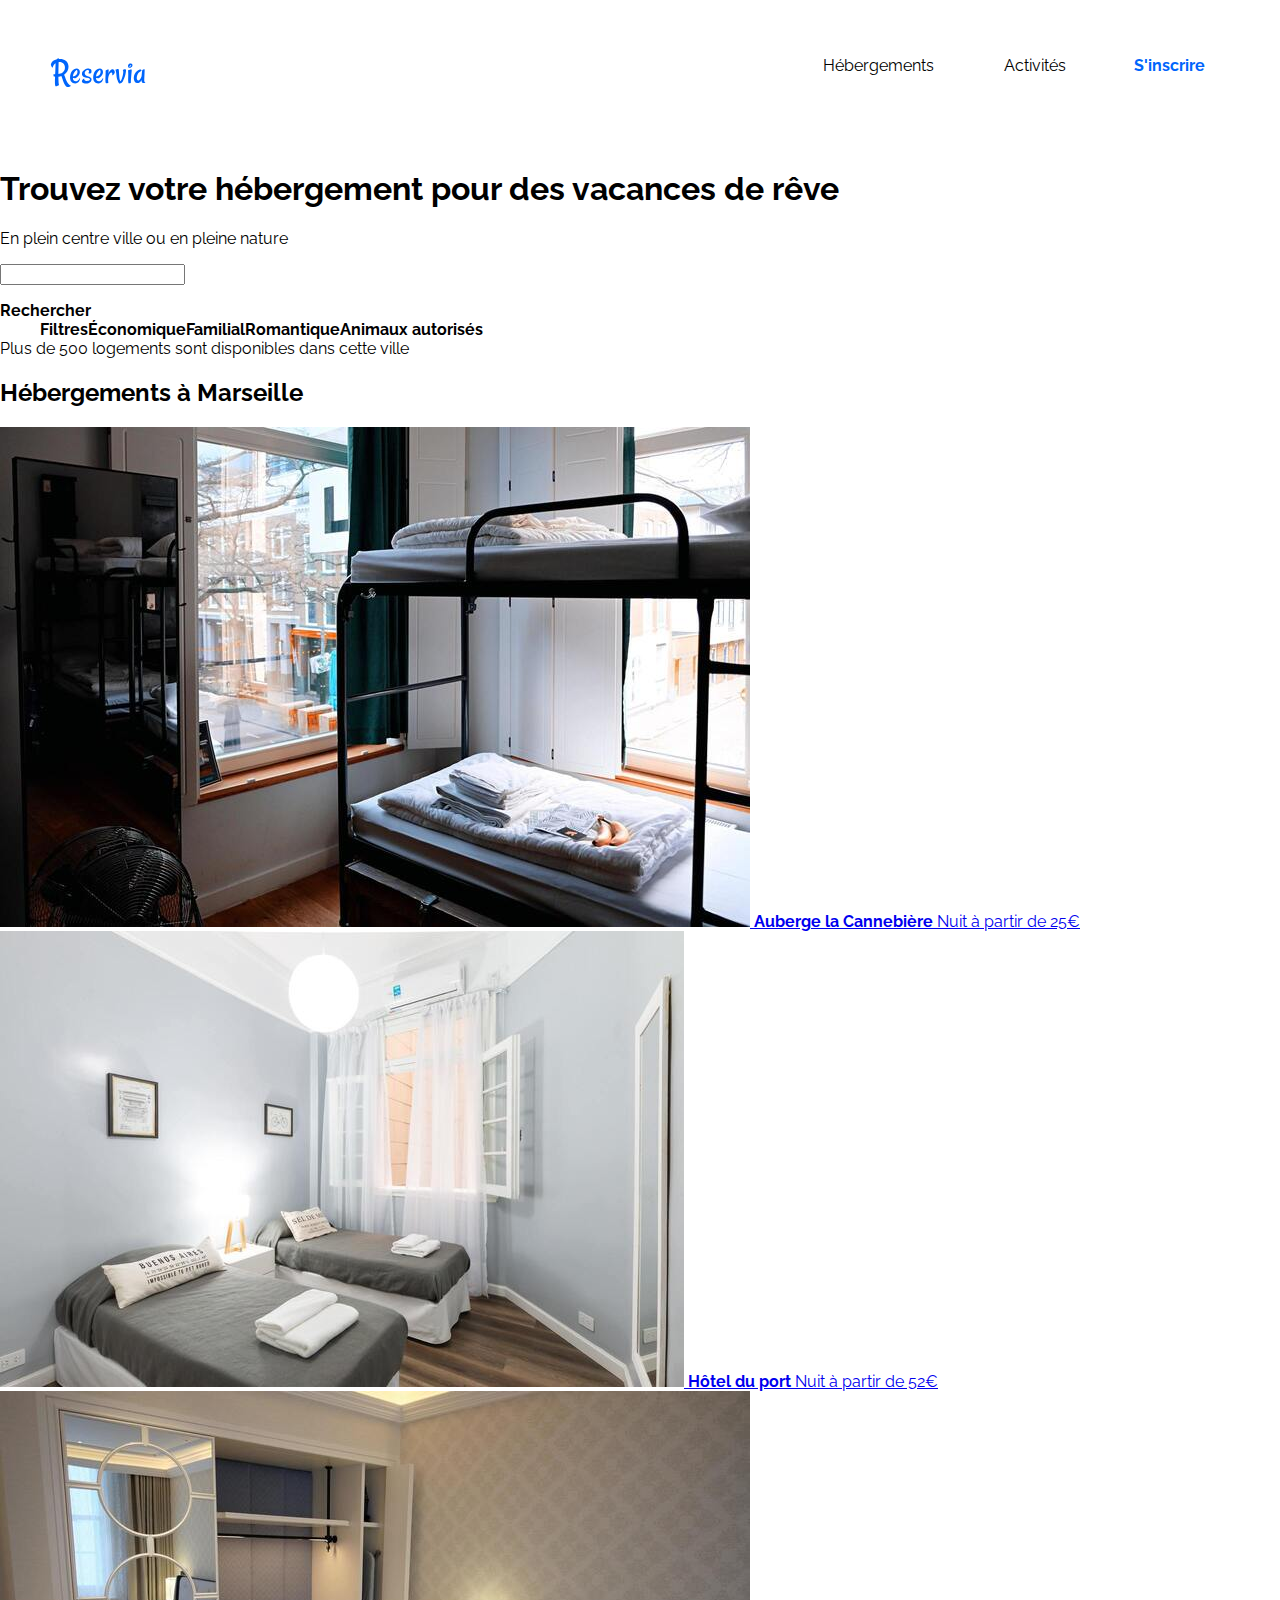
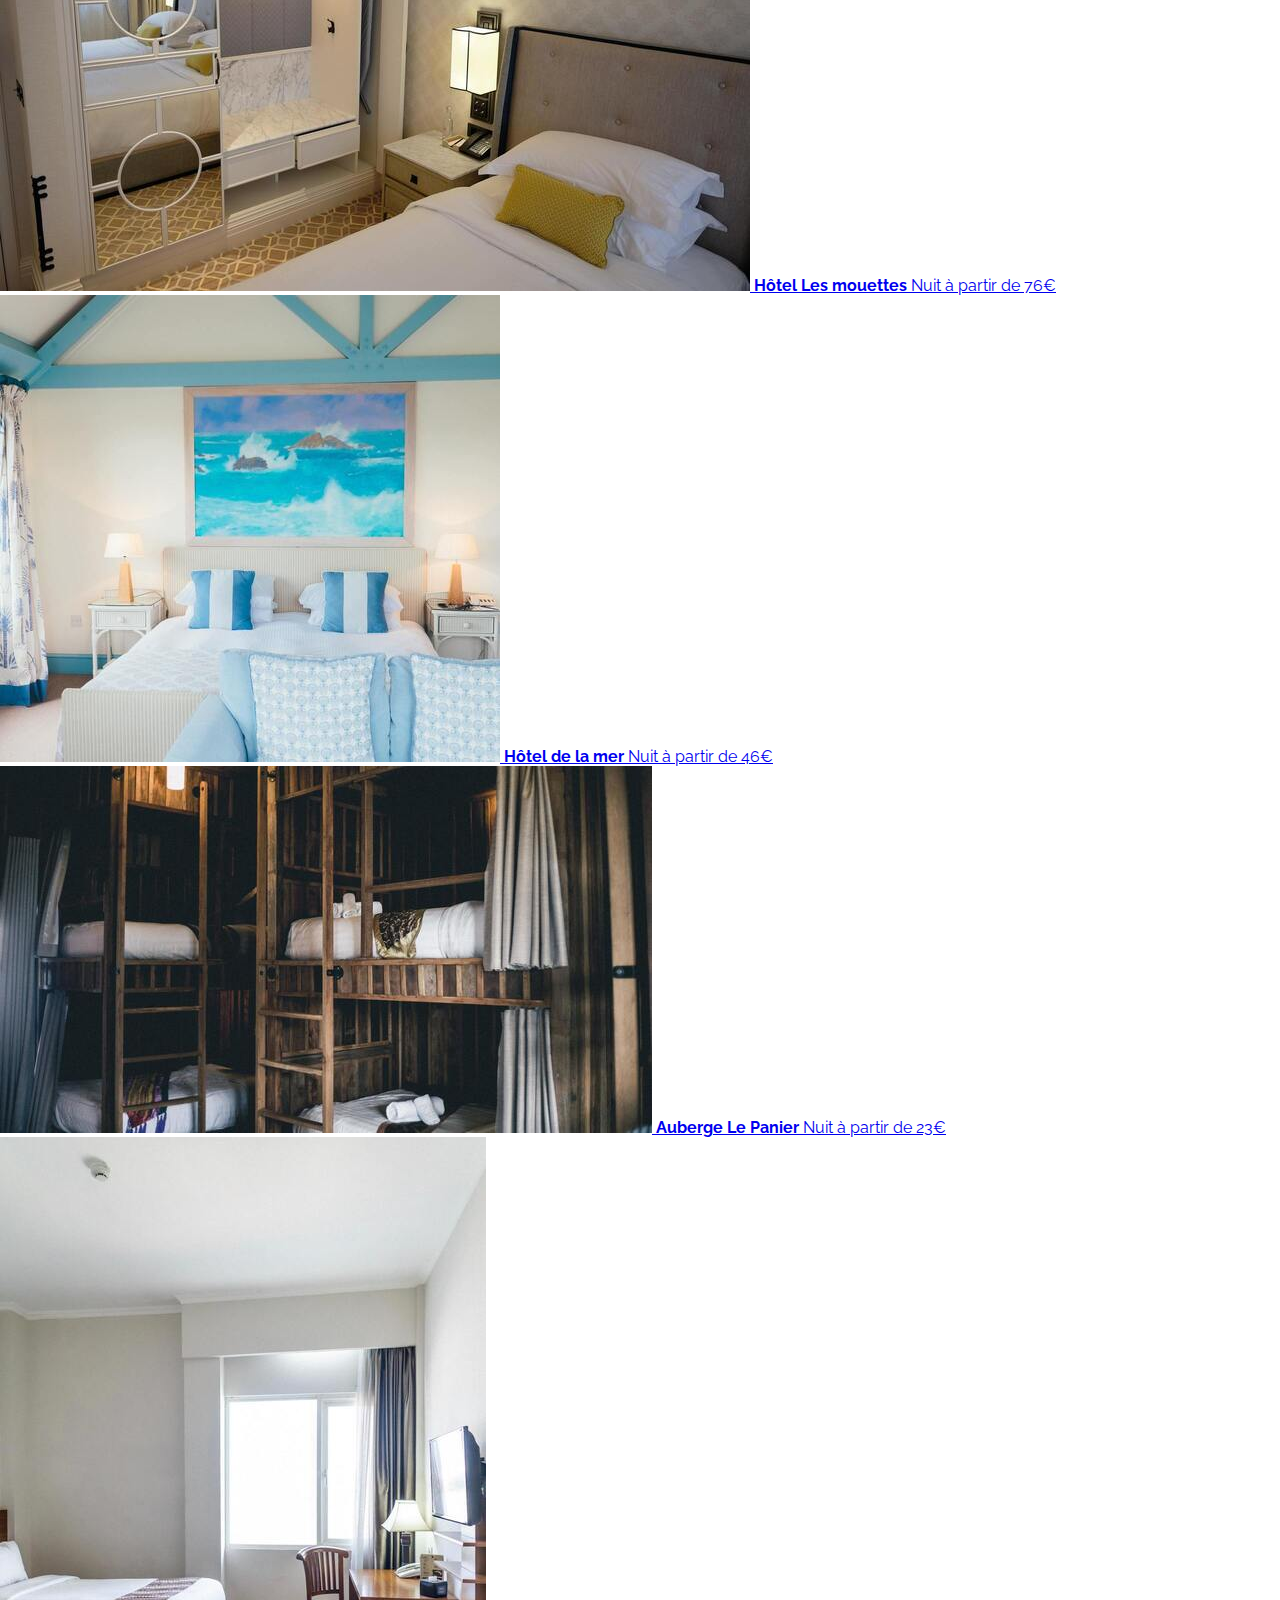
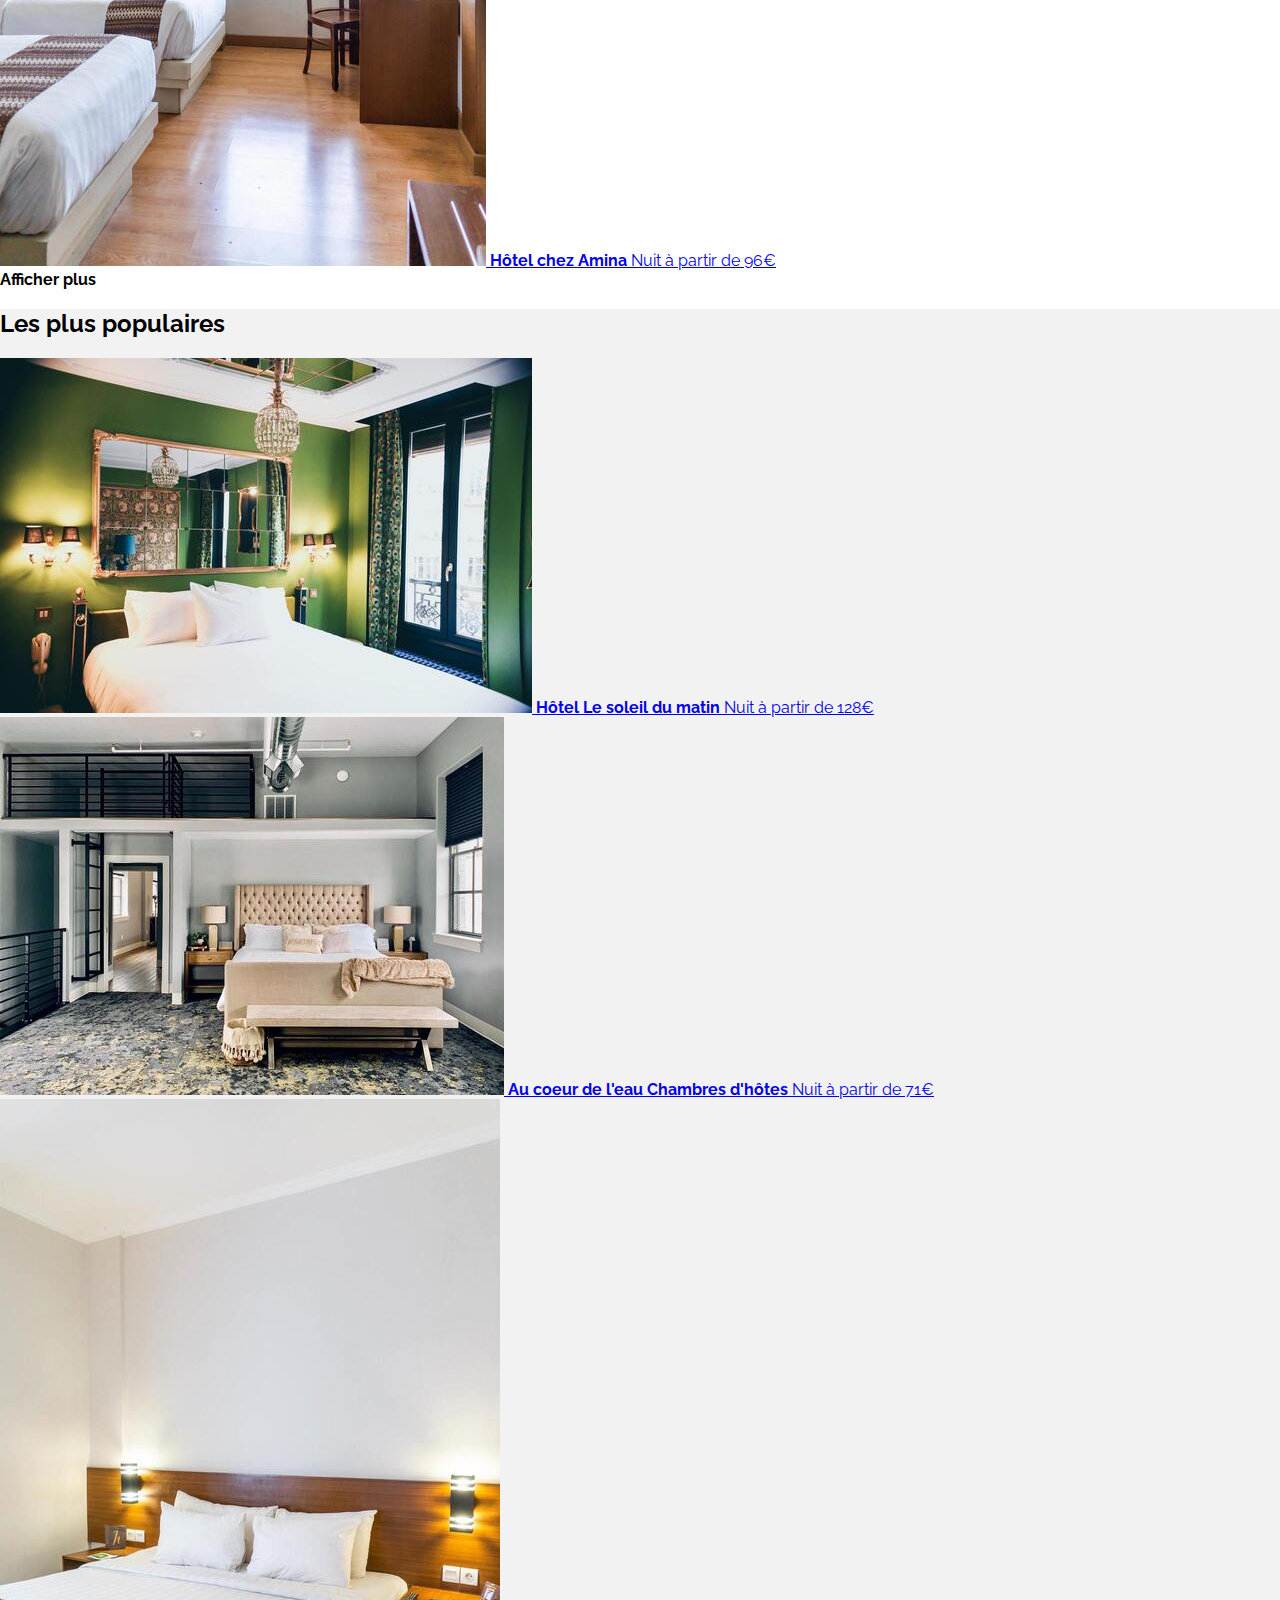
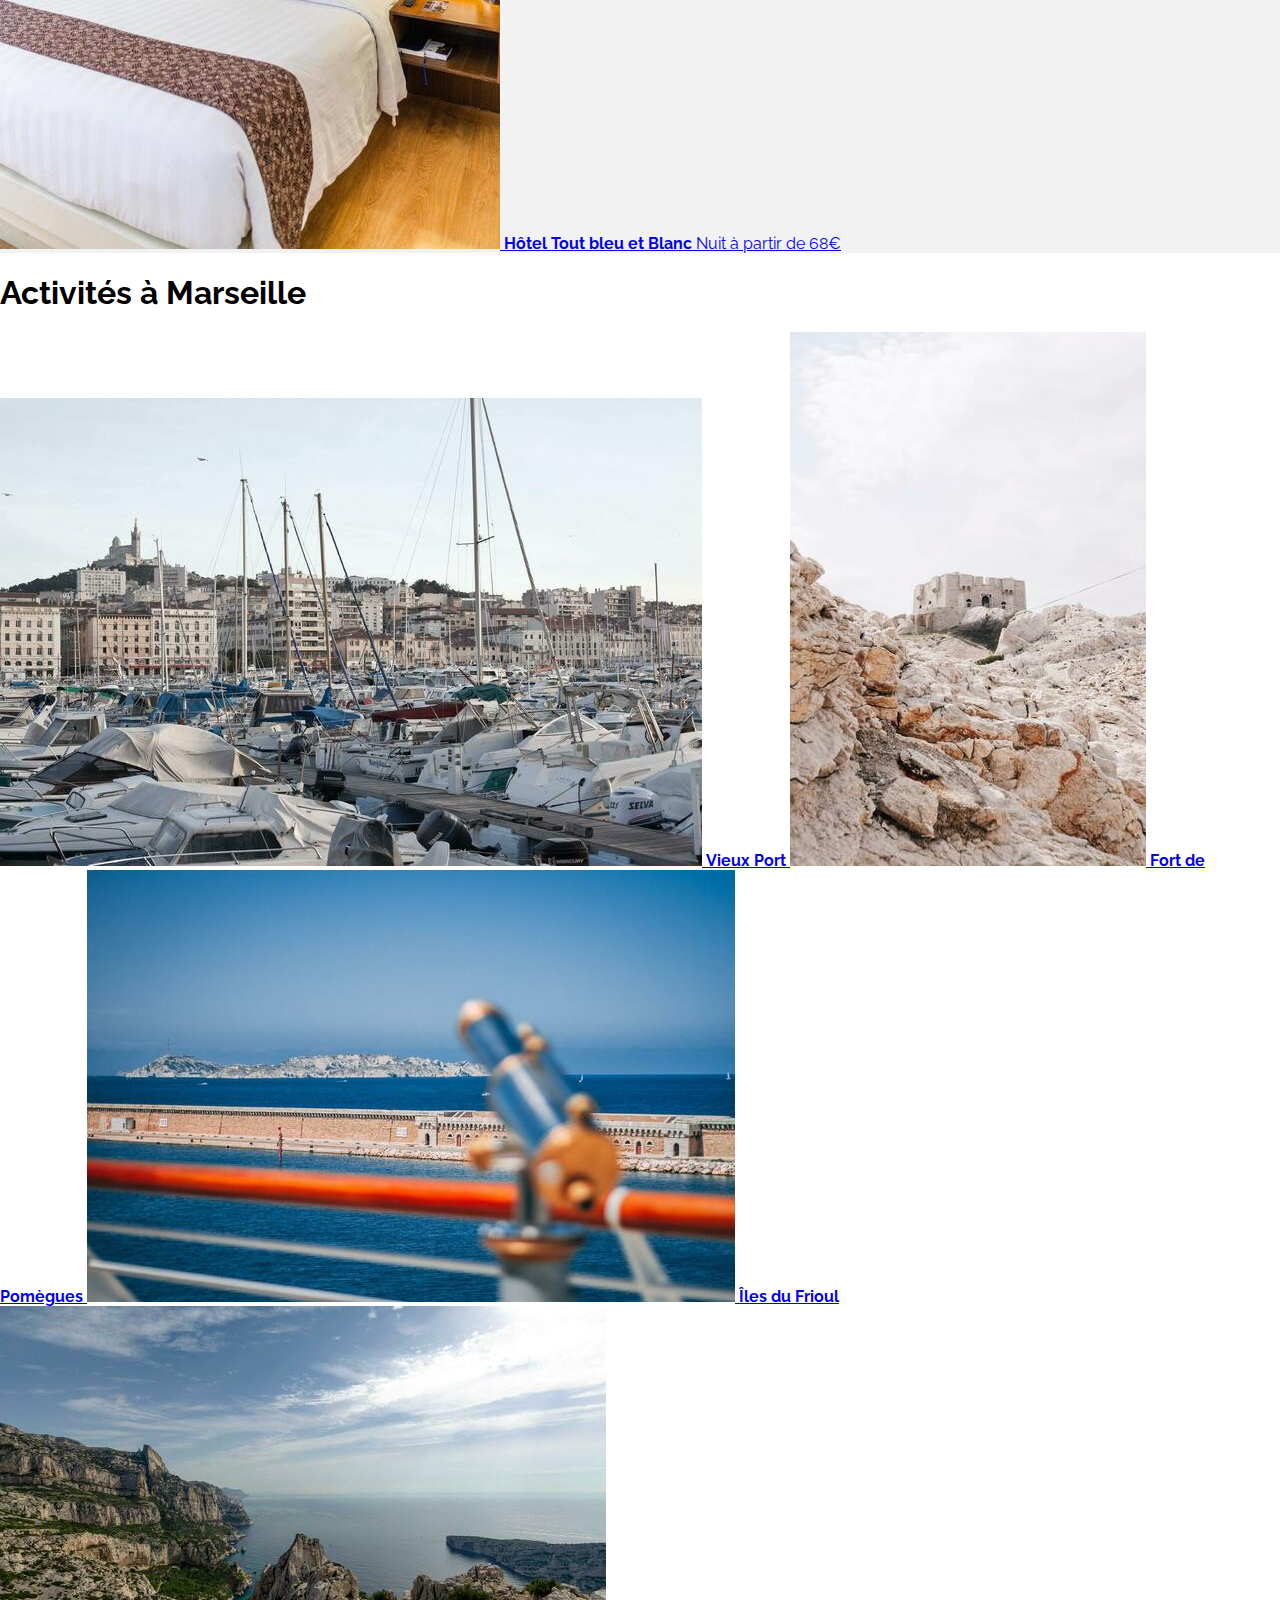
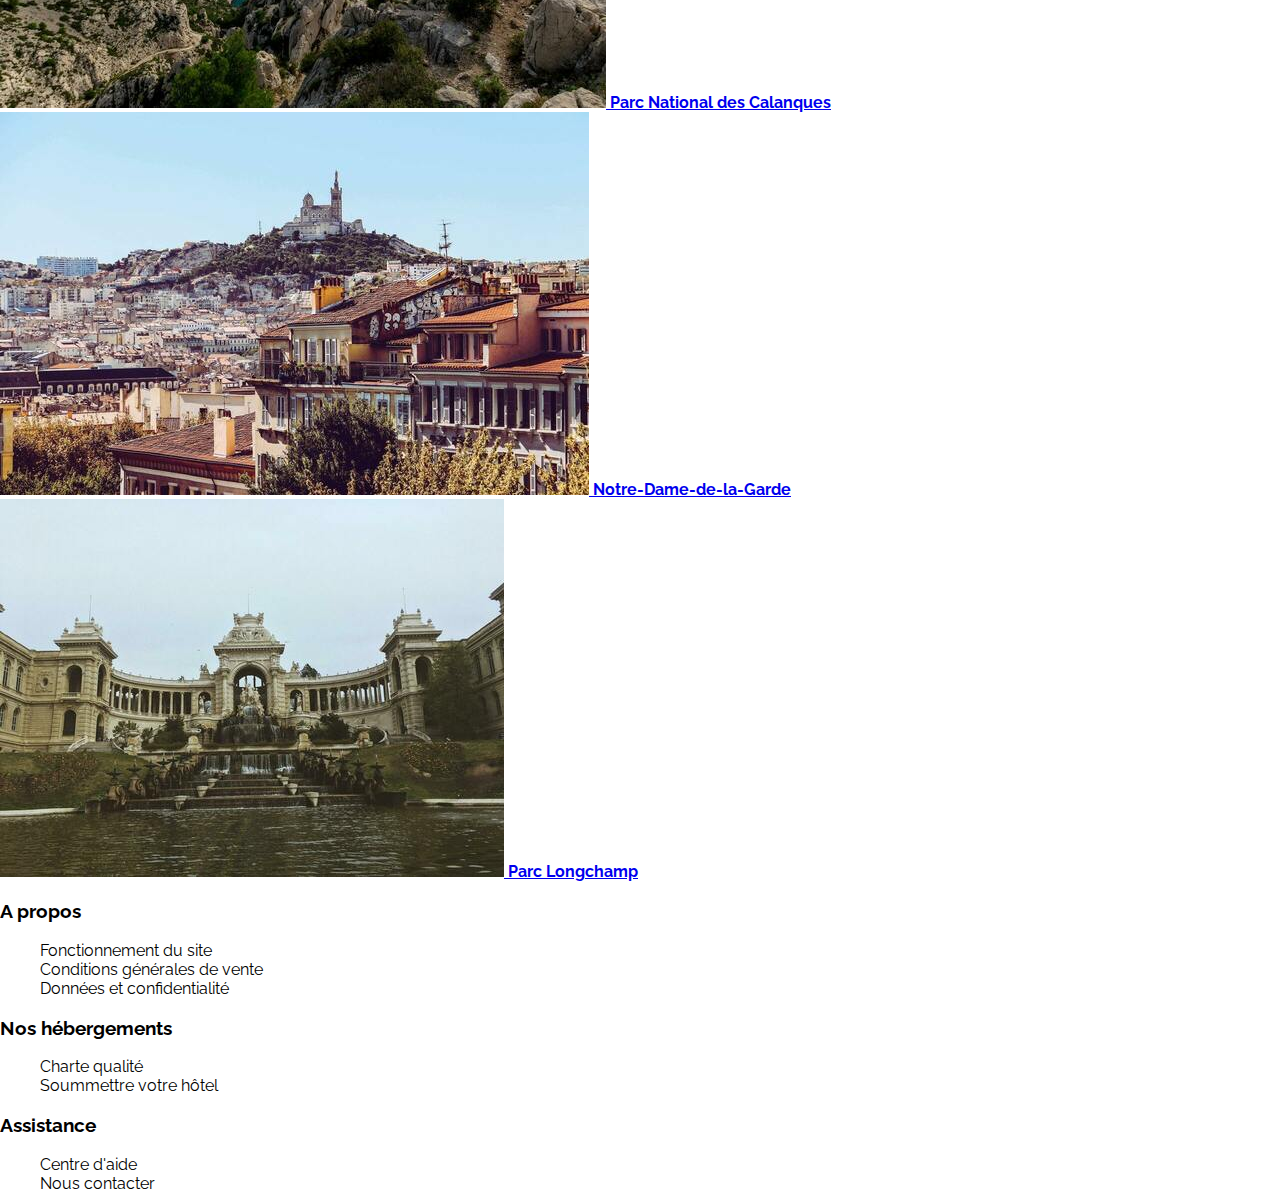
==== reservia.html @ ae8072c0 "Ajout des miniatures" ====
<!DOCTYPE html>
<html lang="fr">

<head>
  <meta charset="utf-8" />
  <link rel="stylesheet" href="reservia.css" />
  <link rel="stylesheet" href="fontawesome-free-5.15.2-web/css/all.css" />
  <link rel="preconnect" href="https://fonts.gstatic.com" />
  <link href="https://fonts.googleapis.com/css2?family=Raleway:wght@400;700&display=swap" rel="stylesheet" />
  <title>Reservia</title>
</head>

<body>
  <div id="main_wrapper">
    <header>
      <nav>
        <div><img src="./Sources/images/logo/Reservia.svg" alt="logo" /></div>
        <ul>
          <li class="link"><a href="reservia.html#hostings">Hébergements</a></li>
          <li class="link"><a href="reservia.html#activities">Activités</a></li>
          <li id="sign_up"><strong>S'inscrire</strong></li>
        </ul>
      </nav>
    </header>

    <main>
      <section id="research">
        <h1>Trouvez votre hébergement pour des vacances de rêve</h1>
        En plein centre ville ou en pleine nature<br />
        <div>
          <i class="fas fa-map-marker-alt"></i>
          <form method="post" action="traitement.php"><p><input type="text" name="city" /></p></form>
          <strong>Rechercher</strong>
        </div>
        <ul id="filters" class="fa-ul">
          <li><strong>Filtres</strong></li>
          <li class="filter">
            <span class="fa-li"><i class="fas fa-money-bill-wave"></i></span>
            <strong>Économique</strong>
          </li>
          <li class="filter">
            <span class="fa-li"><i class="fas fa-child"></i></span>
            <strong>Familial</strong>
          </li>
          <li class="filter">
            <span class="fa-li"><i class="fas fa-heart"></i></span>
            <strong>Romantique</strong>
          </li>
          <li class="filter">
            <span class="fa-li"><i class="fas fa-dog"></i></span>
            <strong>Animaux autorisés</strong>
          </li>
        </ul>
        Plus de 500 logements sont disponibles dans cette ville
      </section>

      <div id="result">
        <section id="hostings">
          <h2>Hébergements à Marseille</h2>
          <div id="list_hostings">
            <a href="#">
              <img src="Sources/images/hebergements/4_small/marcus-loke-WQJvWU_HZFo-unsplash.jpg" alt="Auberge la Cannebière" />
              <strong>Auberge la Cannebière</strong>
              Nuit à partir de 25€
            </a>
            <a href="#">
              <img src="Sources/images/hebergements/4_small/fred-kleber-gTbaxaVLvsg-unsplash.jpg" alt="Hôtel du port" />
              <strong>Hôtel du port</strong>
              Nuit à partir de 52€
            </a>
            <a href="#">
              <img src="Sources/images/hebergements/4_small/reisetopia-B8WIgxA_PFU-unsplash.jpg" alt="Hôtel Les mouettes" />
              <strong>Hôtel Les mouettes</strong>
              Nuit à partir de 76€
            </a>
            <a href="#">
              <img src="Sources/images/hebergements/4_small/annie-spratt-Eg1qcIitAuA-unsplash.jpg" alt="Hôtel de la mer" />
              <strong>Hôtel de la mer</strong>
              Nuit à partir de 46€
            </a>
            <a href="#">
              <img src="Sources/images/hebergements/4_small/nicate-lee-kT-ZyaiwBe0-unsplash.jpg" alt="Auberge Le Panier" />
              <strong>Auberge Le Panier</strong>
              Nuit à partir de 23€
            </a>
            <a href="#">
              <img src="Sources/images/hebergements/4_small/febrian-zakaria-M6S1WvfW68A-unsplash.jpg" alt="Hôtel chez Amina" />
              <strong>Hôtel chez Amina</strong>
              Nuit à partir de 96€
            </a>
          </div>
          <strong>Afficher plus</strong>
        </section>

        <aside>
          <h2>Les plus populaires</h2>
          <a href="#">
            <img src="Sources/images/hebergements/4_small/emile-guillemot-Bj_rcSC5XfE-unsplash.jpg" alt="Hôtel Le soleil du matin" />
            <strong>Hôtel Le soleil du matin</strong>
            Nuit à partir de 128€
          </a>
          <a href="#">
            <img src="Sources/images/hebergements/4_small/aw-creative-VGs8z60yT2c-unsplash.jpg" alt="Au coeur de l'eau Chambres d'hôtes" />
            <strong>Au coeur de l'eau Chambres d'hôtes</strong>
            Nuit à partir de 71€
          </a>
          <a href="#">
            <img src="Sources/images/hebergements/4_small/febrian-zakaria-sjvU0THccQA-unsplash.jpg" alt="Hôtel Tout bleu et Blanc" />
            <strong>Hôtel Tout bleu et Blanc</strong>
            Nuit à partir de 68€
          </a>
        </aside>
      </div>

      <section id="activities">
        <h1>Activités à Marseille</h1>
        <a href="#">
          <img src="Sources/images/activites/4_small/reno-laithienne-QUgJhdY5Fyk-unsplash.jpg" alt="Vieux Port" />
          <strong>Vieux Port</strong>
        </a>
        <a href="#">
          <img src="Sources/images/activites/4_small/paul-hermann-QFTrLdQIRhI-unsplash.jpg" alt="Fort de Pomègues" />
          <strong>Fort de Pomègues</strong>
        </a>
        <a href="#">
          <img src="Sources/images/activites/4_small/kevin-hikari-rV_Qd1l-VXg-unsplash.jpg" alt="Îles du Frioul" />
          <strong>Îles du Frioul</strong>
        </a>
        <a href="#">
          <img src="Sources/images/activites/4_small/kilyan-sockalingum-NR8-cBCN3aI-unsplash.jpg" alt="Parc National des Calanques" />
          <strong>Parc National des Calanques</strong>
        </a>
        <a href="#">
          <img src="Sources/images/activites/4_small/florian-wehde-xW9e8gdotxI-unsplash.jpg" alt="Notre-Dame-de-la-Garde" />
          <strong>Notre-Dame-de-la-Garde</strong>
        </a>
        <a href="#">
          <img src="Sources/images/activites/4_small/lena-paulin-wH2-EJoDcV0-unsplash.jpg" alt="Parc Longchamp" />
          <strong>Parc Longchamp</strong>
        </a>
      </section>
    </main>

    <footer>
      <section>
        <h3>A propos</h3>
        <ul>
          <li>Fonctionnement du site</li>
          <li>Conditions générales de vente</li>
          <li>Données et confidentialité</li>
        </ul>
      </section>
      <section>
        <h3>Nos hébergements</h3>
        <ul>
          <li>Charte qualité</li>
          <li>Soummettre votre hôtel</li>
        </ul>
      </section>
      <section>
        <h3>Assistance</h3>
        <ul>
          <li>Centre d'aide</li>
          <li>Nous contacter</li>
        </ul>
      </section>
    </footer>
  </div>
</body>

</html>
---- reservia.css ----
body
{
    font-family:'Raleway',sans-serif;
    color: black;
    margin: 0;
}

ul
{
    list-style: none;
    margin: 0;
}
/*header*/

nav
{
    display: flex;
    justify-content: space-between;
}

nav div
{
    padding: 50px;
}

nav ul
{
    display: flex;
}

.link
{
    padding: 56px 11px 44px 11px;
}

#sign_up
{
    color: #0065FC;
    margin: 56px 75px 44px 33px;
}

a[href*="reservia"]
{
    color: black;
    text-decoration: none;
    padding: 54px 22px 42px 22px;
    border: 2px white solid;
}

a[href*="reservia"]:hover
{
    color: #0065FC;
    border-top-color: #0065FC;
}

/**/

#filters
{
    list-style: none;
    display: flex;
}

.filter:hover
{
    color: #0065FC;
    border: 1px #0065FC solid; 
}

#homes
{
    background: #F2F2F2;
}

aside
{
    background: #F2F2F2;
}

strong
{
    font-weight: bold;
}
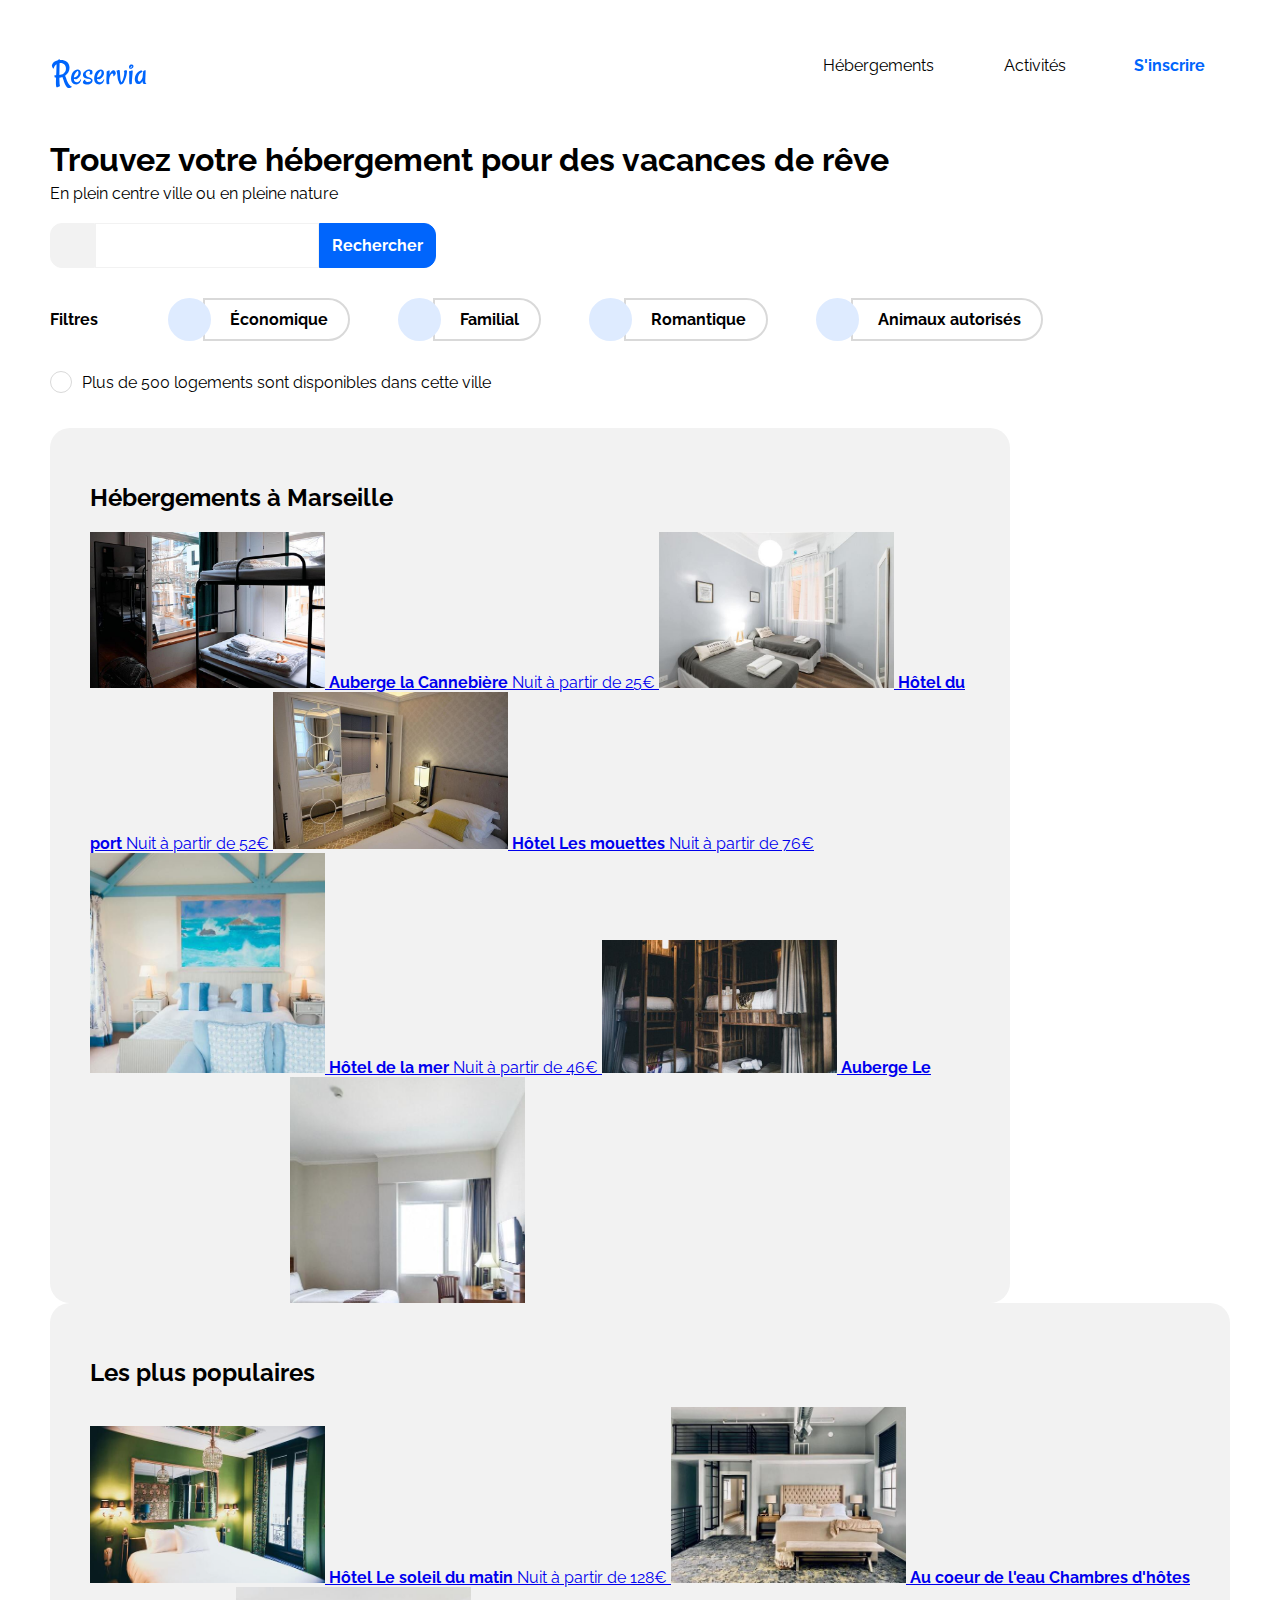
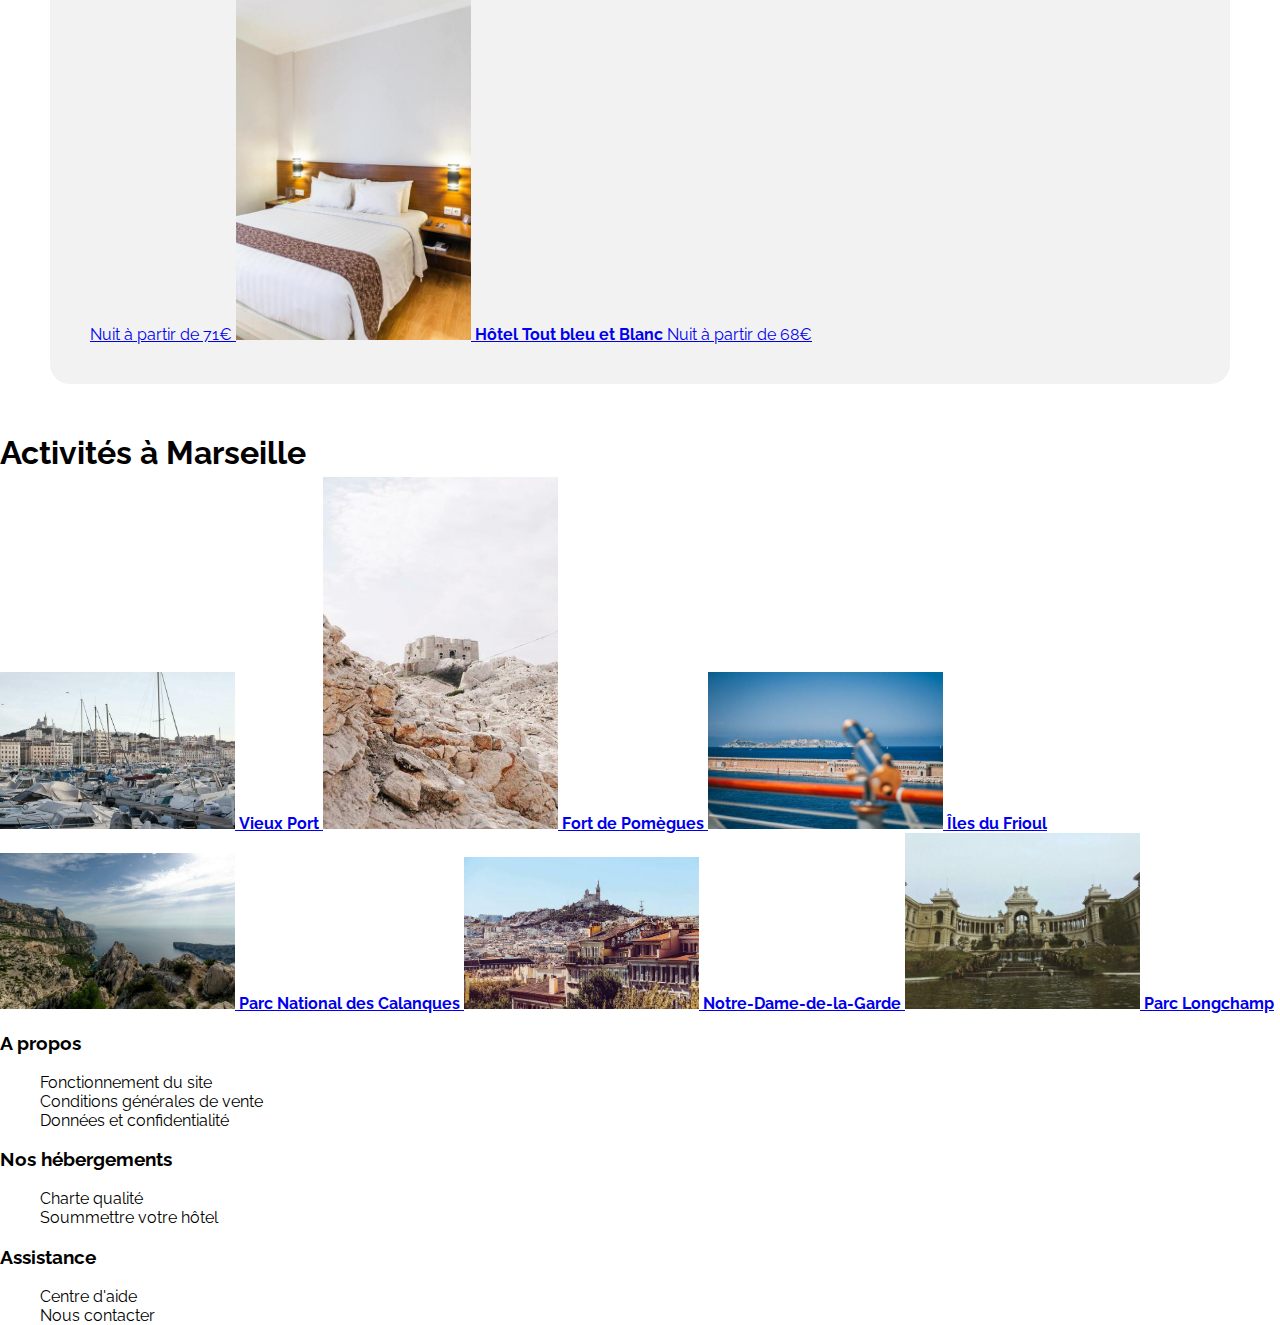
==== commit c15502d0: "Ajout de l'icone info" ====
--- a/reservia.html
+++ b/reservia.html
@@ -27,7 +27,7 @@
       <section id="research">
         <h1>Trouvez votre hébergement pour des vacances de rêve</h1>
         En plein centre ville ou en pleine nature<br />
-        <div>
+        <div id="search_bar">
           <i class="fas fa-map-marker-alt"></i>
           <form method="post" action="traitement.php"><p><input type="text" name="city" /></p></form>
           <strong>Rechercher</strong>
@@ -51,7 +51,10 @@
             <strong>Animaux autorisés</strong>
           </li>
         </ul>
-        Plus de 500 logements sont disponibles dans cette ville
+        <div>
+          <i class="fas fa-info"></i>
+          <p>Plus de 500 logements sont disponibles dans cette ville</p>
+        </div>
       </section>
 
       <div id="result">
--- a/reservia.css
+++ b/reservia.css
@@ -1,7 +1,9 @@
+/*global*/
+
 body
 {
+    color: black;
     font-family:'Raleway',sans-serif;
-    color: black;
     margin: 0;
 }
 
@@ -10,6 +12,12 @@
     list-style: none;
     margin: 0;
 }
+
+strong
+{
+    font-weight: bold;
+}
+
 /*header*/
 
 nav
@@ -20,7 +28,7 @@
 
 nav div
 {
-    padding: 50px;
+    padding: 51px 51px 41px 51px;
 }
 
 nav ul
@@ -30,54 +38,205 @@
 
 .link
 {
-    padding: 56px 11px 44px 11px;
+    padding: 56px 11px 34px 11px;
+}
+
+a[href*="reservia"]
+{
+    border: 2px white solid;
+    color: black;
+    padding: 54px 22px 32px 22px;
+    text-decoration: none;
+}
+
+a[href*="reservia"]:hover
+{
+    border-top-color: #0065FC;
+    color: #0065FC;
 }
 
 #sign_up
 {
     color: #0065FC;
-    margin: 56px 75px 44px 33px;
-}
-
-a[href*="reservia"]
-{
-    color: black;
-    text-decoration: none;
-    padding: 54px 22px 42px 22px;
+    margin: 56px 75px 34px 33px;
+}
+
+/*research*/
+
+h1
+{
+    margin: 0 100px 6px 0;
+}
+
+#research
+{
+    padding: 0 50px 0 50px;
+}
+
+#research p
+{
+    margin: 0;
+}
+
+#search_bar
+{
+    display: flex;
+    margin: 20px 0 30px 0;
+}
+
+#search_bar i
+{
+    align-items: center;
+    background-color: #F2F2F2;
+    border: 1px #F2F2F2 solid;
+    border-radius: 12px 0 0 12px;
+    display: flex;
+    font-size: 17px;
+    height: 19px;
+    justify-content: center;
+    padding: 12px;
+    width: 19px;
+}
+
+#search_bar strong
+{
+    background-color: #0065FC;
+    border: 1px #0065FC solid;
+    border-radius: 0 12px 12px 0;
+    color: white;
+    padding: 12px;
+}
+
+input
+{
+    border: 1px #F2F2F2 solid; 
+    font-family: 'Raleway', sans-serif;
+    font-size: 1em;
+    font-weight: bold;
+    padding: 12px;
+}
+
+#filters
+{
+    display: flex;
+    flex-wrap: wrap;
+    margin-bottom: 30px;
+    margin-left: 0;
+    padding-left: 0;
+}
+
+#filters li:first-child
+{
     border: 2px white solid;
-}
-
-a[href*="reservia"]:hover
-{
-    color: #0065FC;
-    border-top-color: #0065FC;
-}
-
-/**/
-
-#filters
-{
-    list-style: none;
-    display: flex;
-}
-
-.filter:hover
-{
-    color: #0065FC;
-    border: 1px #0065FC solid; 
-}
-
-#homes
+    border-left: none;
+    margin: 10px 20px 10px 0px;
+}
+
+#filters li:nth-child(5)
+{
+    width: max-content;
+}
+
+.filter
+{
+    display: flex;
+    margin-left: 40px;
+}
+
+.filter strong
+{
+    border: 2px #D9D9D9 solid;
+    border-radius: 0 50px 50px 0;
+    padding: 10px 20px 10px 25px;
+}
+
+.filter strong:hover
+{
+    color: #0065FC;
+}
+
+.filter i
+{
+    align-items: center;
+    background-color: #DEEBFF;
+    border: 2px #DEEBFF solid;
+    border-radius: 50px;
+    color: #0065FC;
+    display: flex;
+    font-size: 17px;
+    height: 19px;
+    justify-content: center;
+    left: 8px;
+    padding: 10px;
+    position: relative;
+    width: 19px;
+}
+
+#research :nth-child(5)
+{
+    display: flex;
+    align-items: center;
+}
+
+i[class="fas fa-info"]
+{
+    align-items: center;
+    border: 1px #D9D9D9 solid;
+    border-radius: 50px;
+    color: #0065FC;
+    display: flex;
+    font-size: 13px;
+    height: 10px;
+    justify-content: center;
+    margin-right: 10px;
+    padding: 5px;
+    width: 10px;
+}
+
+/*hostings*/
+
+#result
+{
+    display: flex;
+    flex-wrap: wrap;
+    justify-content: space-between;
+    margin: 35px 50px 50px 50px;
+}
+
+#hostings
 {
     background: #F2F2F2;
+    border-radius: 20px;
+    display: flex;
+    flex-direction: column;
+    height: 800px;
+    justify-content: space-between;
+    padding: 35px 40px 40px 40px;
+    width: 880px;
+}
+
+main img
+{
+    height: auto;
+    width: 235px;
+}
+
+#list_hostings div
+{
+    background: white;
+    border-radius: 20px;
+    border: 5px white solid;
+    display: flex;
+    flex-direction: column;
+    height: 190px;
+    justify-content: flex-end;
+    overflow: hidden;
+    width: 235px;
 }
 
 aside
 {
     background: #F2F2F2;
-}
-
-strong
-{
-    font-weight: bold;
-}+    border-radius: 20px;
+    padding: 35px 40px 40px 40px;
+}
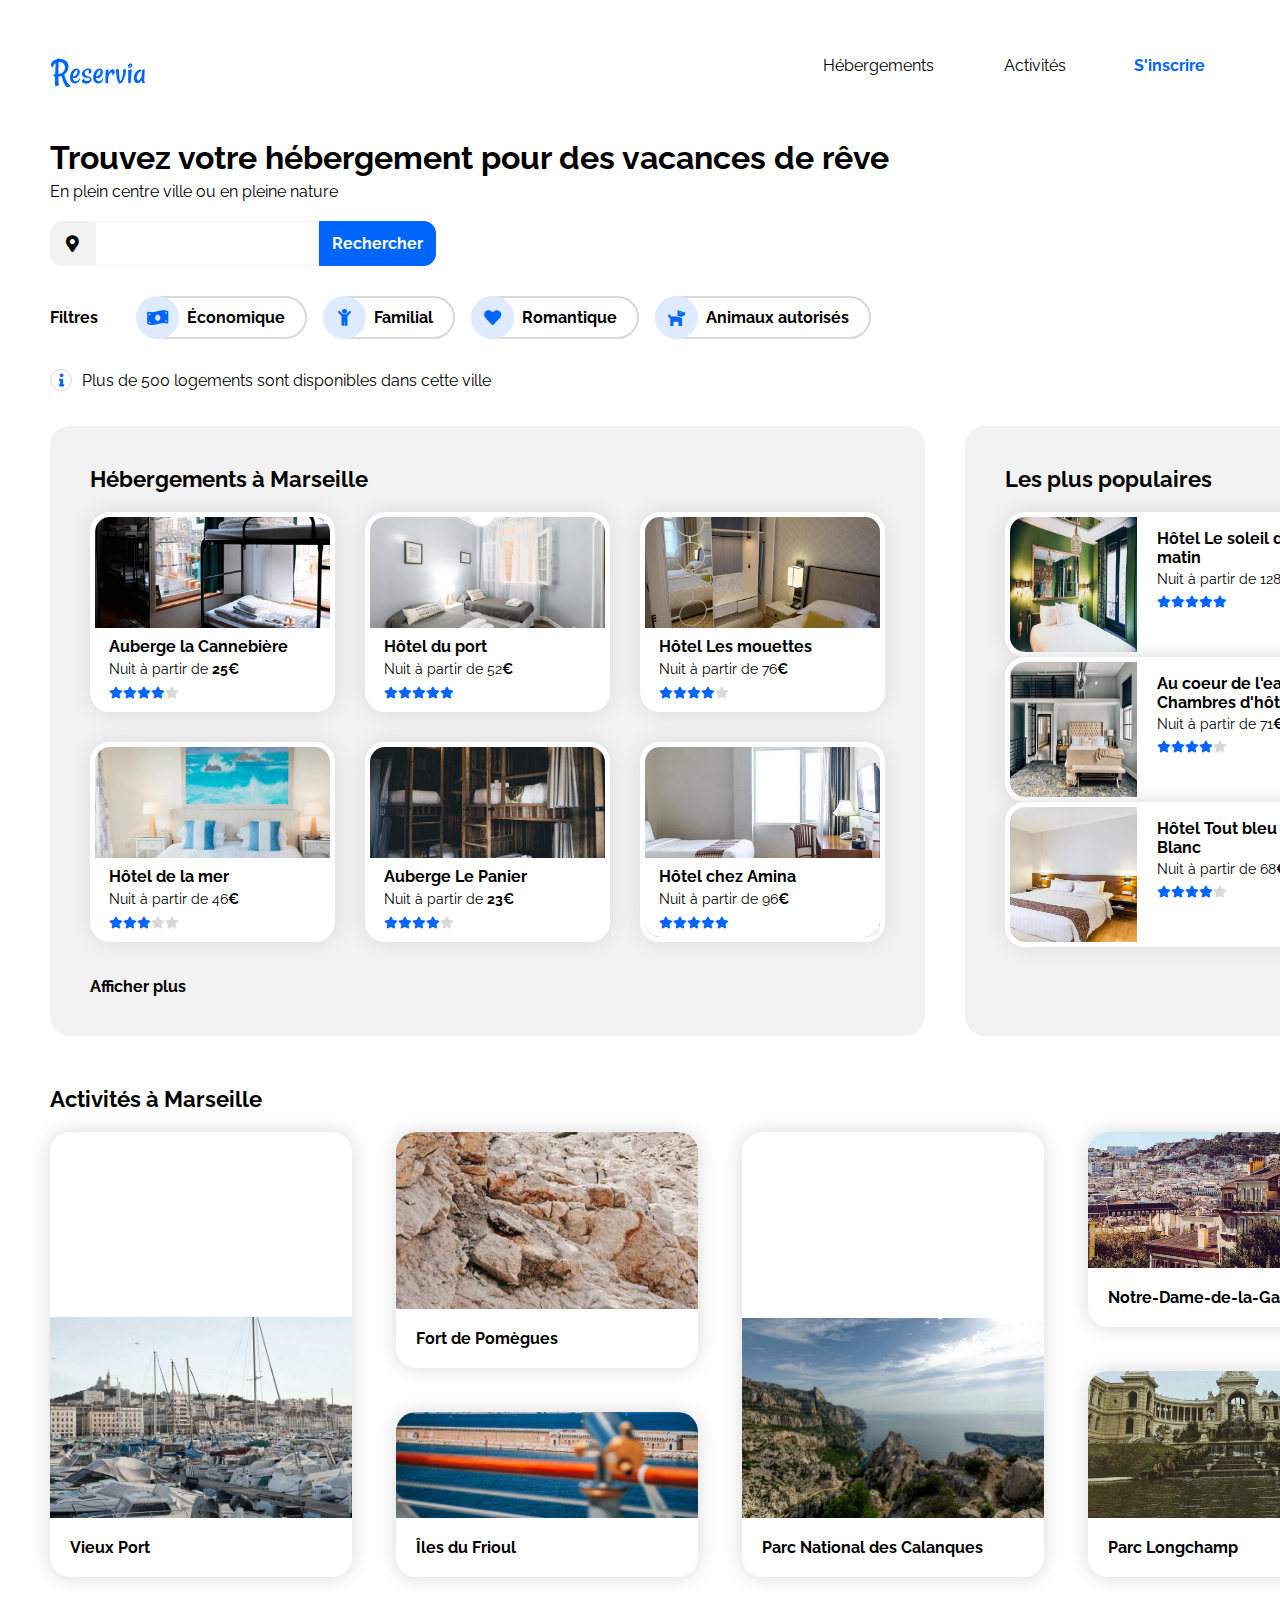
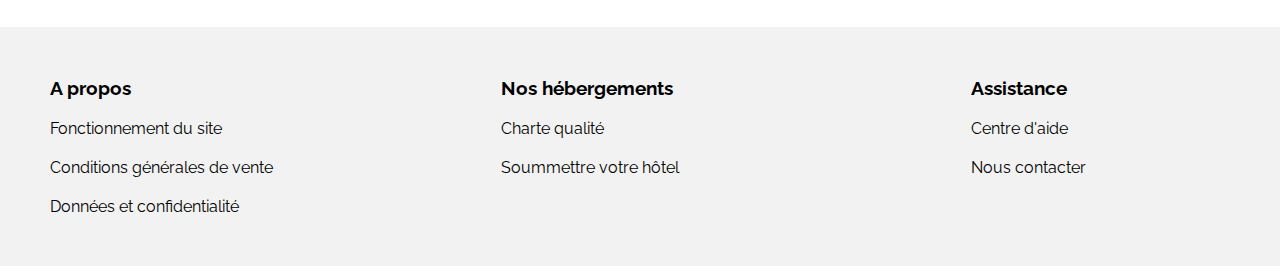
==== commit 6ccaff16: "Ajout du footer" ====
--- a/reservia.html
+++ b/reservia.html
@@ -29,7 +29,9 @@
         En plein centre ville ou en pleine nature<br />
         <div id="search_bar">
           <i class="fas fa-map-marker-alt"></i>
-          <form method="post" action="traitement.php"><p><input type="text" name="city" /></p></form>
+          <form method="post" action="traitement.php">
+            <p><input type="text" name="city" /></p>
+          </form>
           <strong>Rechercher</strong>
         </div>
         <ul id="filters" class="fa-ul">
@@ -60,87 +62,176 @@
       <div id="result">
         <section id="hostings">
           <h2>Hébergements à Marseille</h2>
-          <div id="list_hostings">
-            <a href="#">
-              <img src="Sources/images/hebergements/4_small/marcus-loke-WQJvWU_HZFo-unsplash.jpg" alt="Auberge la Cannebière" />
-              <strong>Auberge la Cannebière</strong>
-              Nuit à partir de 25€
+          <div>
+            <a href="#">
+              <img src="Sources/images/hebergements/4_small/marcus-loke-WQJvWU_HZFo-unsplash.jpg"
+                alt="Auberge la Cannebière" />
+              <h3>Auberge la Cannebière</h3>
+              <p>Nuit à partir de <strong>25€</strong></p>
+              <ul>
+                <li><i class="fas fa-star"></i></li>
+                <li><i class="fas fa-star"></i></li>
+                <li><i class="fas fa-star"></i></li>
+                <li><i class="fas fa-star"></i></li>
+                <li class="grey"><i class="fas fa-star"></i></li>
+              </ul>
             </a>
             <a href="#">
               <img src="Sources/images/hebergements/4_small/fred-kleber-gTbaxaVLvsg-unsplash.jpg" alt="Hôtel du port" />
-              <strong>Hôtel du port</strong>
-              Nuit à partir de 52€
-            </a>
-            <a href="#">
-              <img src="Sources/images/hebergements/4_small/reisetopia-B8WIgxA_PFU-unsplash.jpg" alt="Hôtel Les mouettes" />
-              <strong>Hôtel Les mouettes</strong>
-              Nuit à partir de 76€
-            </a>
-            <a href="#">
-              <img src="Sources/images/hebergements/4_small/annie-spratt-Eg1qcIitAuA-unsplash.jpg" alt="Hôtel de la mer" />
-              <strong>Hôtel de la mer</strong>
-              Nuit à partir de 46€
-            </a>
-            <a href="#">
-              <img src="Sources/images/hebergements/4_small/nicate-lee-kT-ZyaiwBe0-unsplash.jpg" alt="Auberge Le Panier" />
-              <strong>Auberge Le Panier</strong>
-              Nuit à partir de 23€
-            </a>
-            <a href="#">
-              <img src="Sources/images/hebergements/4_small/febrian-zakaria-M6S1WvfW68A-unsplash.jpg" alt="Hôtel chez Amina" />
-              <strong>Hôtel chez Amina</strong>
-              Nuit à partir de 96€
+              <h3>Hôtel du port</h3>
+              <p>Nuit à partir de 52<strong>€</strong></p>
+              <ul>
+                <li><i class="fas fa-star"></i></li>
+                <li><i class="fas fa-star"></i></li>
+                <li><i class="fas fa-star"></i></li>
+                <li><i class="fas fa-star"></i></li>
+                <li><i class="fas fa-star"></i></li>
+              </ul>
+            </a>
+            <a href="#">
+              <img src="Sources/images/hebergements/4_small/reisetopia-B8WIgxA_PFU-unsplash.jpg"
+                alt="Hôtel Les mouettes" />
+              <h3>Hôtel Les mouettes</h3>
+              <p>Nuit à partir de 76<strong>€</strong></p>
+              <ul>
+                <li><i class="fas fa-star"></i></li>
+                <li><i class="fas fa-star"></i></li>
+                <li><i class="fas fa-star"></i></li>
+                <li><i class="fas fa-star"></i></li>
+                <li class="grey"><i class="fas fa-star"></i></li>
+              </ul>
+            </a>
+            <a href="#">
+              <img src="Sources/images/hebergements/4_small/annie-spratt-Eg1qcIitAuA-unsplash.jpg"
+                alt="Hôtel de la mer" />
+              <h3>Hôtel de la mer</h3>
+              <p>Nuit à partir de 46<strong>€</strong></p>
+              <ul>
+                <li><i class="fas fa-star"></i></li>
+                <li><i class="fas fa-star"></i></li>
+                <li><i class="fas fa-star"></i></li>
+                <li class="grey"><i class="fas fa-star"></i></li>
+                <li class="grey"><i class="fas fa-star"></i></li>
+              </ul>
+            </a>
+            <a href="#">
+              <img src="Sources/images/hebergements/4_small/nicate-lee-kT-ZyaiwBe0-unsplash.jpg"
+                alt="Auberge Le Panier" />
+              <h3>Auberge Le Panier</h3>
+              <p>Nuit à partir de <strong>23€</strong></p>
+              <ul>
+                <li><i class="fas fa-star"></i></li>
+                <li><i class="fas fa-star"></i></li>
+                <li><i class="fas fa-star"></i></li>
+                <li><i class="fas fa-star"></i></li>
+                <li class="grey"><i class="fas fa-star"></i></li>
+              </ul>
+            </a>
+            <a href="#">
+              <img src="Sources/images/hebergements/4_small/febrian-zakaria-M6S1WvfW68A-unsplash.jpg"
+                alt="Hôtel chez Amina" />
+              <h3>Hôtel chez Amina</h3>
+              <p>Nuit à partir de 96<strong>€</strong></p>
+              <ul>
+                <li><i class="fas fa-star"></i></li>
+                <li><i class="fas fa-star"></i></li>
+                <li><i class="fas fa-star"></i></li>
+                <li><i class="fas fa-star"></i></li>
+                <li><i class="fas fa-star"></i></li>
+              </ul>
             </a>
           </div>
           <strong>Afficher plus</strong>
         </section>
 
         <aside>
-          <h2>Les plus populaires</h2>
+          <div>
+            <h2>Les plus populaires</h2>
+            <i class="fas fa-chart-line"></i>
+          </div>
           <a href="#">
-            <img src="Sources/images/hebergements/4_small/emile-guillemot-Bj_rcSC5XfE-unsplash.jpg" alt="Hôtel Le soleil du matin" />
-            <strong>Hôtel Le soleil du matin</strong>
-            Nuit à partir de 128€
+            <img src="Sources/images/hebergements/4_small/emile-guillemot-Bj_rcSC5XfE-unsplash.jpg"
+              alt="Hôtel Le soleil du matin" />
+            <div>
+              <h3>Hôtel Le soleil du matin</h3>
+              <p>Nuit à partir de 128<strong>€</strong></p>
+              <ul>
+                <li><i class="fas fa-star"></i></li>
+                <li><i class="fas fa-star"></i></li>
+                <li><i class="fas fa-star"></i></li>
+                <li><i class="fas fa-star"></i></li>
+                <li><i class="fas fa-star"></i></li>
+              </ul>
+            </div>
           </a>
           <a href="#">
-            <img src="Sources/images/hebergements/4_small/aw-creative-VGs8z60yT2c-unsplash.jpg" alt="Au coeur de l'eau Chambres d'hôtes" />
-            <strong>Au coeur de l'eau Chambres d'hôtes</strong>
-            Nuit à partir de 71€
+            <img src="Sources/images/hebergements/4_small/aw-creative-VGs8z60yT2c-unsplash.jpg"
+              alt="Au coeur de l'eau Chambres d'hôtes" />
+            <div>
+              <h3>Au coeur de l'eau Chambres d'hôtes</h3>
+              <p>Nuit à partir de 71<strong>€</strong></p>
+              <ul>
+                <li><i class="fas fa-star"></i></li>
+                <li><i class="fas fa-star"></i></li>
+                <li><i class="fas fa-star"></i></li>
+                <li><i class="fas fa-star"></i></li>
+                <li class="grey"><i class="fas fa-star"></i></li>
+              </ul>
+            </div>
           </a>
           <a href="#">
-            <img src="Sources/images/hebergements/4_small/febrian-zakaria-sjvU0THccQA-unsplash.jpg" alt="Hôtel Tout bleu et Blanc" />
-            <strong>Hôtel Tout bleu et Blanc</strong>
-            Nuit à partir de 68€
+            <img src="Sources/images/hebergements/4_small/febrian-zakaria-sjvU0THccQA-unsplash.jpg"
+              alt="Hôtel Tout bleu et Blanc" />
+            <div>
+              <h3>Hôtel Tout bleu et Blanc</h3>
+              <p>Nuit à partir de 68<strong>€</strong></p>
+              <ul>
+                <li><i class="fas fa-star"></i></li>
+                <li><i class="fas fa-star"></i></li>
+                <li><i class="fas fa-star"></i></li>
+                <li><i class="fas fa-star"></i></li>
+                <li class="grey"><i class="fas fa-star"></i></li>
+              </ul>
+            </div>
           </a>
         </aside>
       </div>
 
       <section id="activities">
-        <h1>Activités à Marseille</h1>
-        <a href="#">
-          <img src="Sources/images/activites/4_small/reno-laithienne-QUgJhdY5Fyk-unsplash.jpg" alt="Vieux Port" />
-          <strong>Vieux Port</strong>
-        </a>
-        <a href="#">
-          <img src="Sources/images/activites/4_small/paul-hermann-QFTrLdQIRhI-unsplash.jpg" alt="Fort de Pomègues" />
-          <strong>Fort de Pomègues</strong>
-        </a>
-        <a href="#">
-          <img src="Sources/images/activites/4_small/kevin-hikari-rV_Qd1l-VXg-unsplash.jpg" alt="Îles du Frioul" />
-          <strong>Îles du Frioul</strong>
-        </a>
-        <a href="#">
-          <img src="Sources/images/activites/4_small/kilyan-sockalingum-NR8-cBCN3aI-unsplash.jpg" alt="Parc National des Calanques" />
-          <strong>Parc National des Calanques</strong>
-        </a>
-        <a href="#">
-          <img src="Sources/images/activites/4_small/florian-wehde-xW9e8gdotxI-unsplash.jpg" alt="Notre-Dame-de-la-Garde" />
-          <strong>Notre-Dame-de-la-Garde</strong>
-        </a>
-        <a href="#">
-          <img src="Sources/images/activites/4_small/lena-paulin-wH2-EJoDcV0-unsplash.jpg" alt="Parc Longchamp" />
-          <strong>Parc Longchamp</strong>
-        </a>
+        <h2>Activités à Marseille</h2>
+        <div>
+          <a id="Vieux_Port" href="#">
+            <img src="Sources/images/activites/4_small/reno-laithienne-QUgJhdY5Fyk-unsplash.jpg" alt="Vieux Port" />
+            <strong>Vieux Port</strong>
+          </a>
+          <div>
+            <a id="Fort_de_Pomègues" href="#">
+              <img src="Sources/images/activites/4_small/paul-hermann-QFTrLdQIRhI-unsplash.jpg"
+                alt="Fort de Pomègues" />
+              <strong>Fort de Pomègues</strong>
+            </a>
+            <a id="Îles_du_Frioul" href="#">
+              <img src="Sources/images/activites/4_small/kevin-hikari-rV_Qd1l-VXg-unsplash.jpg" alt="Îles du Frioul" />
+              <strong>Îles du Frioul</strong>
+            </a>
+          </div>
+          <a id="Parc_National" href="#">
+            <img src="Sources/images/activites/4_small/kilyan-sockalingum-NR8-cBCN3aI-unsplash.jpg"
+              alt="Parc National des Calanques" />
+            <strong>Parc National des Calanques</strong>
+          </a>
+          <div>
+            <a id="Notre_Dame" href="#">
+              <img src="Sources/images/activites/4_small/florian-wehde-xW9e8gdotxI-unsplash.jpg"
+                alt="Notre-Dame-de-la-Garde" />
+              <strong>Notre-Dame-de-la-Garde</strong>
+            </a>
+            <a id="Parc_Longchamp" href="#">
+              <img src="Sources/images/activites/4_small/lena-paulin-wH2-EJoDcV0-unsplash.jpg" alt="Parc Longchamp" />
+              <strong>Parc Longchamp</strong>
+            </a>
+          </div>
+        </div>
       </section>
     </main>
 
--- a/reservia.css
+++ b/reservia.css
@@ -18,6 +18,11 @@
     font-weight: bold;
 }
 
+p
+{
+    margin: 0;
+}
+
 /*header*/
 
 nav
@@ -28,7 +33,7 @@
 
 nav div
 {
-    padding: 51px 51px 41px 51px;
+    padding: 50px 50px 40px 50px;
 }
 
 nav ul
@@ -71,11 +76,6 @@
 #research
 {
     padding: 0 50px 0 50px;
-}
-
-#research p
-{
-    margin: 0;
 }
 
 #search_bar
@@ -197,10 +197,12 @@
 
 #result
 {
-    display: flex;
-    flex-wrap: wrap;
+    /*align-content: space-between;*/
+    display: flex;
+    /*flex-wrap: wrap;*/
     justify-content: space-between;
     margin: 35px 50px 50px 50px;
+    width: 1340px;
 }
 
 #hostings
@@ -209,34 +211,310 @@
     border-radius: 20px;
     display: flex;
     flex-direction: column;
-    height: 800px;
-    justify-content: space-between;
-    padding: 35px 40px 40px 40px;
-    width: 880px;
-}
-
-main img
-{
-    height: auto;
-    width: 235px;
-}
-
-#list_hostings div
+    height: max-content;
+    justify-content: space-between;
+    padding: 40px;
+}
+
+#hostings a
 {
     background: white;
     border-radius: 20px;
     border: 5px white solid;
+    box-shadow: 0px 0px 20px #D9D9D9;
+    color: black;
     display: flex;
     flex-direction: column;
     height: 190px;
     justify-content: flex-end;
     overflow: hidden;
+    text-decoration: none;
     width: 235px;
 }
+
+#hostings div
+{
+    align-content: space-between;
+    display: flex;
+    flex-wrap: wrap;
+    height: 430px;
+    justify-content: space-between;
+    margin: 0 0 35px 0;
+    width: 795px;
+}
+
+#hostings h2
+{
+    font-size: 22px;
+    margin: 0 0 20px 0;
+}
+
+#hostings h3
+{
+    background-color: white;
+    font-size: 16px;
+    margin: 0;
+    padding: 9px 0 2px 14px;
+    z-index: 2;
+}
+
+#hostings .grey i
+{
+    color: #D9D9D9;
+}
+
+#hostings i
+{
+    color: #0065FC;
+    font-size: 12px;
+}
+
+#hostings img
+{
+    position: relative;
+    height: auto;
+    right: 4px;
+    width: 244px;
+    z-index: 1;
+}
+
+#hostings p
+{
+    background-color: white;
+    font-size: 14px;
+    margin: 0;
+    padding: 3px 0 2px 14px;
+    z-index: 2;
+}
+
+#hostings ul
+{
+    background-color: white;
+    display: flex;
+    margin: 0;
+    padding: 3px 0 6px 14px;
+    z-index: 2;
+}
+
+img[alt="Auberge la Cannebière"], img[alt="Hôtel Les mouettes"]
+{
+    top: 24px;
+}
+
+img[alt="Hôtel du port"]
+{
+    top: 25px;
+}
+
+img[alt="Hôtel de la mer"]
+{
+    top: 56px;
+}
+
+img[alt="Auberge Le Panier"]
+{
+    top: 11px;
+}
+
+img[alt="Hôtel chez Amina"]
+{
+    top: 126px;
+}
+
+/*aside*/
 
 aside
 {
     background: #F2F2F2;
     border-radius: 20px;
-    padding: 35px 40px 40px 40px;
-}
+    display: flex;
+    flex-direction: column;
+    padding: 40px;
+}
+
+aside a
+{
+    background: white;
+    border: 5px white solid;
+    border-radius: 20px;
+    box-shadow: 0px 0px 20px #D9D9D9;
+    color: black;
+    display: flex;
+    height: 135px;
+    justify-content: flex-end;
+    overflow: hidden;
+    text-decoration: none;
+    width: 335px;
+}
+
+aside a div
+{
+    display: flex;
+    flex-direction: column;
+    position: relative;
+    text-decoration: none;
+    width: 208px;
+}
+
+aside div:first-child
+{
+    display: flex;
+    font-size: 22px;
+    justify-content: space-between;
+}
+
+aside div:first-child i
+{
+    font-size: 22px;
+    top: 2px;
+} 
+
+aside h2
+{
+    font-size: 22px;
+    margin: 0 0 20px 0;
+}
+
+aside h3
+{
+    font-size: 16px;
+    margin: 0;
+    padding: 12px 10px 2px 20px; 
+}
+
+aside img
+{
+    height: auto;
+    width: 127px;
+}
+
+aside .grey i
+{
+    color: #D9D9D9;
+}
+
+aside li i
+{
+    color: #0065FC;
+    font-size: 12px;
+}
+
+aside p
+{
+    font-size: 14px;
+    margin: 0;
+    padding: 2px 10px 2px 20px;
+}
+
+aside ul
+{
+    display: flex;
+    margin: 0;
+    padding: 2px 10px 2px 20px;
+}
+
+/*activities*/
+
+#activities
+{
+    margin: 20px 50px 50px 50px;
+    width: 1340px;
+}
+
+#activities a
+{
+    background: white;
+    border-radius: 20px;
+    box-shadow: 0px 0px 20px #D9D9D9;
+    color: black;
+    display: flex;
+    flex-direction: column;
+    justify-content: flex-end;
+    overflow: hidden;
+    text-decoration: none;
+    width: 302px;
+}
+
+#activities div div
+{
+    display: flex;
+    flex-direction: column;
+    justify-content: space-between;
+}
+
+#activities h2
+{
+    font-size: 22px;
+    margin: 0 0 20px 0;
+}
+
+#activities h2 + div
+{
+    display: flex;
+    justify-content: space-between;
+}
+
+#activities strong
+{
+    padding: 20px;
+}
+
+#Vieux_Port, #Parc_National
+{
+    height: 445px;
+}
+
+#Fort_de_Pomègues
+{
+    height: 236px;
+}
+
+#Îles_du_Frioul
+{
+    height: 165px;
+}
+
+#Notre_Dame
+{
+    height: 195px;
+}
+
+#Parc_Longchamp
+{
+    height: 206px;
+}
+
+/*footer*/
+
+footer
+{
+    background-color: #F2F2F2;
+    display: flex;
+    padding: 50px 50px 30px 50px;
+    width: 1340px;
+}
+
+footer h3
+{
+    margin: 0 0 20px 0;
+}
+
+footer li
+{
+    margin: 0 0 20px 0;
+}
+
+footer section:nth-child(2)
+{
+    padding: 0 0 0 228px;
+}
+
+footer section:nth-child(3)
+{
+    padding: 0 0 0 292px;
+}
+
+footer ul
+{
+    padding: 0;
+}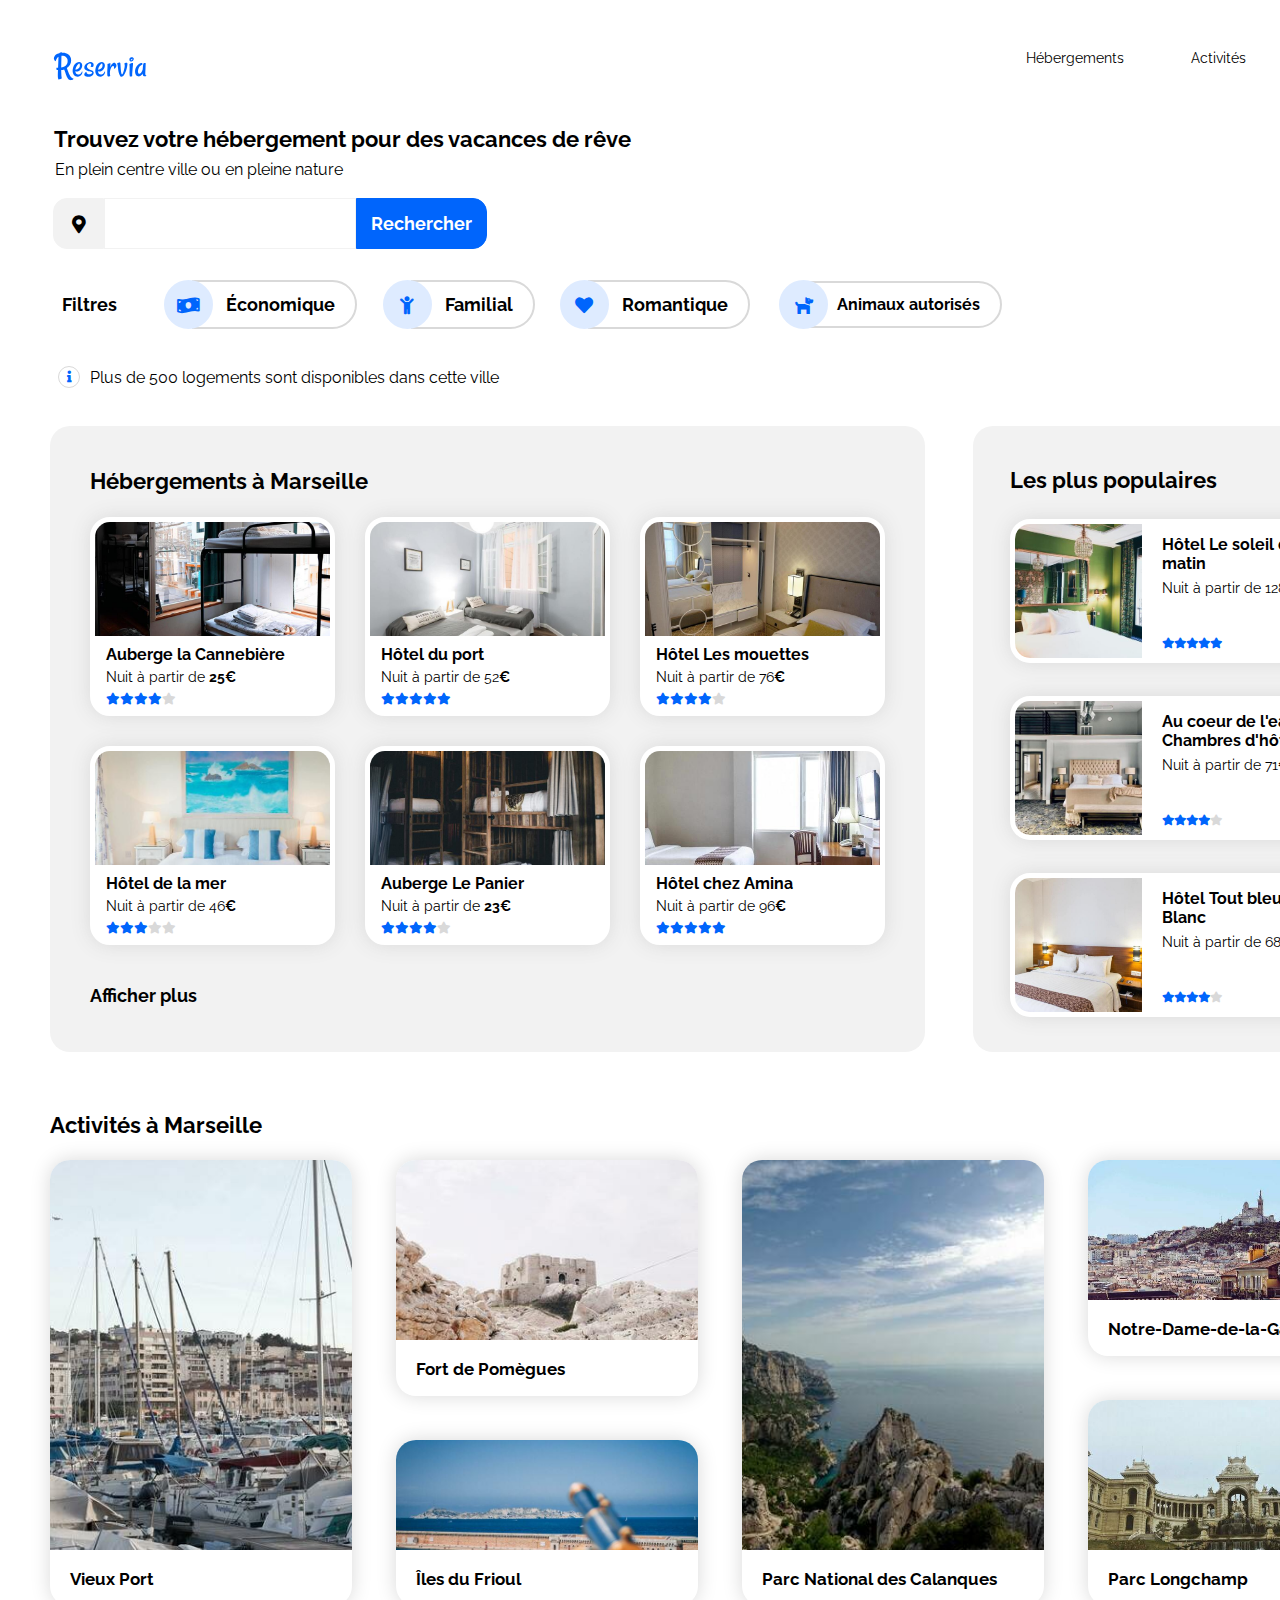
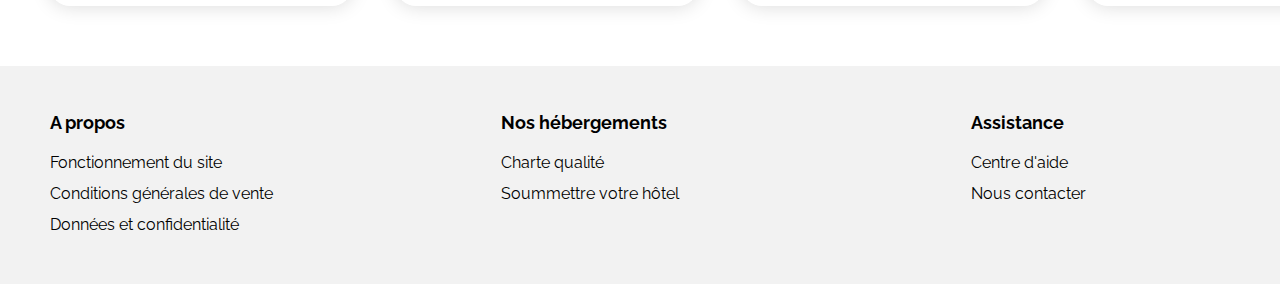
==== commit 8587fad6: "Ajout des mesures relatives" ====
--- a/reservia.html
+++ b/reservia.html
@@ -14,11 +14,11 @@
   <div id="main_wrapper">
     <header>
       <nav>
-        <div><img src="./Sources/images/logo/Reservia.svg" alt="logo" /></div>
-        <ul>
-          <li class="link"><a href="reservia.html#hostings">Hébergements</a></li>
-          <li class="link"><a href="reservia.html#activities">Activités</a></li>
-          <li id="sign_up"><strong>S'inscrire</strong></li>
+        <img src="./Sources/images/logo/Reservia.svg" alt="logo" />
+        <ul>
+          <li><a href="reservia.html#hostings">Hébergements</a></li>
+          <li><a href="reservia.html#activities">Activités</a></li>
+          <li><strong>S'inscrire</strong></li>
         </ul>
       </nav>
     </header>
@@ -26,8 +26,8 @@
     <main>
       <section id="research">
         <h1>Trouvez votre hébergement pour des vacances de rêve</h1>
-        En plein centre ville ou en pleine nature<br />
-        <div id="search_bar">
+        <p>En plein centre ville ou en pleine nature</p>
+        <div>
           <i class="fas fa-map-marker-alt"></i>
           <form method="post" action="traitement.php">
             <p><input type="text" name="city" /></p>
@@ -59,13 +59,13 @@
         </div>
       </section>
 
-      <div id="result">
-        <section id="hostings">
+      <div id="hostings">
+        <section>
           <h2>Hébergements à Marseille</h2>
           <div>
             <a href="#">
-              <img src="Sources/images/hebergements/4_small/marcus-loke-WQJvWU_HZFo-unsplash.jpg"
-                alt="Auberge la Cannebière" />
+              <div><img src="Sources/images/hebergements/4_small/marcus-loke-WQJvWU_HZFo-unsplash.jpg"
+                  alt="Auberge la Cannebière" /></div>
               <h3>Auberge la Cannebière</h3>
               <p>Nuit à partir de <strong>25€</strong></p>
               <ul>
@@ -77,7 +77,8 @@
               </ul>
             </a>
             <a href="#">
-              <img src="Sources/images/hebergements/4_small/fred-kleber-gTbaxaVLvsg-unsplash.jpg" alt="Hôtel du port" />
+              <div><img src="Sources/images/hebergements/4_small/fred-kleber-gTbaxaVLvsg-unsplash.jpg"
+                  alt="Hôtel du port" /></div>
               <h3>Hôtel du port</h3>
               <p>Nuit à partir de 52<strong>€</strong></p>
               <ul>
@@ -89,8 +90,8 @@
               </ul>
             </a>
             <a href="#">
-              <img src="Sources/images/hebergements/4_small/reisetopia-B8WIgxA_PFU-unsplash.jpg"
-                alt="Hôtel Les mouettes" />
+              <div><img src="Sources/images/hebergements/4_small/reisetopia-B8WIgxA_PFU-unsplash.jpg"
+                  alt="Hôtel Les mouettes" /></div>
               <h3>Hôtel Les mouettes</h3>
               <p>Nuit à partir de 76<strong>€</strong></p>
               <ul>
@@ -102,8 +103,8 @@
               </ul>
             </a>
             <a href="#">
-              <img src="Sources/images/hebergements/4_small/annie-spratt-Eg1qcIitAuA-unsplash.jpg"
-                alt="Hôtel de la mer" />
+              <div><img src="Sources/images/hebergements/4_small/annie-spratt-Eg1qcIitAuA-unsplash.jpg"
+                  alt="Hôtel de la mer" /></div>
               <h3>Hôtel de la mer</h3>
               <p>Nuit à partir de 46<strong>€</strong></p>
               <ul>
@@ -115,8 +116,8 @@
               </ul>
             </a>
             <a href="#">
-              <img src="Sources/images/hebergements/4_small/nicate-lee-kT-ZyaiwBe0-unsplash.jpg"
-                alt="Auberge Le Panier" />
+              <div><img src="Sources/images/hebergements/4_small/nicate-lee-kT-ZyaiwBe0-unsplash.jpg"
+                  alt="Auberge Le Panier" /></div>
               <h3>Auberge Le Panier</h3>
               <p>Nuit à partir de <strong>23€</strong></p>
               <ul>
@@ -128,8 +129,8 @@
               </ul>
             </a>
             <a href="#">
-              <img src="Sources/images/hebergements/4_small/febrian-zakaria-M6S1WvfW68A-unsplash.jpg"
-                alt="Hôtel chez Amina" />
+              <div><img src="Sources/images/hebergements/4_small/febrian-zakaria-M6S1WvfW68A-unsplash.jpg"
+                  alt="Hôtel chez Amina" /></div>
               <h3>Hôtel chez Amina</h3>
               <p>Nuit à partir de 96<strong>€</strong></p>
               <ul>
@@ -149,51 +150,53 @@
             <h2>Les plus populaires</h2>
             <i class="fas fa-chart-line"></i>
           </div>
-          <a href="#">
-            <img src="Sources/images/hebergements/4_small/emile-guillemot-Bj_rcSC5XfE-unsplash.jpg"
-              alt="Hôtel Le soleil du matin" />
-            <div>
-              <h3>Hôtel Le soleil du matin</h3>
-              <p>Nuit à partir de 128<strong>€</strong></p>
-              <ul>
-                <li><i class="fas fa-star"></i></li>
-                <li><i class="fas fa-star"></i></li>
-                <li><i class="fas fa-star"></i></li>
-                <li><i class="fas fa-star"></i></li>
-                <li><i class="fas fa-star"></i></li>
-              </ul>
-            </div>
-          </a>
-          <a href="#">
-            <img src="Sources/images/hebergements/4_small/aw-creative-VGs8z60yT2c-unsplash.jpg"
-              alt="Au coeur de l'eau Chambres d'hôtes" />
-            <div>
-              <h3>Au coeur de l'eau Chambres d'hôtes</h3>
-              <p>Nuit à partir de 71<strong>€</strong></p>
-              <ul>
-                <li><i class="fas fa-star"></i></li>
-                <li><i class="fas fa-star"></i></li>
-                <li><i class="fas fa-star"></i></li>
-                <li><i class="fas fa-star"></i></li>
-                <li class="grey"><i class="fas fa-star"></i></li>
-              </ul>
-            </div>
-          </a>
-          <a href="#">
-            <img src="Sources/images/hebergements/4_small/febrian-zakaria-sjvU0THccQA-unsplash.jpg"
-              alt="Hôtel Tout bleu et Blanc" />
-            <div>
-              <h3>Hôtel Tout bleu et Blanc</h3>
-              <p>Nuit à partir de 68<strong>€</strong></p>
-              <ul>
-                <li><i class="fas fa-star"></i></li>
-                <li><i class="fas fa-star"></i></li>
-                <li><i class="fas fa-star"></i></li>
-                <li><i class="fas fa-star"></i></li>
-                <li class="grey"><i class="fas fa-star"></i></li>
-              </ul>
-            </div>
-          </a>
+          <div>
+            <a href="#">
+              <div><img src="Sources/images/hebergements/4_small/emile-guillemot-Bj_rcSC5XfE-unsplash.jpg"
+                  alt="Hôtel Le soleil du matin" /></div>
+              <div>
+                <h3>Hôtel Le soleil du matin</h3>
+                <p>Nuit à partir de 128<strong>€</strong></p>
+                <ul>
+                  <li><i class="fas fa-star"></i></li>
+                  <li><i class="fas fa-star"></i></li>
+                  <li><i class="fas fa-star"></i></li>
+                  <li><i class="fas fa-star"></i></li>
+                  <li><i class="fas fa-star"></i></li>
+                </ul>
+              </div>
+            </a>
+            <a href="#">
+              <div><img src="Sources/images/hebergements/4_small/aw-creative-VGs8z60yT2c-unsplash.jpg"
+                  alt="Au coeur de l'eau Chambres d'hôtes" /></div>
+              <div>
+                <h3>Au coeur de l'eau Chambres d'hôtes</h3>
+                <p>Nuit à partir de 71<strong>€</strong></p>
+                <ul>
+                  <li><i class="fas fa-star"></i></li>
+                  <li><i class="fas fa-star"></i></li>
+                  <li><i class="fas fa-star"></i></li>
+                  <li><i class="fas fa-star"></i></li>
+                  <li class="grey"><i class="fas fa-star"></i></li>
+                </ul>
+              </div>
+            </a>
+            <a href="#">
+              <div><img src="Sources/images/hebergements/4_small/febrian-zakaria-sjvU0THccQA-unsplash.jpg"
+                  alt="Hôtel Tout bleu et Blanc" /></div>
+              <div>
+                <h3>Hôtel Tout bleu et Blanc</h3>
+                <p>Nuit à partir de 68<strong>€</strong></p>
+                <ul>
+                  <li><i class="fas fa-star"></i></li>
+                  <li><i class="fas fa-star"></i></li>
+                  <li><i class="fas fa-star"></i></li>
+                  <li><i class="fas fa-star"></i></li>
+                  <li class="grey"><i class="fas fa-star"></i></li>
+                </ul>
+              </div>
+            </a>
+          </div>
         </aside>
       </div>
 
@@ -201,33 +204,36 @@
         <h2>Activités à Marseille</h2>
         <div>
           <a id="Vieux_Port" href="#">
-            <img src="Sources/images/activites/4_small/reno-laithienne-QUgJhdY5Fyk-unsplash.jpg" alt="Vieux Port" />
+            <div><img src="Sources/images/activites/4_small/reno-laithienne-QUgJhdY5Fyk-unsplash.jpg"
+                alt="Vieux Port" /></div>
             <strong>Vieux Port</strong>
           </a>
           <div>
             <a id="Fort_de_Pomègues" href="#">
-              <img src="Sources/images/activites/4_small/paul-hermann-QFTrLdQIRhI-unsplash.jpg"
-                alt="Fort de Pomègues" />
+              <div><img src="Sources/images/activites/4_small/paul-hermann-QFTrLdQIRhI-unsplash.jpg"
+                  alt="Fort de Pomègues" /></div>
               <strong>Fort de Pomègues</strong>
             </a>
             <a id="Îles_du_Frioul" href="#">
-              <img src="Sources/images/activites/4_small/kevin-hikari-rV_Qd1l-VXg-unsplash.jpg" alt="Îles du Frioul" />
+              <div><img src="Sources/images/activites/4_small/kevin-hikari-rV_Qd1l-VXg-unsplash.jpg"
+                  alt="Îles du Frioul" /></div>
               <strong>Îles du Frioul</strong>
             </a>
           </div>
           <a id="Parc_National" href="#">
-            <img src="Sources/images/activites/4_small/kilyan-sockalingum-NR8-cBCN3aI-unsplash.jpg"
-              alt="Parc National des Calanques" />
-            <strong>Parc National des Calanques</strong>
+            <div><img src="Sources/images/activites/4_small/kilyan-sockalingum-NR8-cBCN3aI-unsplash.jpg"
+                alt="Parc National des Calanques" /></div>
+              <strong>Parc National des Calanques</strong>
           </a>
           <div>
             <a id="Notre_Dame" href="#">
-              <img src="Sources/images/activites/4_small/florian-wehde-xW9e8gdotxI-unsplash.jpg"
-                alt="Notre-Dame-de-la-Garde" />
-              <strong>Notre-Dame-de-la-Garde</strong>
+              <div><img src="Sources/images/activites/4_small/florian-wehde-xW9e8gdotxI-unsplash.jpg"
+                  alt="Notre-Dame-de-la-Garde" /></div>
+                <strong>Notre-Dame-de-la-Garde</strong>
             </a>
             <a id="Parc_Longchamp" href="#">
-              <img src="Sources/images/activites/4_small/lena-paulin-wH2-EJoDcV0-unsplash.jpg" alt="Parc Longchamp" />
+              <div><img src="Sources/images/activites/4_small/lena-paulin-wH2-EJoDcV0-unsplash.jpg"
+                  alt="Parc Longchamp" /></div>
               <strong>Parc Longchamp</strong>
             </a>
           </div>
--- a/reservia.css
+++ b/reservia.css
@@ -1,4 +1,9 @@
 /*global*/
+
+html
+{
+    font-size: 1px;
+}
 
 body
 {
@@ -7,129 +12,154 @@
     margin: 0;
 }
 
+#main_wrapper
+{
+    height: 1884rem;
+    width: 1440rem;
+}
+
+a
+{
+    color: black;
+    text-decoration: none;
+}
+
+p
+{
+    margin: 0;
+}
+
+strong
+{
+    font-weight: bold;
+}
+
 ul
 {
     list-style: none;
     margin: 0;
-}
-
-strong
-{
-    font-weight: bold;
-}
-
-p
-{
-    margin: 0;
+    padding-inline-start: 0;
 }
 
 /*header*/
 
-nav
-{
-    display: flex;
-    justify-content: space-between;
-}
-
-nav div
-{
-    padding: 50px 50px 40px 50px;
-}
-
-nav ul
-{
-    display: flex;
-}
-
-.link
-{
-    padding: 56px 11px 34px 11px;
-}
-
-a[href*="reservia"]
-{
-    border: 2px white solid;
-    color: black;
-    padding: 54px 22px 32px 22px;
-    text-decoration: none;
-}
-
-a[href*="reservia"]:hover
+header nav
+{
+    display: flex;
+    justify-content: space-between;
+}
+
+header img
+{
+    height: auto;
+    margin: 44rem 0rem 38rem 53rem;
+    width: 95rem;
+}
+
+header ul
+{
+    display: flex;
+    font-size: 14rem;
+}
+
+header li:nth-child(1), header li:nth-child(2)
+{
+    padding: 50rem 0 0 0;
+}
+
+header li:nth-child(3)
+{
+    color: #0065FC;
+    padding: 50rem 70rem 0 30rem;
+}
+
+header a
+{
+    border: 1rem white solid;
+    margin: 0 12rem 0 13rem;
+    padding: 50rem 20rem 0 20rem;
+}
+
+header a:hover
 {
     border-top-color: #0065FC;
     color: #0065FC;
 }
 
-#sign_up
-{
-    color: #0065FC;
-    margin: 56px 75px 34px 33px;
-}
-
 /*research*/
 
-h1
-{
-    margin: 0 100px 6px 0;
-}
-
 #research
 {
-    padding: 0 50px 0 50px;
-}
-
-#search_bar
-{
-    display: flex;
-    margin: 20px 0 30px 0;
-}
-
-#search_bar i
+    padding: 0 53rem 38rem 53rem;
+}
+
+#research h1
+{
+    font-size: 22rem;
+    margin: 0 0 8rem 1rem;
+}
+
+#research h1 + p
+{
+    font-size: 16rem;
+    margin: 0 0 19rem 2rem;
+}
+
+#research p + div
+{
+    display: flex;
+    margin-bottom: 31rem;
+}
+
+i[class="fas fa-map-marker-alt"]
 {
     align-items: center;
     background-color: #F2F2F2;
-    border: 1px #F2F2F2 solid;
-    border-radius: 12px 0 0 12px;
-    display: flex;
-    font-size: 17px;
-    height: 19px;
+    border: 1rem #F2F2F2 solid;
+    border-radius: 14rem 0 0 14rem;
+    display: flex;
+    font-size: 18rem;
+    height: 21rem;
     justify-content: center;
-    padding: 12px;
-    width: 19px;
-}
-
-#search_bar strong
+    padding: 14rem;
+    width: 21rem;
+}
+
+input
+{
+    border: 1rem #F2F2F2 solid; 
+    font-family: 'Raleway', sans-serif;
+    font-size: 18rem;
+    font-weight: bold;
+    padding: 14rem;
+}
+
+#research div form + strong
 {
     background-color: #0065FC;
-    border: 1px #0065FC solid;
-    border-radius: 0 12px 12px 0;
+    border: 1rem #0065FC solid;
+    border-radius: 0 14rem 14rem 0;
     color: white;
-    padding: 12px;
-}
-
-input
-{
-    border: 1px #F2F2F2 solid; 
-    font-family: 'Raleway', sans-serif;
-    font-size: 1em;
-    font-weight: bold;
-    padding: 12px;
+    font-size: 18rem;
+    padding: 14rem;
 }
 
 #filters
 {
     display: flex;
     flex-wrap: wrap;
-    margin-bottom: 30px;
-    margin-left: 0;
+    font-size: 18rem;
+    justify-content: space-between;
+    margin: 0 0 37rem 9rem;
     padding-left: 0;
+    width: 940rem;
 }
 
 #filters li:first-child
 {
-    border: 2px white solid;
+    border: 2rem white solid;
     border-left: none;
-    margin: 10px 20px 10px 0px;
+    margin: 12rem 20rem 12rem 0rem;
 }
 
 #filters li:nth-child(5)
@@ -140,348 +170,450 @@
 .filter
 {
     display: flex;
-    margin-left: 40px;
-}
-
-.filter strong
-{
-    border: 2px #D9D9D9 solid;
-    border-radius: 0 50px 50px 0;
-    padding: 10px 20px 10px 25px;
-}
-
-.filter strong:hover
-{
-    color: #0065FC;
 }
 
 .filter i
 {
     align-items: center;
     background-color: #DEEBFF;
-    border: 2px #DEEBFF solid;
-    border-radius: 50px;
+    border: 2rem #DEEBFF solid;
+    border-radius: 50rem;
     color: #0065FC;
     display: flex;
-    font-size: 17px;
-    height: 19px;
+    font-size: 18rem;
+    height: 21rem;
     justify-content: center;
-    left: 8px;
-    padding: 10px;
-    position: relative;
-    width: 19px;
+    left: 8rem;
+    padding: 12rem;
+    position: relative;
+    width: 21rem;
+}
+
+.filter strong
+{
+    border: 2rem #D9D9D9 solid;
+    border-radius: 0 50rem 50rem 0;
+    padding: 12rem 20rem 12rem 32rem;
+}
+
+.filter strong:hover
+{
+    color: #0065FC;
 }
 
 #research :nth-child(5)
 {
-    display: flex;
     align-items: center;
+    display: flex;
+    font-size: 16rem;
 }
 
 i[class="fas fa-info"]
 {
     align-items: center;
-    border: 1px #D9D9D9 solid;
-    border-radius: 50px;
+    border: 1rem #D9D9D9 solid;
+    border-radius: 50rem;
     color: #0065FC;
     display: flex;
-    font-size: 13px;
-    height: 10px;
+    font-size: 12rem;
+    height: 10rem;
     justify-content: center;
-    margin-right: 10px;
-    padding: 5px;
-    width: 10px;
+    margin: 0 10rem 0 5rem;
+    padding: 5rem;
+    width: 10rem;
 }
 
 /*hostings*/
 
-#result
-{
-    /*align-content: space-between;*/
-    display: flex;
-    /*flex-wrap: wrap;*/
-    justify-content: space-between;
-    margin: 35px 50px 50px 50px;
-    width: 1340px;
-}
-
 #hostings
 {
+    align-content: space-between;
+    display: flex;
+    flex-wrap: wrap;
+    justify-content: space-between;
+    padding: 0 50rem 60rem 50rem;
+}
+
+#hostings section
+{
     background: #F2F2F2;
-    border-radius: 20px;
+    border-radius: 20rem;
     display: flex;
     flex-direction: column;
     height: max-content;
-    justify-content: space-between;
-    padding: 40px;
-}
-
-#hostings a
+    padding: 42rem 40rem 46rem 40rem;
+}
+
+#hostings section h2
+{
+    font-size: 22rem;
+    margin: 0 0 23rem 0;
+}
+
+#hostings section h2 + div
+{
+    align-content: space-between;
+    display: flex;
+    flex-wrap: wrap;
+    height: 428rem;
+    justify-content: space-between;
+    margin: 0 0 40rem 0;
+    width: 795rem;
+}
+
+#hostings section a
 {
     background: white;
-    border-radius: 20px;
-    border: 5px white solid;
-    box-shadow: 0px 0px 20px #D9D9D9;
-    color: black;
+    border: 5rem white solid;
+    border-radius: 20rem;
+    box-shadow: 0 0 20rem #D9D9D9;
     display: flex;
     flex-direction: column;
-    height: 190px;
-    justify-content: flex-end;
-    overflow: hidden;
-    text-decoration: none;
-    width: 235px;
-}
-
-#hostings div
-{
-    align-content: space-between;
-    display: flex;
-    flex-wrap: wrap;
-    height: 430px;
-    justify-content: space-between;
-    margin: 0 0 35px 0;
-    width: 795px;
-}
-
-#hostings h2
-{
-    font-size: 22px;
-    margin: 0 0 20px 0;
-}
-
-#hostings h3
-{
-    background-color: white;
-    font-size: 16px;
+    height: 189rem;
+    overflow: hidden;
+    width: 235rem;
+}
+
+#hostings section a div
+{
+    height: 114rem;
+    margin-bottom: 9rem;
+    overflow: hidden;
+    width: 235rem;
+}
+
+#hostings section img
+{
+    height: auto;
+    width: 244rem;
+    position: relative;
+    right: 4rem;
+}
+
+img[alt="Auberge la Cannebière"], img[alt="Hôtel Les mouettes"]
+{
+    bottom: 24rem;
+}
+
+img[alt="Hôtel du port"]
+{
+    bottom: 25rem;
+}
+
+img[alt="Hôtel de la mer"]
+{
+    bottom: 56rem;
+}
+
+img[alt="Auberge Le Panier"]
+{
+    bottom: 11rem;
+}
+
+img[alt="Hôtel chez Amina"]
+{
+    bottom: 126rem;
+}
+
+#hostings section h3
+{
+    font-size: 16rem;
+    margin: 0 0 5rem 11rem;
+}
+
+#hostings section p
+{
+    font-size: 14rem;
+    margin: 0 0 8rem 11rem;
+}
+
+#hostings section ul
+{
+    display: flex;
+    margin: 0 0 6rem 11rem;
+}
+
+#hostings section i
+{
+    color: #0065FC;
+    font-size: 12rem;
+}
+
+#hostings .grey i
+{
+    color: #D9D9D9;
+}
+
+#hostings section div + strong
+{
+    font-size: 18rem;
+}
+
+/*aside*/
+
+aside
+{
+    background: #F2F2F2;
+    border-radius: 20rem;
+    display: flex;
+    flex-direction: column;
+    padding: 41rem 37rem 34rem 37rem;
+}
+
+aside > div
+{
+    display: flex;
+    justify-content: space-between;
+    margin-bottom: 26rem;
+}
+
+aside h2
+{
+    font-size: 22rem;
     margin: 0;
-    padding: 9px 0 2px 14px;
-    z-index: 2;
-}
-
-#hostings .grey i
-{
-    color: #D9D9D9;
-}
-
-#hostings i
+}
+
+aside h2 + i
+{
+    font-size: 22rem;
+    position: relative;
+    top: 2rem;
+}
+
+aside > div + div
+{
+    display: flex;
+    flex-direction: column;
+    height: 498rem;
+    justify-content: space-between;
+    margin-bottom: 0;
+}
+
+aside a
+{
+    background: white;
+    border: 5rem white solid;
+    border-radius: 20rem;
+    box-shadow: 0 0 20rem #D9D9D9;
+    display: flex;
+    height: 134rem;
+    overflow: hidden;
+    width: 333rem;
+}
+
+aside a > div
+{
+    width: 127rem;
+    height: 134rem;
+    overflow: hidden;
+}
+
+aside a > div + div
+{
+    display: flex;
+    flex-direction: column;
+    width: 206rem;
+    height: 134rem;
+}
+
+img[alt="Hôtel Le soleil du matin"]
+{
+    bottom: 6rem;
+    height: auto;
+    position: relative;
+    right: 44rem;
+    width: 216rem;
+}
+
+img[alt*="Au coeur de l'eau"]
+{
+    bottom: 4rem;
+    height: auto;
+    position: relative;
+    right: 33rem;
+    width: 188rem;
+}
+
+
+img[alt="Hôtel Tout bleu et Blanc"]
+{
+    bottom: 36rem;
+    height: auto;
+    position: relative;
+    right: 6rem;
+    width: 138rem;
+}
+
+aside h3
+{
+    font-size: 16rem;
+    margin: 11rem 10rem 7rem 20rem;
+}
+
+aside p
+{
+    font-size: 14rem;
+    margin: 0 10rem 41rem 20rem;
+}
+
+aside ul
+{
+    display: flex;
+    margin: 0 10rem 2rem 20rem;
+}
+
+aside li i
 {
     color: #0065FC;
-    font-size: 12px;
-}
-
-#hostings img
-{
-    position: relative;
-    height: auto;
-    right: 4px;
-    width: 244px;
-    z-index: 1;
-}
-
-#hostings p
-{
-    background-color: white;
-    font-size: 14px;
-    margin: 0;
-    padding: 3px 0 2px 14px;
-    z-index: 2;
-}
-
-#hostings ul
-{
-    background-color: white;
-    display: flex;
-    margin: 0;
-    padding: 3px 0 6px 14px;
-    z-index: 2;
-}
-
-img[alt="Auberge la Cannebière"], img[alt="Hôtel Les mouettes"]
-{
-    top: 24px;
-}
-
-img[alt="Hôtel du port"]
-{
-    top: 25px;
-}
-
-img[alt="Hôtel de la mer"]
-{
-    top: 56px;
-}
-
-img[alt="Auberge Le Panier"]
-{
-    top: 11px;
-}
-
-img[alt="Hôtel chez Amina"]
-{
-    top: 126px;
-}
-
-/*aside*/
-
-aside
-{
-    background: #F2F2F2;
-    border-radius: 20px;
+    font-size: 11rem;
+}
+
+/*activities*/
+
+#activities
+{
+    padding: 0 50rem 60rem 50rem;
+}
+
+#activities h2
+{
+    font-size: 22rem;
+    margin: 0 0 22rem 0;
+}
+
+#activities h2 + div
+{
+    display: flex;
+    justify-content: space-between;
+}
+
+#activities a
+{
+    background: white;
+    border-radius: 20rem;
+    box-shadow: 0 0 20rem #D9D9D9;
     display: flex;
     flex-direction: column;
-    padding: 40px;
-}
-
-aside a
-{
-    background: white;
-    border: 5px white solid;
-    border-radius: 20px;
-    box-shadow: 0px 0px 20px #D9D9D9;
-    color: black;
-    display: flex;
-    height: 135px;
-    justify-content: flex-end;
-    overflow: hidden;
-    text-decoration: none;
-    width: 335px;
-}
-
-aside a div
+    overflow: hidden;
+    width: 302rem;
+}
+
+#activities div > div
 {
     display: flex;
     flex-direction: column;
-    position: relative;
-    text-decoration: none;
-    width: 208px;
-}
-
-aside div:first-child
-{
-    display: flex;
-    font-size: 22px;
-    justify-content: space-between;
-}
-
-aside div:first-child i
-{
-    font-size: 22px;
-    top: 2px;
-} 
-
-aside h2
-{
-    font-size: 22px;
-    margin: 0 0 20px 0;
-}
-
-aside h3
-{
-    font-size: 16px;
-    margin: 0;
-    padding: 12px 10px 2px 20px; 
-}
-
-aside img
-{
-    height: auto;
-    width: 127px;
-}
-
-aside .grey i
-{
-    color: #D9D9D9;
-}
-
-aside li i
-{
-    color: #0065FC;
-    font-size: 12px;
-}
-
-aside p
-{
-    font-size: 14px;
-    margin: 0;
-    padding: 2px 10px 2px 20px;
-}
-
-aside ul
-{
-    display: flex;
-    margin: 0;
-    padding: 2px 10px 2px 20px;
-}
-
-/*activities*/
-
-#activities
-{
-    margin: 20px 50px 50px 50px;
-    width: 1340px;
-}
-
-#activities a
-{
-    background: white;
-    border-radius: 20px;
-    box-shadow: 0px 0px 20px #D9D9D9;
-    color: black;
-    display: flex;
-    flex-direction: column;
-    justify-content: flex-end;
-    overflow: hidden;
-    text-decoration: none;
-    width: 302px;
-}
-
-#activities div div
-{
-    display: flex;
-    flex-direction: column;
-    justify-content: space-between;
-}
-
-#activities h2
-{
-    font-size: 22px;
-    margin: 0 0 20px 0;
-}
-
-#activities h2 + div
-{
-    display: flex;
     justify-content: space-between;
 }
 
 #activities strong
 {
-    padding: 20px;
+    font-size: 17rem;
+    margin: 19rem 20rem 0 20rem;
 }
 
 #Vieux_Port, #Parc_National
 {
-    height: 445px;
+    height: 446rem;
+}
+#Vieux_Port div, #Parc_National div
+{
+    height: 390rem;
+    overflow: hidden;
+    width: 302rem;
+}
+
+#Vieux_Port img
+{
+    width: 670rem;
+    height: auto;
+    position: relative;
+    right: 186rem;
+}
+
+#Parc_National img
+{
+    width: 660rem;
+    height: auto;
+    position: relative;
+    right: 180rem;
 }
 
 #Fort_de_Pomègues
 {
-    height: 236px;
+    height: 236rem;
+}
+
+#Fort_de_Pomègues div
+{
+    height: 180rem;
+    overflow: hidden;
+    width: 302rem;
+}
+
+#Fort_de_Pomègues img
+{
+    width: 302rem;
+    height: auto;
+    position: relative;
+    bottom: 110rem;
 }
 
 #Îles_du_Frioul
 {
-    height: 165px;
+    height: 166rem;
+}
+
+#Îles_du_Frioul div
+{
+    height: 110rem;
+    overflow: hidden;
+    width: 302rem;
+}
+
+#Îles_du_Frioul img
+{
+    height: auto;
+    width: 302rem;
+    position: relative;
+    bottom: 18rem;
 }
 
 #Notre_Dame
 {
-    height: 195px;
+    height: 196rem;
+}
+
+#Notre_Dame div
+{
+    height: 140rem;
+    overflow: hidden;
+    width: 302rem;
+}
+
+#Notre_Dame img
+{
+    height: auto;
+    width: 302rem;
 }
 
 #Parc_Longchamp
 {
-    height: 206px;
+    height: 206rem;
+}
+
+#Parc_Longchamp div
+{
+    height: 150rem;
+    overflow: hidden;
+    width: 302rem;
+}
+
+#Parc_Longchamp img
+{
+    height: auto;
+    width: 302rem;
+    position: relative;
+    bottom: 12rem;
 }
 
 /*footer*/
@@ -490,31 +622,27 @@
 {
     background-color: #F2F2F2;
     display: flex;
-    padding: 50px 50px 30px 50px;
-    width: 1340px;
+    padding: 46rem 50rem 38rem 50rem;
 }
 
 footer h3
 {
-    margin: 0 0 20px 0;
+    font-size: 18rem;
+    margin: 0 0 20rem 0;
 }
 
 footer li
 {
-    margin: 0 0 20px 0;
+    font-size: 16rem;
+    margin: 0 0 12rem 0;
 }
 
 footer section:nth-child(2)
 {
-    padding: 0 0 0 228px;
+    padding: 0 0 0 228rem;
 }
 
 footer section:nth-child(3)
 {
-    padding: 0 0 0 292px;
-}
-
-footer ul
-{
-    padding: 0;
+    padding: 0 0 0 292rem;
 }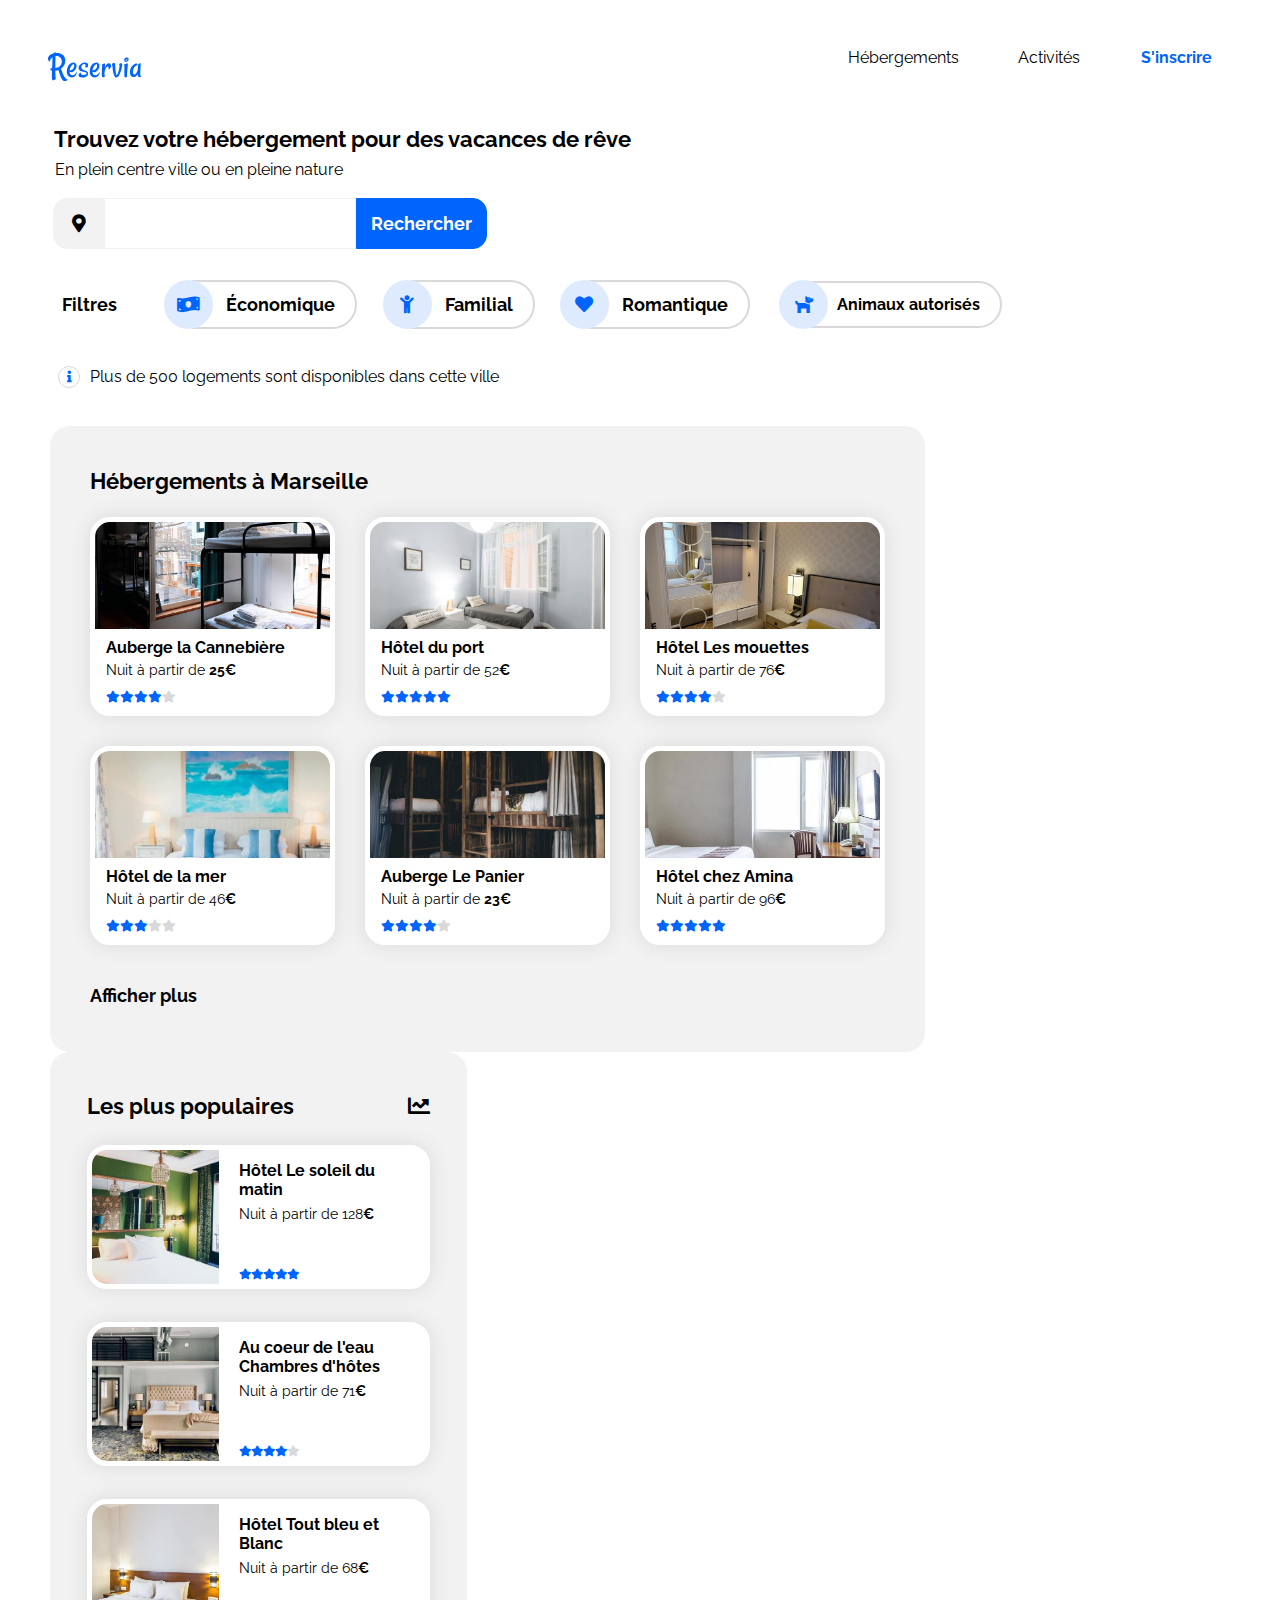
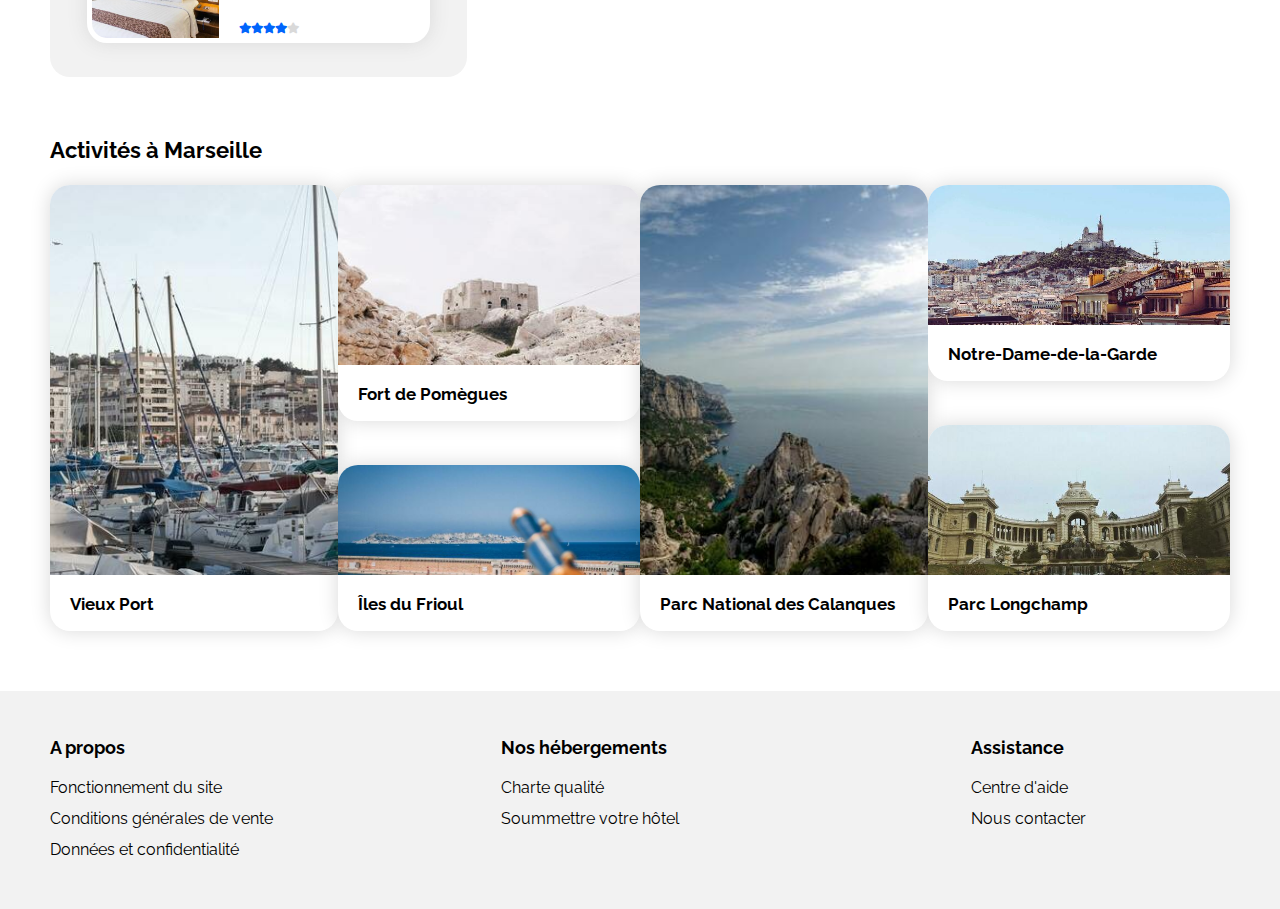
==== commit 9eab7b62: "Ajout du header responsive" ====
--- a/reservia.html
+++ b/reservia.html
@@ -14,12 +14,10 @@
   <div id="main_wrapper">
     <header>
       <nav>
-        <img src="./Sources/images/logo/Reservia.svg" alt="logo" />
-        <ul>
-          <li><a href="reservia.html#hostings">Hébergements</a></li>
-          <li><a href="reservia.html#activities">Activités</a></li>
-          <li><strong>S'inscrire</strong></li>
-        </ul>
+        <img src="./Sources/images/logo/Reservia.svg" alt="logo Reservia" />
+        <a href="reservia.html#hostings">Hébergements</a>
+        <a href="reservia.html#activities">Activités</a>
+        <strong>S'inscrire</strong>
       </nav>
     </header>
 
--- a/reservia.css
+++ b/reservia.css
@@ -1,165 +1,190 @@
-/*global*/
-
-html
-{
-    font-size: 1px;
-}
-
-body
-{
+/* body */
+
+body {
     color: black;
     font-family:'Raleway',sans-serif;
+    font-size: 1rem;
     margin: 0;
 }
 
-#main_wrapper
-{
-    height: 1884rem;
-    width: 1440rem;
-}
-
-a
-{
+#main_wrapper {
+    width: 100%;
+}
+
+a {
     color: black;
     text-decoration: none;
 }
 
-p
-{
+p {
     margin: 0;
 }
 
-strong
-{
-    font-weight: bold;
-}
-
-ul
-{
+ul {
     list-style: none;
     margin: 0;
     padding-inline-start: 0;
 }
 
-/*header*/
-
-header nav
-{
-    display: flex;
-    justify-content: space-between;
-}
-
-header img
-{
-    height: auto;
-    margin: 44rem 0rem 38rem 53rem;
-    width: 95rem;
-}
-
-header ul
-{
-    display: flex;
-    font-size: 14rem;
-}
-
-header li:nth-child(1), header li:nth-child(2)
-{
-    padding: 50rem 0 0 0;
-}
-
-header li:nth-child(3)
-{
+/* header */
+
+header nav {
+    display: flex;
+}
+
+@media only screen and (max-width: 767px) {
+    header nav {
+        flex-wrap: wrap;
+    }
+
+    header nav :nth-child(1) {
+        padding: 24px 0 28px 5.6%;
+    }
+
+    header nav :nth-child(2) {
+        order: 3;
+        padding-left: 10.4%;
+        text-align: left;
+        width: 39.6%;
+    }
+
+    header nav :nth-child(3) {
+        order: 4;
+        padding-right: 17.6%;
+        text-align: right;
+        width: 32.4%;
+    }
+
+    header nav :nth-child(4) {
+        margin-left: auto;
+        order: 2;
+        padding: 40px 5.6% 0 0;
+        text-align: right;
+        width: 44.4%;
+    }
+
+    header a {
+        border-bottom: 3px #F2F2F2 solid;
+        padding-bottom: 13px;
+    }
+}
+
+@media only screen and (min-width: 768px) {
+    header nav :nth-child(1){
+        padding: 44px 0 37px 3.681%;
+    }
+    
+    header nav :nth-child(2) {
+        margin-left: auto;
+    }
+
+    header nav :nth-child(4) {
+        padding: 48px 5.347% 0 3.194%;
+    }
+
+    header a {
+        border-top: 2px white solid;
+        margin-left: 1.181%;
+        padding: 46px 1.528% 0 1.944%;
+    }
+}
+
+header img {
+    height: auto;
+    width: 6rem;
+}
+
+header a:hover, header strong {
+    border-color: #0065FC;
     color: #0065FC;
-    padding: 50rem 70rem 0 30rem;
-}
-
-header a
-{
-    border: 1rem white solid;
-    margin: 0 12rem 0 13rem;
-    padding: 50rem 20rem 0 20rem;
-}
-
-header a:hover
-{
-    border-top-color: #0065FC;
-    color: #0065FC;
-}
-
-/*research*/
+}
+
+/* main */
+
+main a {
+    background: white;
+    border-radius: 20px;
+    box-shadow: 0 0 20px #D9D9D9;
+    color: black;
+    display: flex;
+    overflow: hidden;
+    text-decoration: none;
+}
+
+/* research */
 
 #research
 {
-    padding: 0 53rem 38rem 53rem;
+    padding: 0 53px 38px 53px;
 }
 
 #research h1
 {
-    font-size: 22rem;
-    margin: 0 0 8rem 1rem;
+    font-size: 22px;
+    margin: 0 0 8px 1px;
 }
 
 #research h1 + p
 {
-    font-size: 16rem;
-    margin: 0 0 19rem 2rem;
+    font-size: 16px;
+    margin: 0 0 19px 2px;
 }
 
 #research p + div
 {
     display: flex;
-    margin-bottom: 31rem;
+    margin-bottom: 31px;
 }
 
 i[class="fas fa-map-marker-alt"]
 {
     align-items: center;
     background-color: #F2F2F2;
-    border: 1rem #F2F2F2 solid;
-    border-radius: 14rem 0 0 14rem;
-    display: flex;
-    font-size: 18rem;
-    height: 21rem;
+    border: 1px #F2F2F2 solid;
+    border-radius: 14px 0 0 14px;
+    display: flex;
+    font-size: 18px;
+    height: 21px;
     justify-content: center;
-    padding: 14rem;
-    width: 21rem;
+    padding: 14px;
+    width: 21px;
 }
 
 input
 {
-    border: 1rem #F2F2F2 solid; 
+    border : 1px #F2F2F2 solid; 
     font-family: 'Raleway', sans-serif;
-    font-size: 18rem;
+    font-size: 18px;
     font-weight: bold;
-    padding: 14rem;
+    padding: 14px;
 }
 
 #research div form + strong
 {
     background-color: #0065FC;
-    border: 1rem #0065FC solid;
-    border-radius: 0 14rem 14rem 0;
+    border: 1px #0065FC solid;
+    border-radius: 0 14px 14px 0;
     color: white;
-    font-size: 18rem;
-    padding: 14rem;
+    font-size: 18px;
+    padding: 14px;
 }
 
 #filters
 {
     display: flex;
     flex-wrap: wrap;
-    font-size: 18rem;
+    font-size: 18px;
     justify-content: space-between;
-    margin: 0 0 37rem 9rem;
+    margin: 0 0 37px 9px;
     padding-left: 0;
-    width: 940rem;
+    width: 940px;
 }
 
 #filters li:first-child
 {
-    border: 2rem white solid;
+    border: 2px white solid;
     border-left: none;
-    margin: 12rem 20rem 12rem 0rem;
+    margin: 12px 20px 12px 0px;
 }
 
 #filters li:nth-child(5)
@@ -176,24 +201,24 @@
 {
     align-items: center;
     background-color: #DEEBFF;
-    border: 2rem #DEEBFF solid;
-    border-radius: 50rem;
+    border: 2px #DEEBFF solid;
+    border-radius: 50px;
     color: #0065FC;
     display: flex;
-    font-size: 18rem;
-    height: 21rem;
+    font-size: 18px;
+    height: 21px;
     justify-content: center;
-    left: 8rem;
-    padding: 12rem;
-    position: relative;
-    width: 21rem;
+    left: 8px;
+    padding: 12px;
+    position: relative;
+    width: 21px;
 }
 
 .filter strong
 {
-    border: 2rem #D9D9D9 solid;
-    border-radius: 0 50rem 50rem 0;
-    padding: 12rem 20rem 12rem 32rem;
+    border: 2px #D9D9D9 solid;
+    border-radius: 0 50px 50px 0;
+    padding: 12px 20px 12px 32px;
 }
 
 .filter strong:hover
@@ -205,22 +230,22 @@
 {
     align-items: center;
     display: flex;
-    font-size: 16rem;
+    font-size: 16px;
 }
 
 i[class="fas fa-info"]
 {
     align-items: center;
-    border: 1rem #D9D9D9 solid;
-    border-radius: 50rem;
+    border: 1px #D9D9D9 solid;
+    border-radius: 50px;
     color: #0065FC;
     display: flex;
-    font-size: 12rem;
-    height: 10rem;
+    font-size: 12px;
+    height: 10px;
     justify-content: center;
-    margin: 0 10rem 0 5rem;
-    padding: 5rem;
-    width: 10rem;
+    margin: 0 10px 0 5px;
+    padding: 5px;
+    width: 10px;
 }
 
 /*hostings*/
@@ -231,23 +256,23 @@
     display: flex;
     flex-wrap: wrap;
     justify-content: space-between;
-    padding: 0 50rem 60rem 50rem;
+    padding: 0 50px 60px 50px;
 }
 
 #hostings section
 {
     background: #F2F2F2;
-    border-radius: 20rem;
+    border-radius: 20px;
     display: flex;
     flex-direction: column;
     height: max-content;
-    padding: 42rem 40rem 46rem 40rem;
+    padding: 42px 40px 46px 40px;
 }
 
 #hostings section h2
 {
-    font-size: 22rem;
-    margin: 0 0 23rem 0;
+    font-size: 22px;
+    margin: 0 0 23px 0;
 }
 
 #hostings section h2 + div
@@ -255,88 +280,83 @@
     align-content: space-between;
     display: flex;
     flex-wrap: wrap;
-    height: 428rem;
+    height: 428px;
     justify-content: space-between;
-    margin: 0 0 40rem 0;
-    width: 795rem;
+    margin: 0 0 40px 0;
+    width: 795px;
 }
 
 #hostings section a
 {
-    background: white;
-    border: 5rem white solid;
-    border-radius: 20rem;
-    box-shadow: 0 0 20rem #D9D9D9;
-    display: flex;
+    border: 5px white solid;
     flex-direction: column;
-    height: 189rem;
-    overflow: hidden;
-    width: 235rem;
+    height: 189px;
+    width: 235px;
 }
 
 #hostings section a div
 {
-    height: 114rem;
-    margin-bottom: 9rem;
-    overflow: hidden;
-    width: 235rem;
+    height: 114px;
+    margin-bottom: 9px;
+    overflow: hidden;
+    width: 235px;
 }
 
 #hostings section img
 {
     height: auto;
-    width: 244rem;
-    position: relative;
-    right: 4rem;
+    width: 244px;
+    position: relative;
+    right: 4px;
 }
 
 img[alt="Auberge la Cannebière"], img[alt="Hôtel Les mouettes"]
 {
-    bottom: 24rem;
+    bottom: 24px;
 }
 
 img[alt="Hôtel du port"]
 {
-    bottom: 25rem;
+    bottom: 25px;
 }
 
 img[alt="Hôtel de la mer"]
 {
-    bottom: 56rem;
+    bottom: 56px;
 }
 
 img[alt="Auberge Le Panier"]
 {
-    bottom: 11rem;
+    bottom: 11px;
 }
 
 img[alt="Hôtel chez Amina"]
 {
-    bottom: 126rem;
+    bottom: 126px;
 }
 
 #hostings section h3
 {
-    font-size: 16rem;
-    margin: 0 0 5rem 11rem;
+    font-size: 16px;
+    margin: 0 0 5px 11px;
 }
 
 #hostings section p
 {
-    font-size: 14rem;
-    margin: 0 0 8rem 11rem;
+    font-size: 14px;
+    margin: 0 0 8px 11px;
 }
 
 #hostings section ul
 {
     display: flex;
-    margin: 0 0 6rem 11rem;
+    margin: 0 0 6px 11px;
 }
 
 #hostings section i
 {
     color: #0065FC;
-    font-size: 12rem;
+    font-size: 12px;
 }
 
 #hostings .grey i
@@ -346,7 +366,7 @@
 
 #hostings section div + strong
 {
-    font-size: 18rem;
+    font-size: 18px;
 }
 
 /*aside*/
@@ -354,37 +374,37 @@
 aside
 {
     background: #F2F2F2;
-    border-radius: 20rem;
+    border-radius: 20px;
     display: flex;
     flex-direction: column;
-    padding: 41rem 37rem 34rem 37rem;
+    padding: 41px 37px 34px 37px;
 }
 
 aside > div
 {
     display: flex;
     justify-content: space-between;
-    margin-bottom: 26rem;
+    margin-bottom: 26px;
 }
 
 aside h2
 {
-    font-size: 22rem;
+    font-size: 22px;
     margin: 0;
 }
 
 aside h2 + i
 {
-    font-size: 22rem;
-    position: relative;
-    top: 2rem;
+    font-size: 22px;
+    position: relative;
+    top: 2px;
 }
 
 aside > div + div
 {
     display: flex;
     flex-direction: column;
-    height: 498rem;
+    height: 498px;
     justify-content: space-between;
     margin-bottom: 0;
 }
@@ -392,19 +412,19 @@
 aside a
 {
     background: white;
-    border: 5rem white solid;
-    border-radius: 20rem;
-    box-shadow: 0 0 20rem #D9D9D9;
-    display: flex;
-    height: 134rem;
-    overflow: hidden;
-    width: 333rem;
+    border: 5px white solid;
+    border-radius: 20px;
+    box-shadow: 0 0 20px #D9D9D9;
+    display: flex;
+    height: 134px;
+    overflow: hidden;
+    width: 333px;
 }
 
 aside a > div
 {
-    width: 127rem;
-    height: 134rem;
+    width: 127px;
+    height: 134px;
     overflow: hidden;
 }
 
@@ -412,73 +432,73 @@
 {
     display: flex;
     flex-direction: column;
-    width: 206rem;
-    height: 134rem;
+    width: 206px;
+    height: 134px;
 }
 
 img[alt="Hôtel Le soleil du matin"]
 {
-    bottom: 6rem;
-    height: auto;
-    position: relative;
-    right: 44rem;
-    width: 216rem;
+    bottom: 6px;
+    height: auto;
+    position: relative;
+    right: 44px;
+    width: 216px;
 }
 
 img[alt*="Au coeur de l'eau"]
 {
-    bottom: 4rem;
-    height: auto;
-    position: relative;
-    right: 33rem;
-    width: 188rem;
+    bottom: 4px;
+    height: auto;
+    position: relative;
+    right: 33px;
+    width: 188px;
 }
 
 
 img[alt="Hôtel Tout bleu et Blanc"]
 {
-    bottom: 36rem;
-    height: auto;
-    position: relative;
-    right: 6rem;
-    width: 138rem;
+    bottom: 36px;
+    height: auto;
+    position: relative;
+    right: 6px;
+    width: 138px;
 }
 
 aside h3
 {
-    font-size: 16rem;
-    margin: 11rem 10rem 7rem 20rem;
+    font-size: 16px;
+    margin: 11px 10px 7px 20px;
 }
 
 aside p
 {
-    font-size: 14rem;
-    margin: 0 10rem 41rem 20rem;
+    font-size: 14px;
+    margin: 0 10px 41px 20px;
 }
 
 aside ul
 {
     display: flex;
-    margin: 0 10rem 2rem 20rem;
+    margin: 0 10px 2px 20px;
 }
 
 aside li i
 {
     color: #0065FC;
-    font-size: 11rem;
+    font-size: 11px;
 }
 
 /*activities*/
 
 #activities
 {
-    padding: 0 50rem 60rem 50rem;
+    padding: 0 50px 60px 50px;
 }
 
 #activities h2
 {
-    font-size: 22rem;
-    margin: 0 0 22rem 0;
+    font-size: 22px;
+    margin: 0 0 22px 0;
 }
 
 #activities h2 + div
@@ -490,12 +510,12 @@
 #activities a
 {
     background: white;
-    border-radius: 20rem;
-    box-shadow: 0 0 20rem #D9D9D9;
+    border-radius: 20px;
+    box-shadow: 0 0 20px #D9D9D9;
     display: flex;
     flex-direction: column;
     overflow: hidden;
-    width: 302rem;
+    width: 302px;
 }
 
 #activities div > div
@@ -507,113 +527,113 @@
 
 #activities strong
 {
-    font-size: 17rem;
-    margin: 19rem 20rem 0 20rem;
+    font-size: 17px;
+    margin: 19px 20px 0 20px;
 }
 
 #Vieux_Port, #Parc_National
 {
-    height: 446rem;
+    height: 446px;
 }
 #Vieux_Port div, #Parc_National div
 {
-    height: 390rem;
-    overflow: hidden;
-    width: 302rem;
+    height: 390px;
+    overflow: hidden;
+    width: 302px;
 }
 
 #Vieux_Port img
 {
-    width: 670rem;
-    height: auto;
-    position: relative;
-    right: 186rem;
+    width: 670px;
+    height: auto;
+    position: relative;
+    right: 186px;
 }
 
 #Parc_National img
 {
-    width: 660rem;
-    height: auto;
-    position: relative;
-    right: 180rem;
+    width: 660px;
+    height: auto;
+    position: relative;
+    right: 180px;
 }
 
 #Fort_de_Pomègues
 {
-    height: 236rem;
+    height: 236px;
 }
 
 #Fort_de_Pomègues div
 {
-    height: 180rem;
-    overflow: hidden;
-    width: 302rem;
+    height: 180px;
+    overflow: hidden;
+    width: 302px;
 }
 
 #Fort_de_Pomègues img
 {
-    width: 302rem;
-    height: auto;
-    position: relative;
-    bottom: 110rem;
+    width: 302px;
+    height: auto;
+    position: relative;
+    bottom: 110px;
 }
 
 #Îles_du_Frioul
 {
-    height: 166rem;
+    height: 166px;
 }
 
 #Îles_du_Frioul div
 {
-    height: 110rem;
-    overflow: hidden;
-    width: 302rem;
+    height: 110px;
+    overflow: hidden;
+    width: 302px;
 }
 
 #Îles_du_Frioul img
 {
     height: auto;
-    width: 302rem;
-    position: relative;
-    bottom: 18rem;
+    width: 302px;
+    position: relative;
+    bottom: 18px;
 }
 
 #Notre_Dame
 {
-    height: 196rem;
+    height: 196px;
 }
 
 #Notre_Dame div
 {
-    height: 140rem;
-    overflow: hidden;
-    width: 302rem;
+    height: 140px;
+    overflow: hidden;
+    width: 302px;
 }
 
 #Notre_Dame img
 {
     height: auto;
-    width: 302rem;
+    width: 302px;
 }
 
 #Parc_Longchamp
 {
-    height: 206rem;
+    height: 206px;
 }
 
 #Parc_Longchamp div
 {
-    height: 150rem;
-    overflow: hidden;
-    width: 302rem;
+    height: 150px;
+    overflow: hidden;
+    width: 302px;
 }
 
 #Parc_Longchamp img
 {
     height: auto;
-    width: 302rem;
-    position: relative;
-    bottom: 12rem;
+    width: 302px;
+    position: relative;
+    bottom: 12px;
 }
 
 /*footer*/
@@ -622,27 +642,27 @@
 {
     background-color: #F2F2F2;
     display: flex;
-    padding: 46rem 50rem 38rem 50rem;
+    padding: 46px 50px 38px 50px;
 }
 
 footer h3
 {
-    font-size: 18rem;
-    margin: 0 0 20rem 0;
+    font-size: 18px;
+    margin: 0 0 20px 0;
 }
 
 footer li
 {
-    font-size: 16rem;
-    margin: 0 0 12rem 0;
+    font-size: 16px;
+    margin: 0 0 12px 0;
 }
 
 footer section:nth-child(2)
 {
-    padding: 0 0 0 228rem;
+    padding: 0 0 0 228px;
 }
 
 footer section:nth-child(3)
 {
-    padding: 0 0 0 292rem;
+    padding: 0 0 0 292px;
 }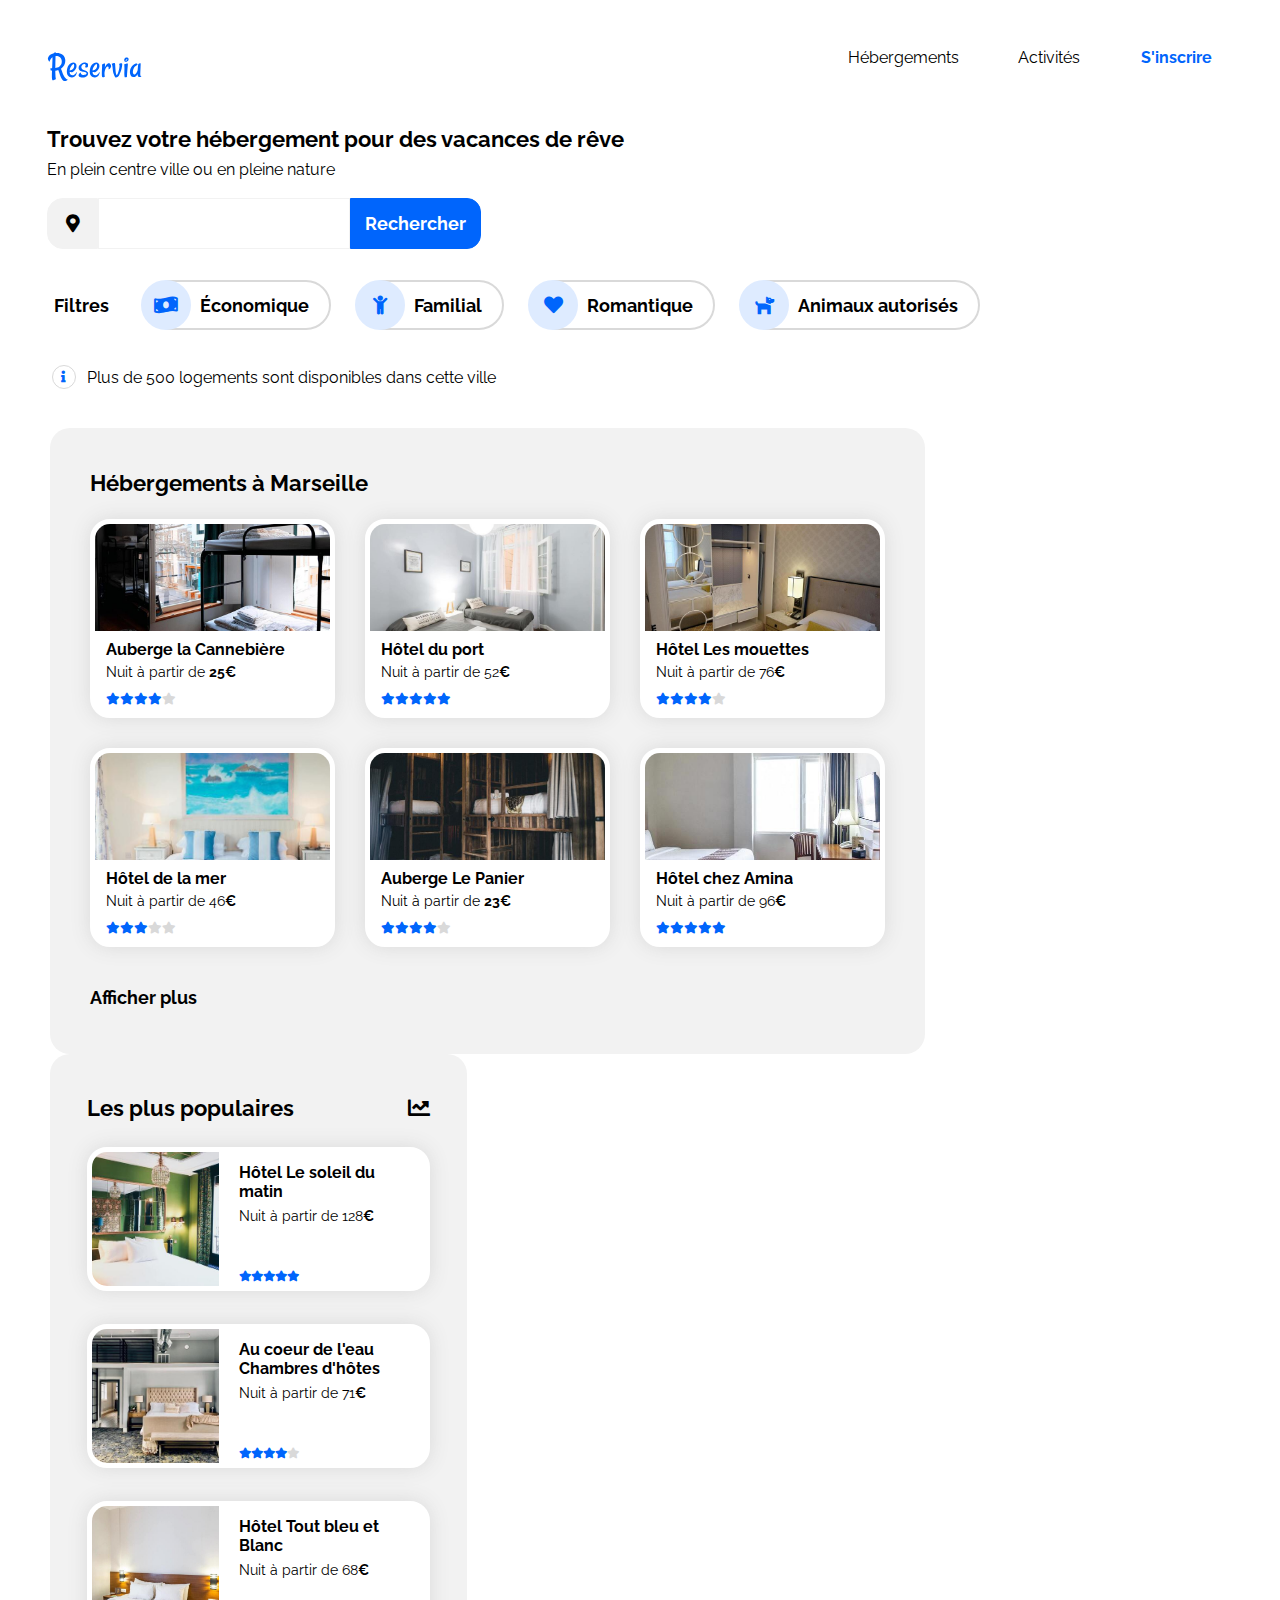
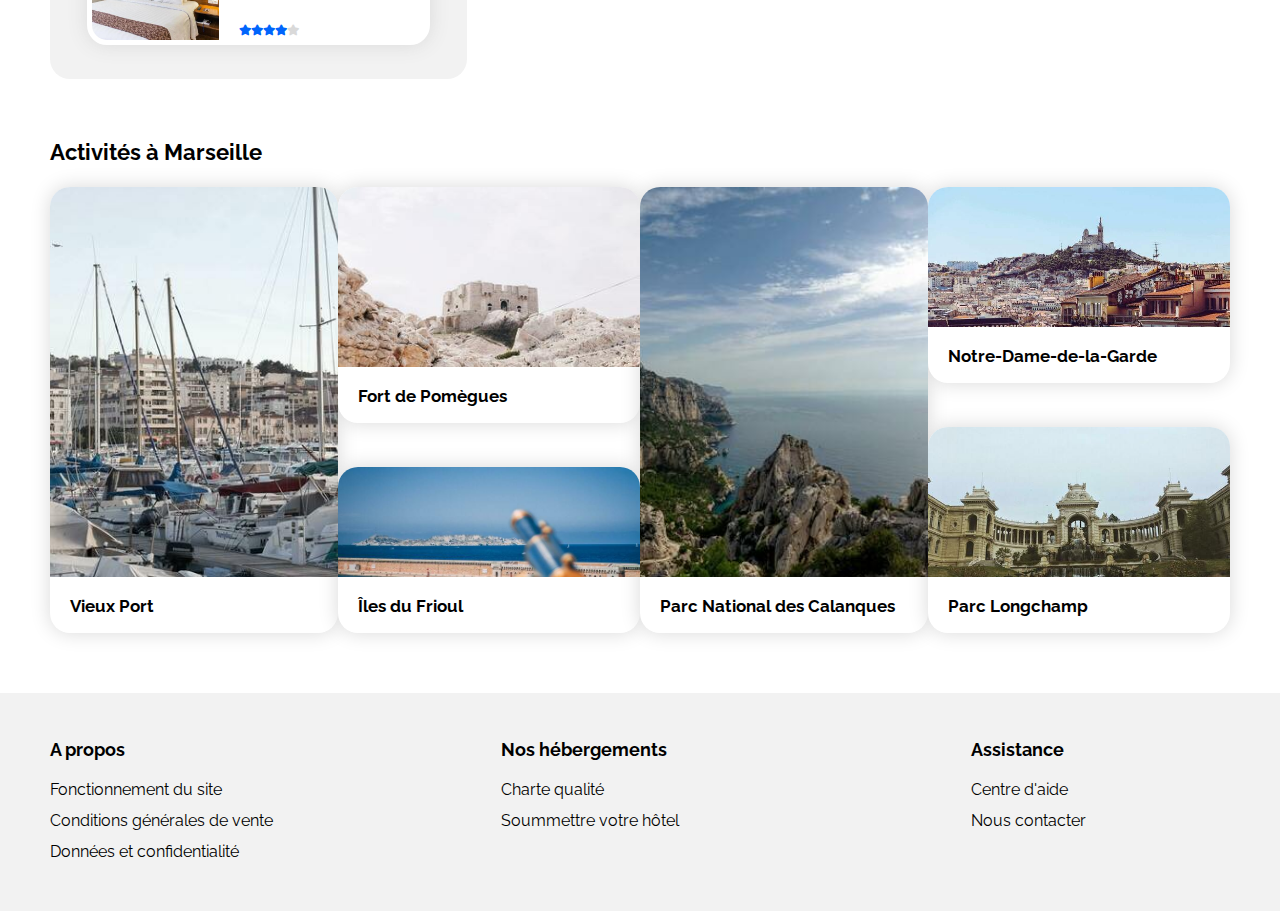
==== commit e08d2a72: "Ajout de la section research responsive" ====
--- a/reservia.html
+++ b/reservia.html
@@ -31,26 +31,29 @@
             <p><input type="text" name="city" /></p>
           </form>
           <strong>Rechercher</strong>
-        </div>
-        <ul id="filters" class="fa-ul">
-          <li><strong>Filtres</strong></li>
-          <li class="filter">
-            <span class="fa-li"><i class="fas fa-money-bill-wave"></i></span>
-            <strong>Économique</strong>
-          </li>
-          <li class="filter">
-            <span class="fa-li"><i class="fas fa-child"></i></span>
-            <strong>Familial</strong>
-          </li>
-          <li class="filter">
-            <span class="fa-li"><i class="fas fa-heart"></i></span>
-            <strong>Romantique</strong>
-          </li>
-          <li class="filter">
-            <span class="fa-li"><i class="fas fa-dog"></i></span>
-            <strong>Animaux autorisés</strong>
-          </li>
-        </ul>
+          <i class="fas fa-search"></i>
+        </div>
+        <div>
+          <h3>Filtres</h3>
+          <ul id="filters" class="fa-ul">
+            <li class="filter">
+              <span class="fa-li"><i class="fas fa-money-bill-wave"></i></span>
+              <strong>Économique</strong>
+            </li>
+            <li class="filter">
+              <span class="fa-li"><i class="fas fa-child"></i></span>
+              <strong>Familial</strong>
+            </li>
+            <li class="filter">
+              <span class="fa-li"><i class="fas fa-heart"></i></span>
+              <strong>Romantique</strong>
+            </li>
+            <li class="filter">
+              <span class="fa-li"><i class="fas fa-dog"></i></span>
+              <strong>Animaux autorisés</strong>
+            </li>
+          </ul>
+        </div>
         <div>
           <i class="fas fa-info"></i>
           <p>Plus de 500 logements sont disponibles dans cette ville</p>
@@ -221,13 +224,13 @@
           <a id="Parc_National" href="#">
             <div><img src="Sources/images/activites/4_small/kilyan-sockalingum-NR8-cBCN3aI-unsplash.jpg"
                 alt="Parc National des Calanques" /></div>
-              <strong>Parc National des Calanques</strong>
+            <strong>Parc National des Calanques</strong>
           </a>
           <div>
             <a id="Notre_Dame" href="#">
               <div><img src="Sources/images/activites/4_small/florian-wehde-xW9e8gdotxI-unsplash.jpg"
                   alt="Notre-Dame-de-la-Garde" /></div>
-                <strong>Notre-Dame-de-la-Garde</strong>
+              <strong>Notre-Dame-de-la-Garde</strong>
             </a>
             <a id="Parc_Longchamp" href="#">
               <div><img src="Sources/images/activites/4_small/lena-paulin-wH2-EJoDcV0-unsplash.jpg"
--- a/reservia.css
+++ b/reservia.css
@@ -16,13 +16,12 @@
     text-decoration: none;
 }
 
-p {
+h1, h2, h3, p, ul {
     margin: 0;
 }
 
 ul {
     list-style: none;
-    margin: 0;
     padding-inline-start: 0;
 }
 
@@ -38,40 +37,39 @@
     }
 
     header nav :nth-child(1) {
-        padding: 24px 0 28px 5.6%;
+        padding: 1.5rem 0 1.75rem 5.6%;
     }
 
     header nav :nth-child(2) {
         order: 3;
-        padding-left: 10.4%;
-        text-align: left;
-        width: 39.6%;
+        padding: 0 9.6% 0.8125rem 10.4%;
+        width: 30%;
     }
 
     header nav :nth-child(3) {
         order: 4;
-        padding-right: 17.6%;
-        text-align: right;
-        width: 32.4%;
+        padding: 0 17.6% 0.8125rem 16%;
+        width: 16.4%;
     }
 
     header nav :nth-child(4) {
         margin-left: auto;
         order: 2;
-        padding: 40px 5.6% 0 0;
+        padding: 2.5rem 5.6% 0 0;
         text-align: right;
         width: 44.4%;
     }
 
     header a {
-        border-bottom: 3px #F2F2F2 solid;
-        padding-bottom: 13px;
+        display: flex;
+        border-bottom: 0.1875rem #F2F2F2 solid;
+        justify-content: center;
     }
 }
 
 @media only screen and (min-width: 768px) {
     header nav :nth-child(1){
-        padding: 44px 0 37px 3.681%;
+        padding: 2.75rem 0 2.3125rem 3.681%;
     }
     
     header nav :nth-child(2) {
@@ -79,13 +77,13 @@
     }
 
     header nav :nth-child(4) {
-        padding: 48px 5.347% 0 3.194%;
+        padding: 3rem 5.347% 0 3.194%;
     }
 
     header a {
-        border-top: 2px white solid;
+        border-top: 0.125rem white solid;
         margin-left: 1.181%;
-        padding: 46px 1.528% 0 1.944%;
+        padding: 2.875rem 1.528% 0 1.944%;
     }
 }
 
@@ -103,8 +101,8 @@
 
 main a {
     background: white;
-    border-radius: 20px;
-    box-shadow: 0 0 20px #D9D9D9;
+    border-radius: 1.25rem;
+    box-shadow: 0 0 1.25rem #D9D9D9;
     color: black;
     display: flex;
     overflow: hidden;
@@ -113,139 +111,226 @@
 
 /* research */
 
-#research
-{
-    padding: 0 53px 38px 53px;
-}
-
-#research h1
-{
-    font-size: 22px;
-    margin: 0 0 8px 1px;
-}
-
-#research h1 + p
-{
-    font-size: 16px;
-    margin: 0 0 19px 2px;
-}
-
-#research p + div
-{
-    display: flex;
-    margin-bottom: 31px;
-}
-
-i[class="fas fa-map-marker-alt"]
-{
+@media only screen and (max-width: 767px) {
+    #research {
+        padding: 1.9375rem 5.6% 2.25rem 5.6%;
+    }
+
+    #research h1 {
+        margin-bottom: 0.8125rem;
+    }
+
+    #research h1 + p {
+        margin-bottom: 2.1875rem;
+    }
+
+    #research p + div {
+        margin-bottom: 2.0625rem;
+    }
+
+    form {
+        flex: 1;
+    }
+
+    input {
+        display: flex;
+        padding: 0.875rem 1.8125rem 0.875rem 0.875rem;
+        width: calc(100% - 1.8125rem);
+    }
+
+    #research div form + strong {
+        display: none;
+    }
+
+    i[class="fas fa-search"] {
+        align-items: center;
+        background-color: #0065FC;
+        border : 0.0625rem #0065FC solid;
+        border-radius: 1rem;
+        color: white;
+        display: flex;
+        font-size: 1.125rem;
+        height: 1.3125rem;
+        justify-content: center;
+        padding: 0.875rem;
+        min-width: 1.3125rem;
+    }
+
+    #research > :nth-child(4) {
+        margin-bottom: 1.125rem;
+    }
+
+    #research h3 {
+        font-size: 1.125rem;
+        margin-bottom: 0.9375rem;
+        width: 100%;
+    }
+
+    #filters {
+        margin-left: 0;
+        position: relative;
+        right: 0.875rem;
+    }
+
+    .filter {
+        margin-left: 2.375rem;
+        margin-bottom: 0.8125rem; 
+    }
+
+    .filter strong {
+        font-size: 0.9375rem;
+        padding: 0.875rem 1.25rem 0.875rem 2rem;   
+    }
+}
+
+@media only screen and (min-width: 768px) {
+    #research {
+        padding: 0 5.347% 2.4375rem 3.681%;
+    }
+
+    #research h1 {
+        margin-bottom: 0.5rem;
+    }
+
+    #research h1 + p {
+        margin-bottom: 1.1875rem;
+    }
+
+    #research p + div {
+        margin-bottom: 1.9375rem;
+    }
+
+    input {
+        padding: 0.875rem;
+    }
+
+    #research div form + strong {
+        background-color: #0065FC;
+        border : 0.0625rem #0065FC solid;
+        border-radius: 0 0.875rem 0.875rem 0;
+        color: white;
+        font-size: 1.125rem;
+        padding: 0.875rem;
+    }
+
+    i[class="fas fa-search"] {
+        display: none;
+    }
+
+    #research > :nth-child(4) {
+        display: flex;
+        margin-bottom: 0.6875rem;
+    }
+
+    #research h3 {
+        font-size: 1.125rem;
+        padding: 0.9375rem 0 0 0.625%;
+    }
+
+    #filters {
+        margin-left: 0.5rem;
+    }
+
+    .filter {
+        margin-left: 3.0625rem;
+        margin-bottom: 1.5rem; 
+    }
+
+    .filter strong {
+        font-size: 1.125rem;
+        padding: 0.8125rem 1.25rem 0.75rem 2rem;   
+    }
+
+    #research > :nth-child(5) > i {
+        margin-left: 0.417%;
+    }
+}
+
+#research h1 {
+    font-size: 1.375rem;
+}
+
+#research p + div {
+    display: flex;
+}
+
+i[class="fas fa-map-marker-alt"] {
     align-items: center;
     background-color: #F2F2F2;
-    border: 1px #F2F2F2 solid;
-    border-radius: 14px 0 0 14px;
-    display: flex;
-    font-size: 18px;
-    height: 21px;
+    border : 1px #F2F2F2 solid;
+    border-radius: 16px 0 0 16px;
+    display: flex;
+    font-size: 1.125rem;
+    height: 1.3125rem;
     justify-content: center;
     padding: 14px;
-    width: 21px;
-}
-
-input
-{
+    min-width: 1.3125rem;
+}
+
+input {
     border : 1px #F2F2F2 solid; 
     font-family: 'Raleway', sans-serif;
-    font-size: 18px;
+    font-size: 1.125rem;
     font-weight: bold;
-    padding: 14px;
-}
-
-#research div form + strong
-{
-    background-color: #0065FC;
-    border: 1px #0065FC solid;
-    border-radius: 0 14px 14px 0;
-    color: white;
-    font-size: 18px;
-    padding: 14px;
-}
-
-#filters
-{
+}
+
+#filters {
     display: flex;
     flex-wrap: wrap;
-    font-size: 18px;
-    justify-content: space-between;
-    margin: 0 0 37px 9px;
-    padding-left: 0;
-    width: 940px;
-}
-
-#filters li:first-child
-{
-    border: 2px white solid;
-    border-left: none;
-    margin: 12px 20px 12px 0px;
-}
-
-#filters li:nth-child(5)
-{
-    width: max-content;
-}
-
-.filter
-{
-    display: flex;
-}
-
-.filter i
-{
+}
+
+.filter { 
+    display: flex;
+}
+
+.filter i {
     align-items: center;
     background-color: #DEEBFF;
-    border: 2px #DEEBFF solid;
-    border-radius: 50px;
+    border : 0.125rem #DEEBFF solid;
+    border-radius: 3.125rem;
     color: #0065FC;
     display: flex;
-    font-size: 18px;
-    height: 21px;
+    font-size: 1.1875rem;
+    height: 1.375rem;
     justify-content: center;
-    left: 8px;
-    padding: 12px;
-    position: relative;
-    width: 21px;
-}
-
-.filter strong
-{
-    border: 2px #D9D9D9 solid;
-    border-radius: 0 50px 50px 0;
-    padding: 12px 20px 12px 32px;
-}
-
-.filter strong:hover
-{
+    left: 0.4375rem;
+    padding: 0.75rem;
+    position: relative;
+    min-width: 1.375rem;
+}
+
+.filter strong {
+    border: 0.125rem #D9D9D9 solid;
+    border-radius: 0 3.125rem 3.125rem 0;
+}
+
+.filter strong:hover {
     color: #0065FC;
 }
 
-#research :nth-child(5)
-{
+.filter:nth-child(4) {
+    width: max-content;
+}
+
+#research > :nth-child(5) {
+    display: flex;
+}
+
+#research > :nth-child(5) > i {
     align-items: center;
-    display: flex;
-    font-size: 16px;
-}
-
-i[class="fas fa-info"]
-{
-    align-items: center;
-    border: 1px #D9D9D9 solid;
-    border-radius: 50px;
+    border: 0.0625rem #D9D9D9 solid;
+    border-radius: 6.25rem;
     color: #0065FC;
     display: flex;
-    font-size: 12px;
-    height: 10px;
+    font-size: 0.75rem;
+    height: 0.625rem;
     justify-content: center;
-    margin: 0 10px 0 5px;
-    padding: 5px;
-    width: 10px;
+    padding: 0.375rem;
+    min-width: 0.625rem;
+}
+
+#research > :nth-child(5) > p {
+    margin: 0.1875rem 0 0 0.6875rem;
 }
 
 /*hostings*/
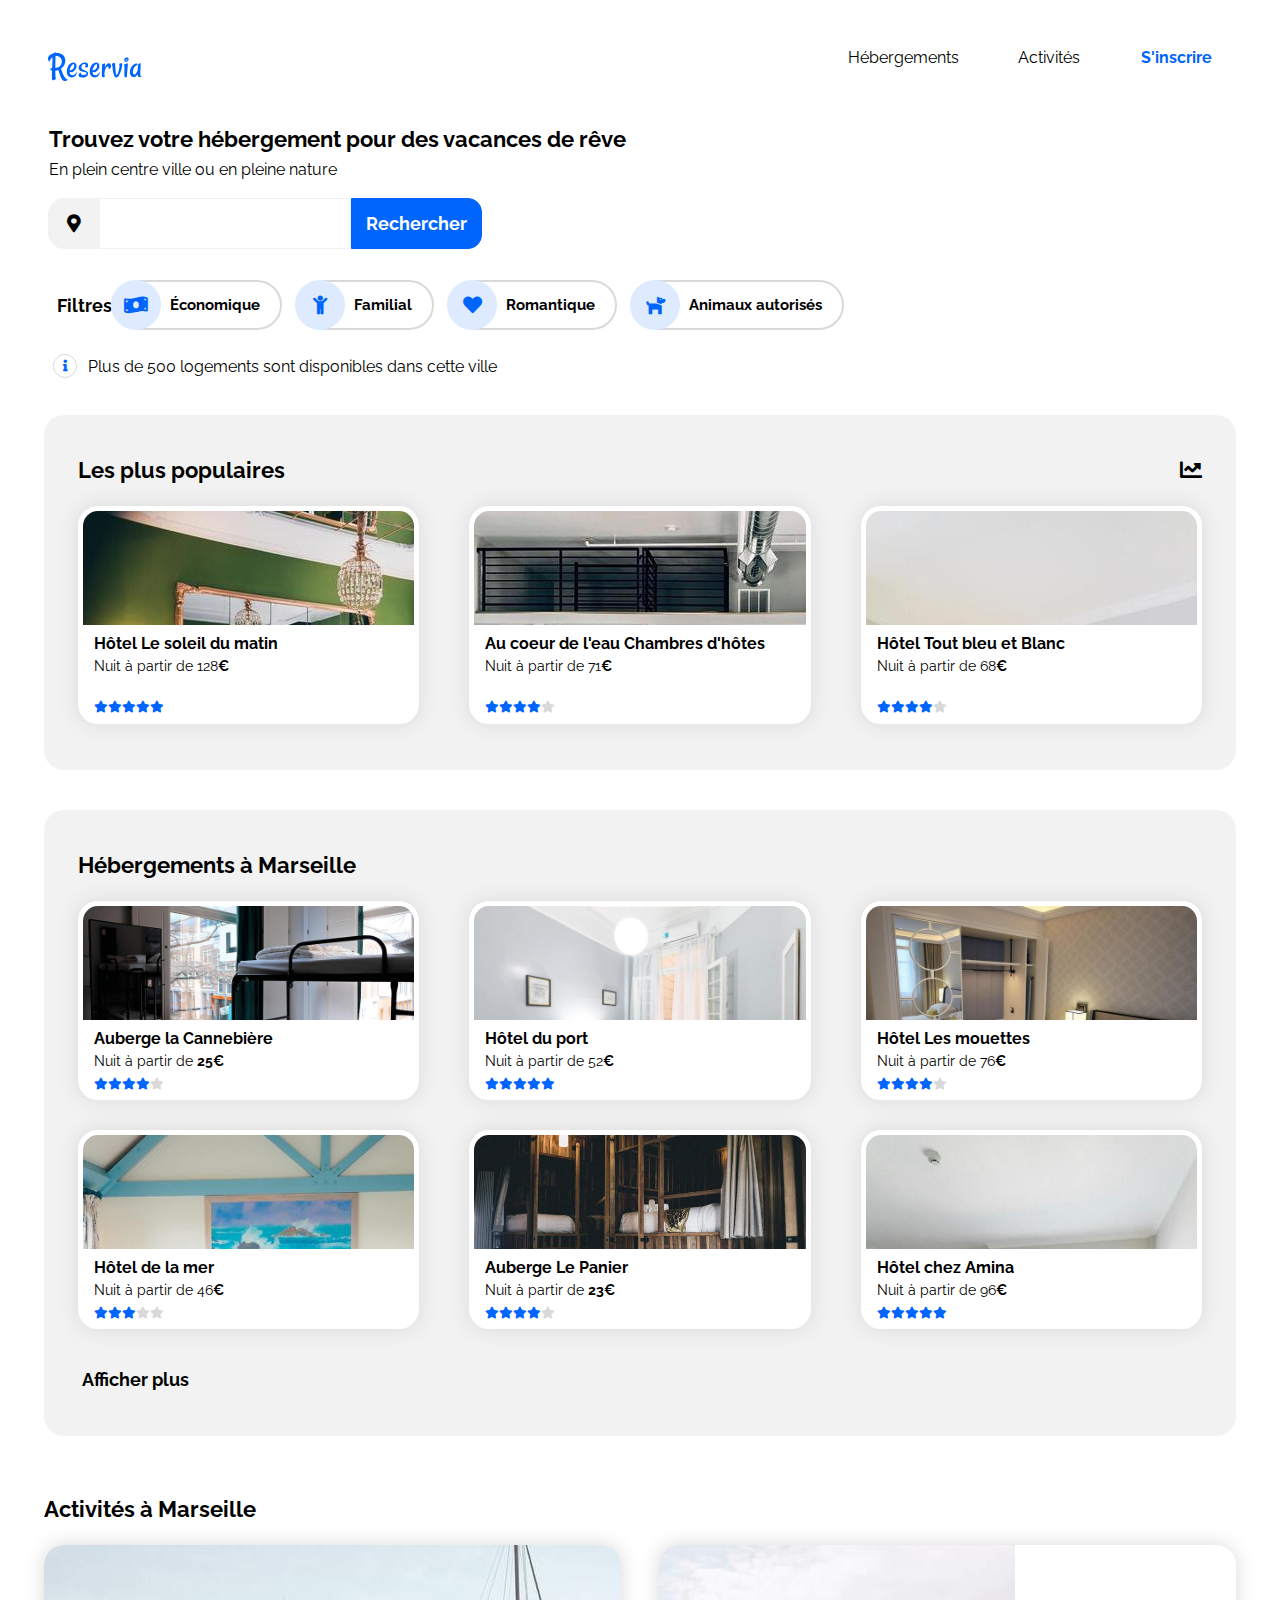
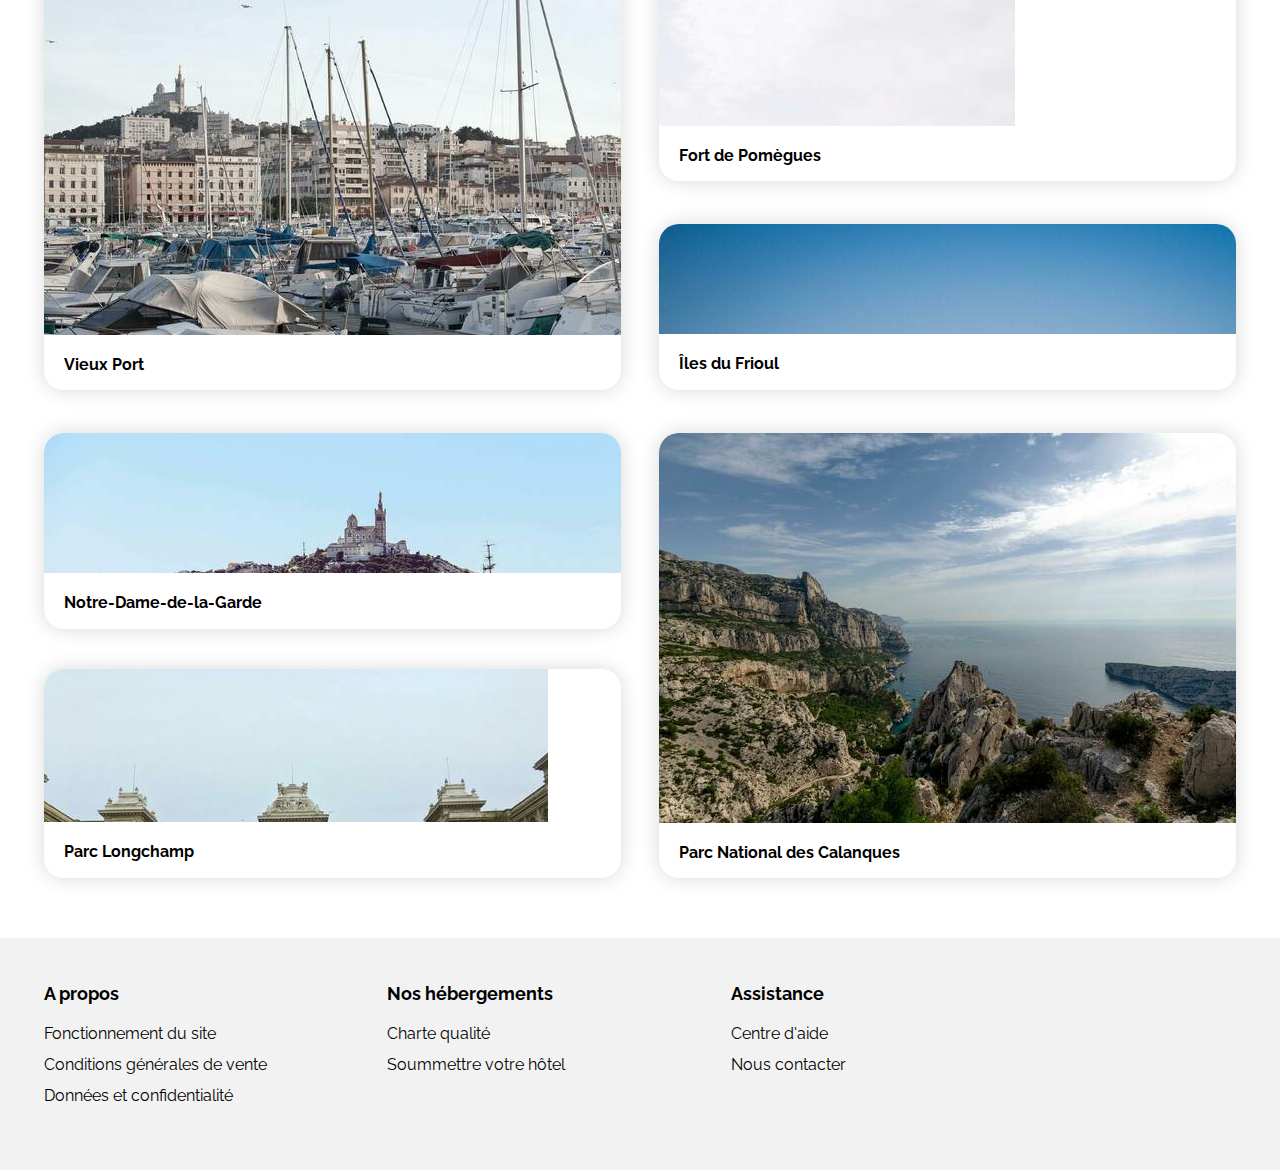
==== commit f9ed2e36: "Ajout du footer responsive" ====
--- a/reservia.html
+++ b/reservia.html
@@ -3,6 +3,7 @@
 
 <head>
   <meta charset="utf-8" />
+  <meta name="viewport" content="width=device-width,initial-scale=1">
   <link rel="stylesheet" href="reservia.css" />
   <link rel="stylesheet" href="fontawesome-free-5.15.2-web/css/all.css" />
   <link rel="preconnect" href="https://fonts.gstatic.com" />
@@ -204,38 +205,38 @@
       <section id="activities">
         <h2>Activités à Marseille</h2>
         <div>
-          <a id="Vieux_Port" href="#">
+          <a href="#">
             <div><img src="Sources/images/activites/4_small/reno-laithienne-QUgJhdY5Fyk-unsplash.jpg"
                 alt="Vieux Port" /></div>
-            <strong>Vieux Port</strong>
+            <h3>Vieux Port</h3>
           </a>
           <div>
-            <a id="Fort_de_Pomègues" href="#">
+            <a href="#">
               <div><img src="Sources/images/activites/4_small/paul-hermann-QFTrLdQIRhI-unsplash.jpg"
                   alt="Fort de Pomègues" /></div>
-              <strong>Fort de Pomègues</strong>
-            </a>
-            <a id="Îles_du_Frioul" href="#">
+              <h3>Fort de Pomègues</h3>
+            </a>
+            <a href="#">
               <div><img src="Sources/images/activites/4_small/kevin-hikari-rV_Qd1l-VXg-unsplash.jpg"
                   alt="Îles du Frioul" /></div>
-              <strong>Îles du Frioul</strong>
-            </a>
-          </div>
-          <a id="Parc_National" href="#">
+              <h3>Îles du Frioul</h3>
+            </a>
+          </div>
+          <a href="#">
             <div><img src="Sources/images/activites/4_small/kilyan-sockalingum-NR8-cBCN3aI-unsplash.jpg"
                 alt="Parc National des Calanques" /></div>
-            <strong>Parc National des Calanques</strong>
+            <h3>Parc National des Calanques</h3>
           </a>
           <div>
-            <a id="Notre_Dame" href="#">
+            <a href="#">
               <div><img src="Sources/images/activites/4_small/florian-wehde-xW9e8gdotxI-unsplash.jpg"
                   alt="Notre-Dame-de-la-Garde" /></div>
-              <strong>Notre-Dame-de-la-Garde</strong>
-            </a>
-            <a id="Parc_Longchamp" href="#">
+              <h3>Notre-Dame-de-la-Garde</h3>
+            </a>
+            <a href="#">
               <div><img src="Sources/images/activites/4_small/lena-paulin-wH2-EJoDcV0-unsplash.jpg"
                   alt="Parc Longchamp" /></div>
-              <strong>Parc Longchamp</strong>
+              <h3>Parc Longchamp</h3>
             </a>
           </div>
         </div>
--- a/reservia.css
+++ b/reservia.css
@@ -18,6 +18,14 @@
 
 h1, h2, h3, p, ul {
     margin: 0;
+}
+
+h1, h2 {
+    font-size: 1.375rem;
+}
+
+h3 {
+    font-size: 1rem;
 }
 
 ul {
@@ -103,10 +111,8 @@
     background: white;
     border-radius: 1.25rem;
     box-shadow: 0 0 1.25rem #D9D9D9;
-    color: black;
     display: flex;
     overflow: hidden;
-    text-decoration: none;
 }
 
 /* research */
@@ -173,8 +179,7 @@
     }
 
     .filter {
-        margin-left: 2.375rem;
-        margin-bottom: 0.8125rem; 
+        margin: 0 0 0.8125rem 2.375rem;
     }
 
     .filter strong {
@@ -185,15 +190,15 @@
 
 @media only screen and (min-width: 768px) {
     #research {
-        padding: 0 5.347% 2.4375rem 3.681%;
+        padding: 0 5.347% 2.3125rem 3.75%;
     }
 
     #research h1 {
-        margin-bottom: 0.5rem;
+        margin: 0 0 0.5rem 0.0625rem;
     }
 
     #research h1 + p {
-        margin-bottom: 1.1875rem;
+        margin: 0 0 1.1875rem 0.0625rem;
     }
 
     #research p + div {
@@ -224,7 +229,7 @@
 
     #research h3 {
         font-size: 1.125rem;
-        padding: 0.9375rem 0 0 0.625%;
+        padding: 0.9375rem 0 0 0.5625rem;
     }
 
     #filters {
@@ -232,8 +237,7 @@
     }
 
     .filter {
-        margin-left: 3.0625rem;
-        margin-bottom: 1.5rem; 
+        margin: 0 0 1.5rem 3.0625rem;
     }
 
     .filter strong {
@@ -241,13 +245,28 @@
         padding: 0.8125rem 1.25rem 0.75rem 2rem;   
     }
 
-    #research > :nth-child(5) > i {
-        margin-left: 0.417%;
-    }
-}
-
-#research h1 {
-    font-size: 1.375rem;
+    #research > :nth-child(5) {
+        margin-left: 0.3125rem;
+    }
+}
+
+@media only screen and (min-width: 768px) and (max-width: 1439px) {
+    
+
+    #filters {
+        margin-left: 0;
+        position: relative;
+        right: 0.875rem;
+    }
+
+    .filter {
+        margin: 0 0 0.8125rem 2.375rem;
+    }
+
+    .filter strong {
+        font-size: 0.9375rem;
+        padding: 0.875rem 1.25rem 0.875rem 2rem;   
+    }
 }
 
 #research p + div {
@@ -257,18 +276,18 @@
 i[class="fas fa-map-marker-alt"] {
     align-items: center;
     background-color: #F2F2F2;
-    border : 1px #F2F2F2 solid;
-    border-radius: 16px 0 0 16px;
+    border : 0.0625rem #F2F2F2 solid;
+    border-radius: 1rem 0 0 1rem;
     display: flex;
     font-size: 1.125rem;
     height: 1.3125rem;
     justify-content: center;
-    padding: 14px;
+    padding: 0.875rem;
     min-width: 1.3125rem;
 }
 
 input {
-    border : 1px #F2F2F2 solid; 
+    border : 0.0625rem #F2F2F2 solid; 
     font-family: 'Raleway', sans-serif;
     font-size: 1.125rem;
     font-weight: bold;
@@ -318,7 +337,7 @@
 
 #research > :nth-child(5) > i {
     align-items: center;
-    border: 0.0625rem #D9D9D9 solid;
+    border : 0.0625rem #D9D9D9 solid;
     border-radius: 6.25rem;
     color: #0065FC;
     display: flex;
@@ -333,71 +352,332 @@
     margin: 0.1875rem 0 0 0.6875rem;
 }
 
-/*hostings*/
-
-#hostings
-{
-    align-content: space-between;
-    display: flex;
-    flex-wrap: wrap;
-    justify-content: space-between;
-    padding: 0 50px 60px 50px;
-}
-
-#hostings section
-{
-    background: #F2F2F2;
-    border-radius: 20px;
-    display: flex;
+/* hostings */
+
+@media only screen and (max-width: 767px) {
+    #hostings {
+        display: flex;
+        flex-direction: column;
+    }
+
+    #hostings section {
+        order: 2;
+        padding: 2.25rem 5.6% 3.3125rem 5.6%;
+    }
+
+    #hostings section h2 {
+        margin-bottom: 1.1875rem;
+    }
+
+    #hostings section > :nth-child(2) {
+        display: flex;
+        flex-direction: column;
+        height: 78.375rem;
+        justify-content: space-between;
+        margin-bottom: 1.9375rem;
+    }
+
+    #hostings section a div {
+        display: flex;
+        margin-bottom: 0.5625rem;
+        max-height: 7.125rem;
+    }
+
+    #hostings section h3 {
+        margin-bottom: 0.3125rem;
+    }
+
+    #hostings section p {
+        margin-bottom: 0.25rem;
+    }
+
+    aside {
+        flex: 1;
+        order: 1;
+        padding: 2.375rem 5.6% 2.3125rem 5.6%;
+    }
+
+    aside > :nth-child(1) {
+        margin-bottom: 1.675rem;
+    }
+
+    aside > :nth-child(2) {
+        height: 28.3125rem;
+        display: flex;
+        flex-direction: column;
+        justify-content: space-between;
+    }
+    
+    aside a {
+        border: 0.3125rem white solid;
+        height: 8.375rem;
+    }
+    
+    aside a > :nth-child(1) {
+        width: 7.9375rem;
+        height: 8.375rem;
+        overflow: hidden;
+    }
+    
+    aside a > :nth-child(2){
+        display: flex;
+        flex: 1;
+        flex-direction: column;
+        padding-top: 0.6875rem;
+    }
+    
+    img[alt="Hôtel Le soleil du matin"]
+    {
+        bottom: 0.375rem;
+        height: auto;
+        position: relative;
+        right: 2.75rem;
+        width: 13.5rem;
+    }
+    
+    img[alt*="Au coeur de l'eau"]
+    {
+        bottom: 0.25rem;
+        height: auto;
+        position: relative;
+        right: 2.0625rem;
+        width: 11.75rem;
+    }
+    
+    img[alt="Hôtel Tout bleu et Blanc"]
+    {
+        bottom: 2.25rem;
+        height: auto;
+        position: relative;
+        right: 0.375rem;
+        width: 8.625rem;
+    }
+
+    aside h3, aside p {
+        margin: 0 0.9375rem 0.4375rem 1.25rem;
+    }
+    
+    aside p {
+        font-size: 0.875rem;
+    }
+    
+    aside ul {
+        display: flex;
+        margin: auto 0.9375rem 0.375rem 1.25rem;
+    }
+    
+    aside li i {
+        color: #0065FC;
+        font-size: 0.6875rem;
+    }
+}
+
+@media only screen and (min-width: 768px) {
+    #hostings {
+        display: flex;
+        padding: 0 3.472% 3.75rem 3.472%; 
+    }
+
+    #hostings section {
+        border-radius: 1.25rem;
+        background: #F2F2F2;
+        padding: 2.625rem 2.78% 2.875rem 2.78%;
+    }
+
+    #hostings section h2 {
+        margin-bottom: 1.4375rem;
+    }
+
+    #hostings section > :nth-child(2) {
+        align-content: space-between;
+        display: flex;
+        flex-wrap: wrap;
+        justify-content: space-between;
+        height: 26.75rem;
+        margin-bottom: 2.5rem;
+    }
+
+    #hostings section a {
+        width: 29.5%;
+    }
+
+    #hostings section a div {
+        max-height: 7.125rem;
+        margin-bottom: 0.5625rem;
+        overflow: hidden;
+    }
+
+    #hostings section h3 {
+        margin-bottom: 0.3125rem;
+    }
+
+    #hostings section p {
+        margin-bottom: 0.25rem;
+    }
+
+    #hostings section > :nth-child(3) {
+        margin-left: 0.25rem;
+    }
+}
+
+@media only screen and (min-width: 768px) and (max-width: 1439px) {
+    #hostings {
+        flex-direction: column;
+    }
+
+    #hostings section {
+        order: 2;
+    }
+
+    aside {
+        order: 1;
+        border-radius: 1.25rem;
+        background: #F2F2F2;
+        margin-bottom: 2.5rem;
+        padding: 2.625rem 2.78% 2.875rem 2.78%;
+    }
+
+    aside > :nth-child(1) {
+        margin-bottom: 1.4375rem;
+    }
+
+    aside > :nth-child(2) {
+        display: flex;
+        justify-content: space-between;
+    }
+
+    aside a {
+        display: flex;
+        flex-direction: column;
+        width: 29.5%;
+        border: 0.3125rem white solid;
+    }
+
+    aside a > :nth-child(1) {
+        height: 7.125rem;
+        overflow: hidden;
+    }
+
+    aside a > :nth-child(2) {
+        display: flex;
+        flex-direction: column;
+        height: 81px;
+        padding: 9px 11px 4px 0;
+    }
+
+    aside h3 {
+        margin-bottom: 0.3125rem;
+    }
+
+    aside p {
+        font-size: 0.875rem;
+        margin-bottom: 0.25rem;
+    }
+
+    aside ul {
+        margin-top: auto;
+        display: flex;
+    }
+    
+    aside li i {
+        color: #0065FC;
+        font-size: 0.75rem;
+    }
+}
+
+@media only screen and (min-width: 1440px) {
+    #hostings section {
+        width: 65.672%;
+    }
+
+    aside {
+        padding: 2.375rem 5.6% 2.3125rem 5.6%;
+    }
+
+    aside > :nth-child(1) {
+        margin-bottom: 1.675rem;
+    }
+
+    aside > :nth-child(2) {
+        height: 28.3125rem;
+        display: flex;
+        flex-direction: column;
+        justify-content: space-between;
+    }
+    
+    aside a {
+        border: 0.3125rem white solid;
+        height: 8.375rem;
+    }
+    
+    aside a > :nth-child(1) {
+        width: 7.9375rem;
+        height: 8.375rem;
+        overflow: hidden;
+    }
+    
+    aside a > :nth-child(2){
+        display: flex;
+        flex: 1;
+        flex-direction: column;
+        padding-top: 0.6875rem;
+    }
+    
+    img[alt="Hôtel Le soleil du matin"]
+    {
+        bottom: 0.375rem;
+        height: auto;
+        position: relative;
+        right: 2.75rem;
+        width: 13.5rem;
+    }
+    
+    img[alt*="Au coeur de l'eau"]
+    {
+        bottom: 0.25rem;
+        height: auto;
+        position: relative;
+        right: 2.0625rem;
+        width: 11.75rem;
+    }
+    
+    img[alt="Hôtel Tout bleu et Blanc"]
+    {
+        bottom: 2.25rem;
+        height: auto;
+        position: relative;
+        right: 0.375rem;
+        width: 8.625rem;
+    }
+
+    aside h3, aside p {
+        margin: 0 0.9375rem 0.4375rem 1.25rem;
+    }
+    
+    aside p {
+        font-size: 0.875rem;
+    }
+    
+    aside ul {
+        display: flex;
+        margin: auto 0.9375rem 0.375rem 1.25rem;
+    }
+    
+    aside li i {
+        color: #0065FC;
+        font-size: 0.6875rem;
+    }
+}
+
+#hostings section a {
+    border: 0.3125rem white solid;
     flex-direction: column;
-    height: max-content;
-    padding: 42px 40px 46px 40px;
-}
-
-#hostings section h2
-{
-    font-size: 22px;
-    margin: 0 0 23px 0;
-}
-
-#hostings section h2 + div
-{
-    align-content: space-between;
-    display: flex;
-    flex-wrap: wrap;
-    height: 428px;
-    justify-content: space-between;
-    margin: 0 0 40px 0;
-    width: 795px;
-}
-
-#hostings section a
-{
-    border: 5px white solid;
-    flex-direction: column;
-    height: 189px;
-    width: 235px;
-}
-
-#hostings section a div
-{
-    height: 114px;
-    margin-bottom: 9px;
-    overflow: hidden;
-    width: 235px;
-}
-
-#hostings section img
-{
-    height: auto;
-    width: 244px;
-    position: relative;
-    right: 4px;
-}
-
-img[alt="Auberge la Cannebière"], img[alt="Hôtel Les mouettes"]
-{
-    bottom: 24px;
+    height: 11.8125rem;
+}
+
+#hostings section img {
+    max-width: 100%;
+    object-fit: cover;
 }
 
 img[alt="Hôtel du port"]
@@ -420,334 +700,219 @@
     bottom: 126px;
 }
 
-#hostings section h3
-{
-    font-size: 16px;
-    margin: 0 0 5px 11px;
-}
-
-#hostings section p
-{
-    font-size: 14px;
-    margin: 0 0 8px 11px;
-}
-
-#hostings section ul
-{
-    display: flex;
-    margin: 0 0 6px 11px;
-}
-
-#hostings section i
-{
+#hostings h3, #hostings p, #hostings ul {
+    margin-left: 0.6875rem;
+} 
+
+#hostings section p {
+    font-size: 0.875rem;
+}
+
+#hostings section ul {
+    display: flex;
+}
+
+#hostings section i {
     color: #0065FC;
-    font-size: 12px;
-}
-
-#hostings .grey i
-{
+    font-size: 0.75rem;
+}
+
+#hostings .grey i {
     color: #D9D9D9;
 }
 
-#hostings section div + strong
-{
-    font-size: 18px;
-}
-
-/*aside*/
-
-aside
-{
+#hostings section > :nth-child(3) {
+    font-size: 1.125rem;
+}
+
+aside {
     background: #F2F2F2;
-    border-radius: 20px;
     display: flex;
     flex-direction: column;
-    padding: 41px 37px 34px 37px;
-}
-
-aside > div
-{
+}
+
+aside > :nth-child(1) {
     display: flex;
     justify-content: space-between;
-    margin-bottom: 26px;
-}
-
-aside h2
-{
-    font-size: 22px;
-    margin: 0;
-}
-
-aside h2 + i
-{
-    font-size: 22px;
+}
+
+aside > :nth-child(1) i {
+    font-size: 1.375rem;
     position: relative;
-    top: 2px;
-}
-
-aside > div + div
-{
-    display: flex;
-    flex-direction: column;
-    height: 498px;
-    justify-content: space-between;
-    margin-bottom: 0;
-}
-
-aside a
-{
-    background: white;
-    border: 5px white solid;
-    border-radius: 20px;
-    box-shadow: 0 0 20px #D9D9D9;
-    display: flex;
-    height: 134px;
+    top: 0.125rem;
+}
+
+/* activities */
+
+@media only screen and (max-width: 767px) {
+    #activities {
+        padding: 0 5.6% 25px 5.6%;
+    }
+
+    #activities h2 {
+        margin-bottom: 1.75rem;
+    }
+
+    #activities > :nth-child(2) {
+        display: flex;
+        flex-direction: column;
+    }
+
+    #activities a {
+        flex-direction: column;
+        height: 11.875rem;
+        margin-bottom: 1.5rem;
+    }
+
+    #activities a div {
+        height: 8.375rem;
+    }
+}
+
+@media only screen and (min-width: 768px) {
+    #activities {
+        padding: 0 3.472% 60px;
+    }
+
+    #activities h2 {
+        margin-bottom: 23px;
+    }
+
+    #activities > :nth-child(2) {
+        align-content: space-between;
+        display: flex;
+        flex-wrap: wrap;
+        justify-content: space-between;
+        height: 933px;
+    }
+
+    #activities > :nth-child(2) > :nth-child(2n) {
+        display: flex;
+        justify-content: space-between;
+    }
+
+    #activities > :nth-child(2) > :nth-child(2n) a {
+        display: flex;
+        flex-direction: column;
+    }
+
+    #activities > :nth-child(2) > :nth-child(n) {
+        flex-direction: column;
+        height: 445px;
+        width: 48.396%;
+    }
+
+    #activities > :nth-child(2) > :nth-child(3) {
+        order: 4;
+    }
+
+    #activities > :nth-child(2) > :nth-child(4) {
+        order: 3;
+    }
+
+    #activities > :nth-child(2) > :nth-child(2) > :nth-child(1) {
+        height: 236px;
+    }
+
+    #activities > :nth-child(2) > :nth-child(2) > :nth-child(2) {
+        height: 166px;
+    }
+
+    #activities > :nth-child(2) > :nth-child(4) > :nth-child(1) {
+        height: 196px;
+    }
+
+    #activities > :nth-child(2) > :nth-child(4) > :nth-child(2) {
+        height: 209px;
+    }
+
+    #activities a div {
+        height: 390px;
+    }
+
+    #activities > :nth-child(2) > :nth-child(2) > :nth-child(1) div {
+        height: 181px;
+    }
+
+    #activities > :nth-child(2) > :nth-child(2) > :nth-child(2) div {
+        height: 110px;
+    }
+
+    #activities > :nth-child(2) > :nth-child(4) > :nth-child(1) div {
+        height: 140px;
+    }
+
+    #activities > :nth-child(2) > :nth-child(4) > :nth-child(2) div {
+        height: 153px;
+    }
+}
+
+@media only screen and (min-width: 1440px) {
+    #activities > :nth-child(2) > :nth-child(n) {
+        width: 22.5373%;
+    }
+}
+
+#activities a div {
+    margin-bottom: 1.25rem;
     overflow: hidden;
-    width: 333px;
-}
-
-aside a > div
-{
-    width: 127px;
-    height: 134px;
-    overflow: hidden;
-}
-
-aside a > div + div
-{
-    display: flex;
-    flex-direction: column;
-    width: 206px;
-    height: 134px;
-}
-
-img[alt="Hôtel Le soleil du matin"]
-{
-    bottom: 6px;
-    height: auto;
-    position: relative;
-    right: 44px;
-    width: 216px;
-}
-
-img[alt*="Au coeur de l'eau"]
-{
-    bottom: 4px;
-    height: auto;
-    position: relative;
-    right: 33px;
-    width: 188px;
-}
-
-
-img[alt="Hôtel Tout bleu et Blanc"]
-{
-    bottom: 36px;
-    height: auto;
-    position: relative;
-    right: 6px;
-    width: 138px;
-}
-
-aside h3
-{
-    font-size: 16px;
-    margin: 11px 10px 7px 20px;
-}
-
-aside p
-{
-    font-size: 14px;
-    margin: 0 10px 41px 20px;
-}
-
-aside ul
-{
-    display: flex;
-    margin: 0 10px 2px 20px;
-}
-
-aside li i
-{
-    color: #0065FC;
-    font-size: 11px;
-}
-
-/*activities*/
-
-#activities
-{
-    padding: 0 50px 60px 50px;
-}
-
-#activities h2
-{
-    font-size: 22px;
-    margin: 0 0 22px 0;
-}
-
-#activities h2 + div
-{
-    display: flex;
-    justify-content: space-between;
-}
-
-#activities a
-{
-    background: white;
-    border-radius: 20px;
-    box-shadow: 0 0 20px #D9D9D9;
-    display: flex;
-    flex-direction: column;
-    overflow: hidden;
-    width: 302px;
-}
-
-#activities div > div
-{
-    display: flex;
-    flex-direction: column;
-    justify-content: space-between;
-}
-
-#activities strong
-{
-    font-size: 17px;
-    margin: 19px 20px 0 20px;
-}
-
-#Vieux_Port, #Parc_National
-{
-    height: 446px;
-}
-#Vieux_Port div, #Parc_National div
-{
-    height: 390px;
-    overflow: hidden;
-    width: 302px;
-}
-
-#Vieux_Port img
-{
-    width: 670px;
-    height: auto;
-    position: relative;
-    right: 186px;
-}
-
-#Parc_National img
-{
-    width: 660px;
-    height: auto;
-    position: relative;
-    right: 180px;
-}
-
-#Fort_de_Pomègues
-{
-    height: 236px;
-}
-
-#Fort_de_Pomègues div
-{
-    height: 180px;
-    overflow: hidden;
-    width: 302px;
-}
-
-#Fort_de_Pomègues img
-{
-    width: 302px;
-    height: auto;
-    position: relative;
-    bottom: 110px;
-}
-
-#Îles_du_Frioul
-{
-    height: 166px;
-}
-
-#Îles_du_Frioul div
-{
-    height: 110px;
-    overflow: hidden;
-    width: 302px;
-}
-
-#Îles_du_Frioul img
-{
-    height: auto;
-    width: 302px;
-    position: relative;
-    bottom: 18px;
-}
-
-#Notre_Dame
-{
-    height: 196px;
-}
-
-#Notre_Dame div
-{
-    height: 140px;
-    overflow: hidden;
-    width: 302px;
-}
-
-#Notre_Dame img
-{
-    height: auto;
-    width: 302px;
-}
-
-#Parc_Longchamp
-{
-    height: 206px;
-}
-
-#Parc_Longchamp div
-{
-    height: 150px;
-    overflow: hidden;
-    width: 302px;
-}
-
-#Parc_Longchamp img
-{
-    height: auto;
-    width: 302px;
-    position: relative;
-    bottom: 12px;
+}
+
+#activities a h3 {
+    margin-left: 1.25rem;
 }
 
 /*footer*/
 
-footer
-{
+footer {
     background-color: #F2F2F2;
     display: flex;
-    padding: 46px 50px 38px 50px;
-}
-
-footer h3
-{
-    font-size: 18px;
-    margin: 0 0 20px 0;
-}
-
-footer li
-{
-    font-size: 16px;
-    margin: 0 0 12px 0;
-}
-
-footer section:nth-child(2)
-{
-    padding: 0 0 0 228px;
-}
-
-footer section:nth-child(3)
-{
-    padding: 0 0 0 292px;
+}
+
+@media only screen and (max-width: 767px) {
+    footer {
+        flex-direction: column; 
+        padding: 2.8125rem 5.6% 2.125rem;
+    }
+
+    footer > :nth-child(1) {
+        margin-bottom: 1.75rem;
+    }
+
+    footer > :nth-child(2) {
+        margin-bottom: 2.4375rem;
+    }
+}
+
+@media only screen and (min-width: 768px) {
+    footer {
+        padding: 45px 3.472% 53px;
+    }
+
+    footer > :nth-child(1) {
+        margin-right: 10%;
+    }
+
+    footer > :nth-child(2) {
+        margin-right: 14%;
+    }
+}
+
+@media only screen and (min-width: 1440px) {
+    footer > :nth-child(1) {
+        margin-right: 16.94%;
+    }
+
+    footer > :nth-child(2) {
+        margin-right: 21.79%;
+    }
+}
+
+footer h3 {
+    font-size: 1.125rem;
+    margin-bottom: 1.25rem;
+}
+
+footer li {
+    margin-bottom: 0.75rem;
 }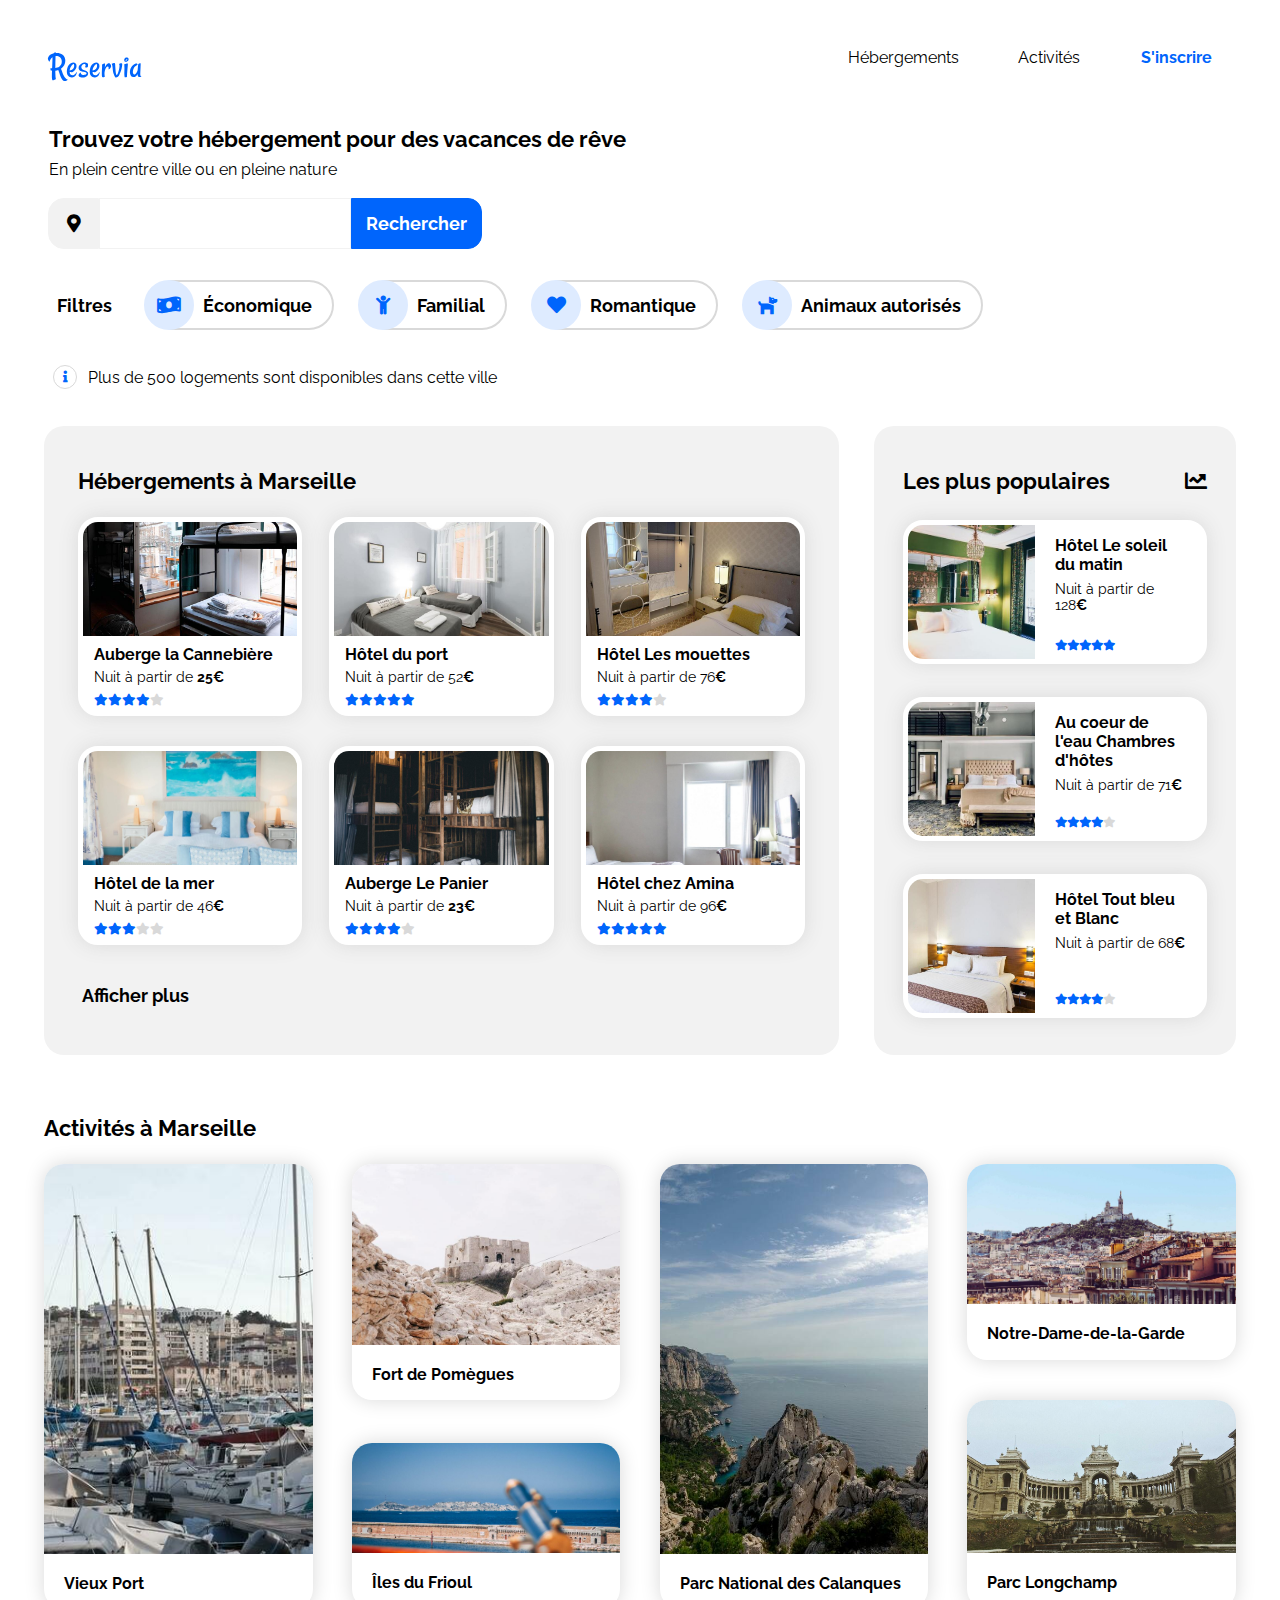
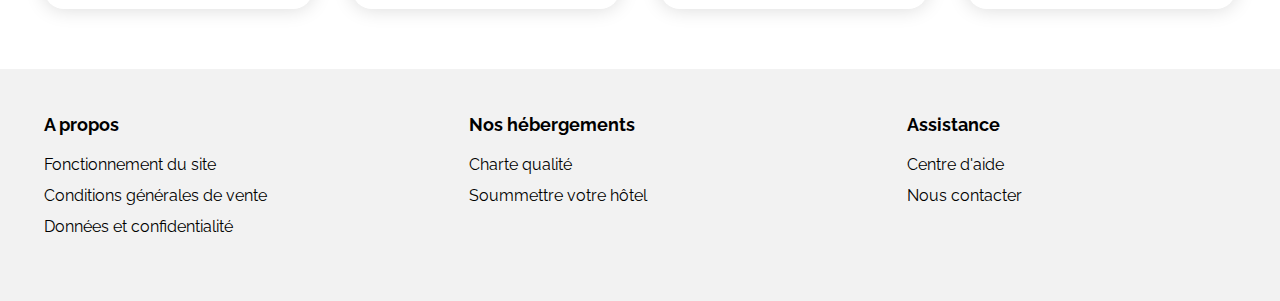
==== commit 1cee8043: "Ajout de la balise picture" ====
--- a/reservia.html
+++ b/reservia.html
@@ -105,8 +105,11 @@
               </ul>
             </a>
             <a href="#">
-              <div><img src="Sources/images/hebergements/4_small/annie-spratt-Eg1qcIitAuA-unsplash.jpg"
-                  alt="Hôtel de la mer" /></div>
+              <picture>
+                <source srcset="Sources/images/hebergements/3_medium/annie-spratt-Eg1qcIitAuA-unsplash.jpg" media="(min-width: 500px)">
+                <img src="Sources/images/hebergements/4_small/annie-spratt-Eg1qcIitAuA-unsplash.jpg"
+                  alt="Hôtel de la mer">
+              </picture>
               <h3>Hôtel de la mer</h3>
               <p>Nuit à partir de 46<strong>€</strong></p>
               <ul>
@@ -118,8 +121,11 @@
               </ul>
             </a>
             <a href="#">
-              <div><img src="Sources/images/hebergements/4_small/nicate-lee-kT-ZyaiwBe0-unsplash.jpg"
-                  alt="Auberge Le Panier" /></div>
+              <picture>
+                <source srcset="Sources/images/hebergements/3_medium/nicate-lee-kT-ZyaiwBe0-unsplash.jpg" media="(min-width: 750px)">
+                <img src="Sources/images/hebergements/4_small/nicate-lee-kT-ZyaiwBe0-unsplash.jpg"
+                  alt="Auberge Le Panier" />
+              </picture>
               <h3>Auberge Le Panier</h3>
               <p>Nuit à partir de <strong>23€</strong></p>
               <ul>
@@ -131,8 +137,11 @@
               </ul>
             </a>
             <a href="#">
-              <div><img src="Sources/images/hebergements/4_small/febrian-zakaria-M6S1WvfW68A-unsplash.jpg"
-                  alt="Hôtel chez Amina" /></div>
+              <picture>
+                <source srcset="Sources/images/hebergements/3_medium/febrian-zakaria-M6S1WvfW68A-unsplash.jpg" media="(min-width: 545px)">
+                <img src="Sources/images/hebergements/4_small/febrian-zakaria-M6S1WvfW68A-unsplash.jpg"
+                  alt="Hôtel chez Amina" />
+              </picture>                  
               <h3>Hôtel chez Amina</h3>
               <p>Nuit à partir de 96<strong>€</strong></p>
               <ul>
@@ -212,30 +221,42 @@
           </a>
           <div>
             <a href="#">
-              <div><img src="Sources/images/activites/4_small/paul-hermann-QFTrLdQIRhI-unsplash.jpg"
+              <div><img src="Sources/images/activites/3_medium/paul-hermann-QFTrLdQIRhI-unsplash.jpg"
                   alt="Fort de Pomègues" /></div>
               <h3>Fort de Pomègues</h3>
             </a>
             <a href="#">
-              <div><img src="Sources/images/activites/4_small/kevin-hikari-rV_Qd1l-VXg-unsplash.jpg"
-                  alt="Îles du Frioul" /></div>
+              <picture>
+                <source srcset="Sources/images/activites/3_medium/kevin-hikari-rV_Qd1l-VXg-unsplash.jpg" media="(min-width: 740px)">
+                <img src="Sources/images/activites/4_small/kevin-hikari-rV_Qd1l-VXg-unsplash.jpg"
+                  alt="Îles du Frioul" />
+              </picture>
               <h3>Îles du Frioul</h3>
             </a>
           </div>
           <a href="#">
-            <div><img src="Sources/images/activites/4_small/kilyan-sockalingum-NR8-cBCN3aI-unsplash.jpg"
-                alt="Parc National des Calanques" /></div>
+            <picture>
+              <source srcset="Sources/images/activites/3_medium/kilyan-sockalingum-NR8-cBCN3aI-unsplash.jpg" media="(min-width: 695px)">
+              <img src="Sources/images/activites/4_small/kilyan-sockalingum-NR8-cBCN3aI-unsplash.jpg"
+                alt="Parc National des Calanques" />
+            </picture>
             <h3>Parc National des Calanques</h3>
           </a>
           <div>
             <a href="#">
-              <div><img src="Sources/images/activites/4_small/florian-wehde-xW9e8gdotxI-unsplash.jpg"
-                  alt="Notre-Dame-de-la-Garde" /></div>
+              <picture>
+                <source srcset="Sources/images/activites/3_medium/florian-wehde-xW9e8gdotxI-unsplash.jpg" media="(min-width: 675px)">
+                <img src="Sources/images/activites/4_small/florian-wehde-xW9e8gdotxI-unsplash.jpg"
+                  alt="Notre-Dame-de-la-Garde" />
+              </picture>
               <h3>Notre-Dame-de-la-Garde</h3>
             </a>
             <a href="#">
-              <div><img src="Sources/images/activites/4_small/lena-paulin-wH2-EJoDcV0-unsplash.jpg"
-                  alt="Parc Longchamp" /></div>
+              <picture>
+                <source srcset="Sources/images/activites/3_medium/lena-paulin-wH2-EJoDcV0-unsplash.jpg" media="(min-width: 580px)">
+                <img src="Sources/images/activites/4_small/lena-paulin-wH2-EJoDcV0-unsplash.jpg"
+                  alt="Parc Longchamp" />
+              </picture>
               <h3>Parc Longchamp</h3>
             </a>
           </div>
--- a/reservia.css
+++ b/reservia.css
@@ -161,7 +161,9 @@
         padding: 0.875rem;
         min-width: 1.3125rem;
     }
-
+}
+
+@media only screen and (max-width: 1279px) {
     #research > :nth-child(4) {
         margin-bottom: 1.125rem;
     }
@@ -169,13 +171,13 @@
     #research h3 {
         font-size: 1.125rem;
         margin-bottom: 0.9375rem;
-        width: 100%;
     }
 
     #filters {
         margin-left: 0;
         position: relative;
         right: 0.875rem;
+        width: calc(100% + 0.875rem);
     }
 
     .filter {
@@ -184,13 +186,13 @@
 
     .filter strong {
         font-size: 0.9375rem;
-        padding: 0.875rem 1.25rem 0.875rem 2rem;   
+        padding: 0.875rem 0.875rem 0.875rem 2rem;   
     }
 }
 
 @media only screen and (min-width: 768px) {
     #research {
-        padding: 0 5.347% 2.3125rem 3.75%;
+        padding: 0 3.75% 2.3125rem 3.75%;
     }
 
     #research h1 {
@@ -221,7 +223,9 @@
     i[class="fas fa-search"] {
         display: none;
     }
-
+}
+
+@media only screen and (min-width: 1024px) {
     #research > :nth-child(4) {
         display: flex;
         margin-bottom: 0.6875rem;
@@ -247,25 +251,6 @@
 
     #research > :nth-child(5) {
         margin-left: 0.3125rem;
-    }
-}
-
-@media only screen and (min-width: 768px) and (max-width: 1439px) {
-    
-
-    #filters {
-        margin-left: 0;
-        position: relative;
-        right: 0.875rem;
-    }
-
-    .filter {
-        margin: 0 0 0.8125rem 2.375rem;
-    }
-
-    .filter strong {
-        font-size: 0.9375rem;
-        padding: 0.875rem 1.25rem 0.875rem 2rem;   
     }
 }
 
@@ -383,6 +368,12 @@
         max-height: 7.125rem;
     }
 
+    #hostings section a picture{
+        display: flex;
+        margin-bottom: 0.5625rem;
+        max-height: 7.125rem;
+    }
+
     #hostings section h3 {
         margin-bottom: 0.3125rem;
     }
@@ -426,31 +417,25 @@
         padding-top: 0.6875rem;
     }
     
-    img[alt="Hôtel Le soleil du matin"]
-    {
-        bottom: 0.375rem;
-        height: auto;
-        position: relative;
-        right: 2.75rem;
-        width: 13.5rem;
-    }
-    
-    img[alt*="Au coeur de l'eau"]
-    {
-        bottom: 0.25rem;
-        height: auto;
-        position: relative;
-        right: 2.0625rem;
-        width: 11.75rem;
-    }
-    
-    img[alt="Hôtel Tout bleu et Blanc"]
-    {
-        bottom: 2.25rem;
-        height: auto;
-        position: relative;
-        right: 0.375rem;
-        width: 8.625rem;
+    img[alt="Hôtel Le soleil du matin"] {
+        object-fit: cover;
+        object-position: center -4px;
+        height: 8.625rem;
+        width: 7.9375rem;
+    }
+    
+    img[alt*="Au coeur de l'eau"] {
+        object-position: -30px -4px;
+        height: 140px;
+        width: 140px;
+        object-fit: cover;
+    }
+    
+    img[alt="Hôtel Tout bleu et Blanc"] {
+        object-position: -4px -35px;
+        height: 8.625rem;
+        width: 136px;
+        object-fit: cover;
     }
 
     aside h3, aside p {
@@ -501,12 +486,32 @@
         width: 29.5%;
     }
 
-    #hostings section a div {
+    #hostings section a div, #hostings section a picture{
         max-height: 7.125rem;
         margin-bottom: 0.5625rem;
         overflow: hidden;
     }
 
+    img[alt="Auberge la Cannebière"] {
+        object-position: center -22px;
+    }
+
+    img[alt="Hôtel du port"] {
+        object-position: center -24px;
+    }
+
+    img[alt="Hôtel Les mouettes"] {
+        object-position: center -24px;
+    }
+
+    img[alt="Hôtel de la mer"] {
+        object-position: center -58px;
+    }
+
+    img[alt="Hôtel chez Amina"] {
+        object-position: center -84px;
+    }
+
     #hostings section h3 {
         margin-bottom: 0.3125rem;
     }
@@ -518,9 +523,35 @@
     #hostings section > :nth-child(3) {
         margin-left: 0.25rem;
     }
-}
-
-@media only screen and (min-width: 768px) and (max-width: 1439px) {
+
+    img[alt="Vieux Port"] {
+        object-position: center -26px;
+        height: 445px;
+    }
+
+    img[alt="Fort de Pomègues"] {
+        object-position: center -110px;
+    }
+
+    img[alt="Îles du Frioul"] {
+        object-position: center -18px;
+    }
+
+    img[alt="Parc National des Calanques"] {
+        object-position: center -12px;
+        height: 445px;
+    }
+
+    img[alt="Notre-Dame-de-la-Garde"] {
+        object-position: center 0;
+    }
+
+    img[alt="Parc Longchamp"] {
+        object-position: center -16px;
+    }
+}
+
+@media only screen and (min-width: 768px) and (max-width: 1279px) {
     #hostings {
         flex-direction: column;
     }
@@ -558,11 +589,33 @@
         overflow: hidden;
     }
 
+    img[alt="Hôtel Le soleil du matin"] {
+        object-fit: cover;
+        object-position: center -24px;
+        max-width: 100%;
+    }
+    
+    img[alt*="Au coeur de l'eau"] {
+        object-position: center -18px;
+        max-width: 100%;
+        object-fit: cover;
+    }
+    
+    img[alt="Hôtel Tout bleu et Blanc"] {
+        object-position: center -140px;
+        max-width: 100%;
+        object-fit: cover;
+    }
+
     aside a > :nth-child(2) {
         display: flex;
         flex-direction: column;
         height: 81px;
         padding: 9px 11px 4px 0;
+    }
+
+    #hostings h3, #hostings p, #hostings ul {
+        margin-left: 0.6875rem;
     }
 
     aside h3 {
@@ -585,13 +638,19 @@
     }
 }
 
-@media only screen and (min-width: 1440px) {
+@media only screen and (min-width: 1280px) {
+    #hostings {
+        justify-content: space-between;
+    }
+
     #hostings section {
-        width: 65.672%;
+        width: 61.111%;
     }
 
     aside {
-        padding: 2.375rem 5.6% 2.3125rem 5.6%;
+        border-radius: 1.25rem;
+        width: 25.597%;
+        padding: 2.625rem 2.36% 2.3125rem;
     }
 
     aside > :nth-child(1) {
@@ -599,7 +658,7 @@
     }
 
     aside > :nth-child(2) {
-        height: 28.3125rem;
+        height: 498px;
         display: flex;
         flex-direction: column;
         justify-content: space-between;
@@ -623,31 +682,25 @@
         padding-top: 0.6875rem;
     }
     
-    img[alt="Hôtel Le soleil du matin"]
-    {
-        bottom: 0.375rem;
-        height: auto;
-        position: relative;
-        right: 2.75rem;
-        width: 13.5rem;
-    }
-    
-    img[alt*="Au coeur de l'eau"]
-    {
-        bottom: 0.25rem;
-        height: auto;
-        position: relative;
-        right: 2.0625rem;
-        width: 11.75rem;
-    }
-    
-    img[alt="Hôtel Tout bleu et Blanc"]
-    {
-        bottom: 2.25rem;
-        height: auto;
-        position: relative;
-        right: 0.375rem;
-        width: 8.625rem;
+    img[alt="Hôtel Le soleil du matin"] {
+        object-fit: cover;
+        object-position: center -4px;
+        height: 8.625rem;
+        width: 7.9375rem;
+    }
+    
+    img[alt*="Au coeur de l'eau"] {
+        object-position: -30px -4px;
+        height: 140px;
+        width: 140px;
+        object-fit: cover;
+    }
+    
+    img[alt="Hôtel Tout bleu et Blanc"] {
+        object-position: -4px -35px;
+        height: 8.625rem;
+        width: 136px;
+        object-fit: cover;
     }
 
     aside h3, aside p {
@@ -680,27 +733,7 @@
     object-fit: cover;
 }
 
-img[alt="Hôtel du port"]
-{
-    bottom: 25px;
-}
-
-img[alt="Hôtel de la mer"]
-{
-    bottom: 56px;
-}
-
-img[alt="Auberge Le Panier"]
-{
-    bottom: 11px;
-}
-
-img[alt="Hôtel chez Amina"]
-{
-    bottom: 126px;
-}
-
-#hostings h3, #hostings p, #hostings ul {
+#hostings section h3, #hostings section p, #hostings section ul {
     margin-left: 0.6875rem;
 } 
 
@@ -764,9 +797,34 @@
         margin-bottom: 1.5rem;
     }
 
-    #activities a div {
+    #activities a div, #activities a picture {
         height: 8.375rem;
     }
+
+    img[alt="Vieux Port"] {
+        object-position: center -26px;
+    }
+
+    img[alt="Fort de Pomègues"] {
+        object-position: center -160px;
+    }
+
+    img[alt="Îles du Frioul"] {
+        object-position: center -15px;
+    }
+
+    img[alt="Parc National des Calanques"] {
+        object-position: center -18px;
+    }
+
+    img[alt="Notre-Dame-de-la-Garde"] {
+        object-position: center -14px
+    }
+
+    img[alt="Parc Longchamp"] {
+        object-position: center -28px
+    }
+
 }
 
 @media only screen and (min-width: 768px) {
@@ -799,7 +857,7 @@
     #activities > :nth-child(2) > :nth-child(n) {
         flex-direction: column;
         height: 445px;
-        width: 48.396%;
+        width: 47.596%;
     }
 
     #activities > :nth-child(2) > :nth-child(3) {
@@ -826,7 +884,7 @@
         height: 209px;
     }
 
-    #activities a div {
+    #activities a div, #activities a picture{
         height: 390px;
     }
 
@@ -834,28 +892,45 @@
         height: 181px;
     }
 
-    #activities > :nth-child(2) > :nth-child(2) > :nth-child(2) div {
+    #activities > :nth-child(2) > :nth-child(2) > :nth-child(2) picture {
         height: 110px;
     }
 
-    #activities > :nth-child(2) > :nth-child(4) > :nth-child(1) div {
+    #activities > :nth-child(2) > :nth-child(4) > :nth-child(1) picture {
         height: 140px;
     }
 
-    #activities > :nth-child(2) > :nth-child(4) > :nth-child(2) div {
+    #activities > :nth-child(2) > :nth-child(4) > :nth-child(2) picture {
         height: 153px;
     }
 }
 
-@media only screen and (min-width: 1440px) {
+@media only screen and (min-width: 1280px) {
+    #activities > :nth-child(2) {
+        height: 445px;
+    }
+
     #activities > :nth-child(2) > :nth-child(n) {
         width: 22.5373%;
     }
-}
-
-#activities a div {
+
+    #activities > :nth-child(2) > :nth-child(3) {
+        order: 3;
+    }
+
+    #activities > :nth-child(2) > :nth-child(4) {
+        order: 4;
+    }
+}
+
+#activities a div, #activities a picture {
     margin-bottom: 1.25rem;
     overflow: hidden;
+}
+
+#activities img {
+    max-width: 100%;
+    object-fit: cover;
 }
 
 #activities a h3 {
@@ -898,7 +973,7 @@
     }
 }
 
-@media only screen and (min-width: 1440px) {
+@media only screen and (min-width: 1280px) {
     footer > :nth-child(1) {
         margin-right: 16.94%;
     }
